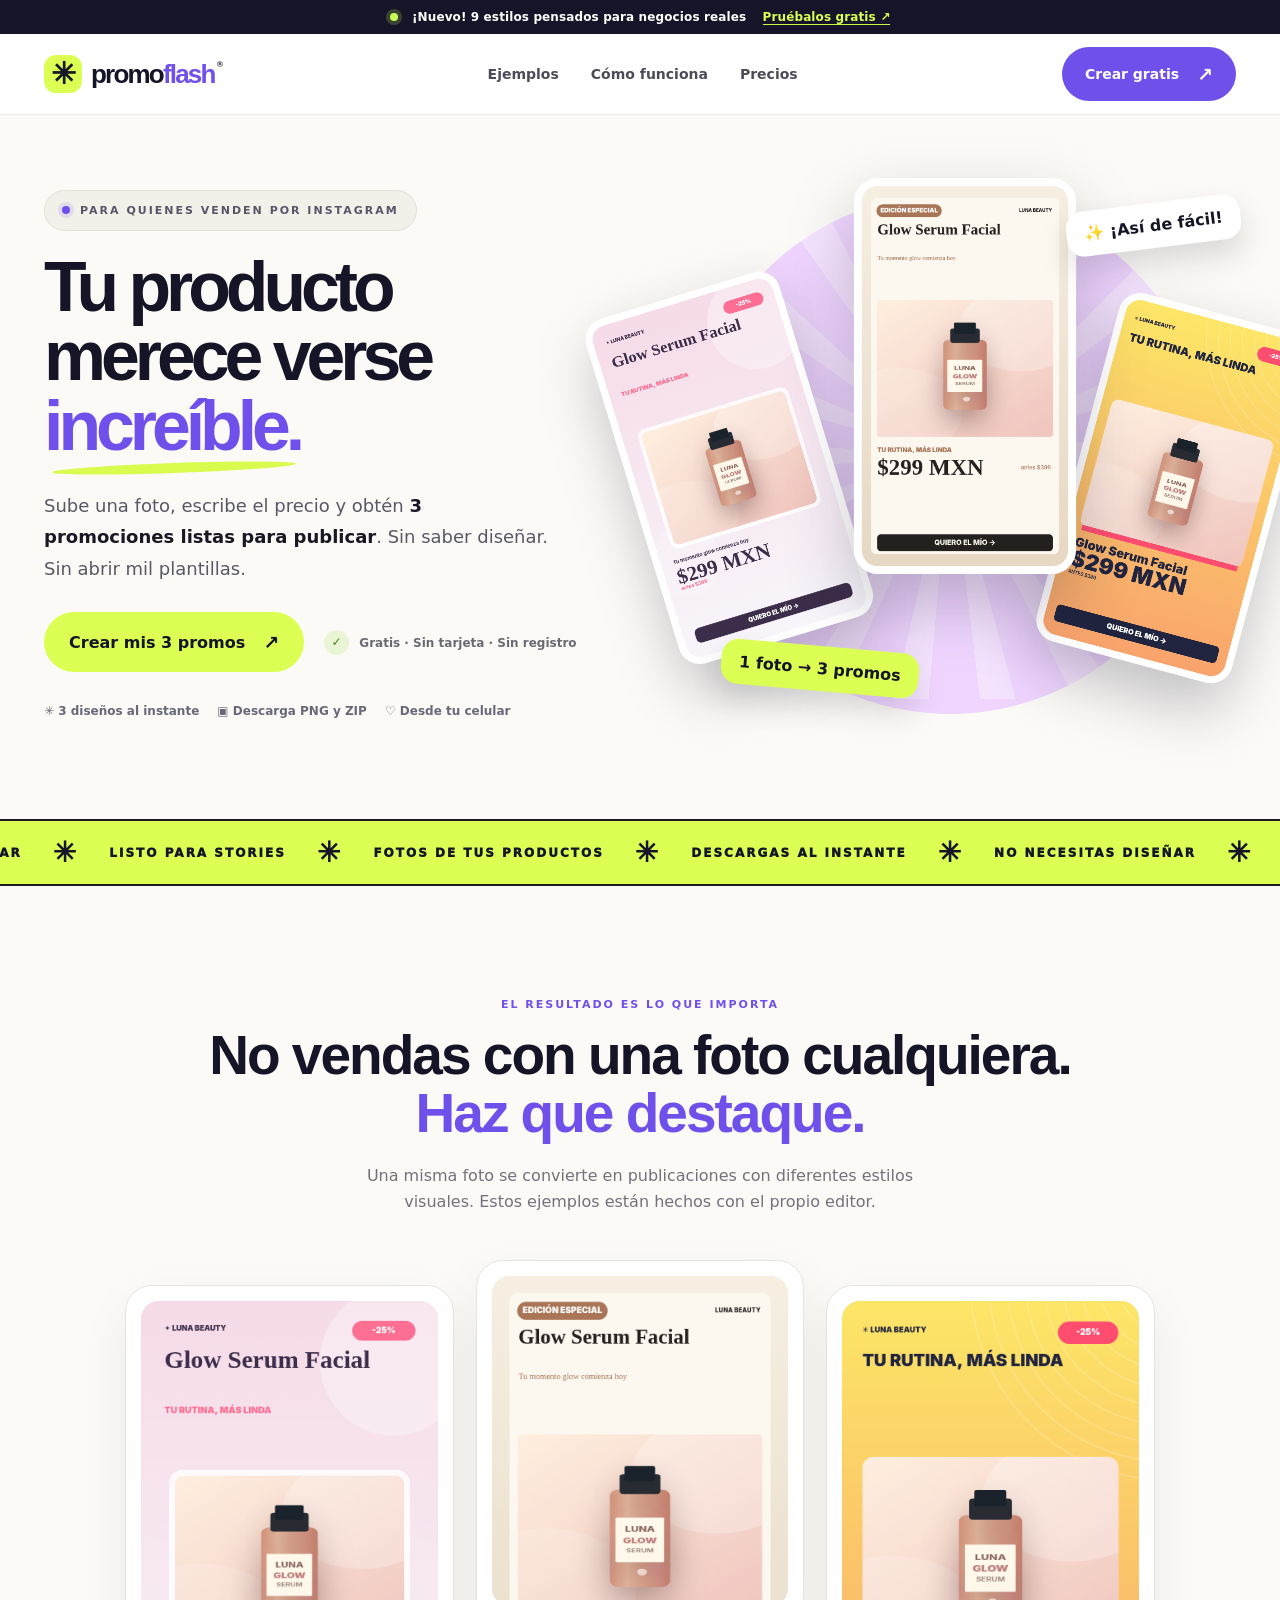
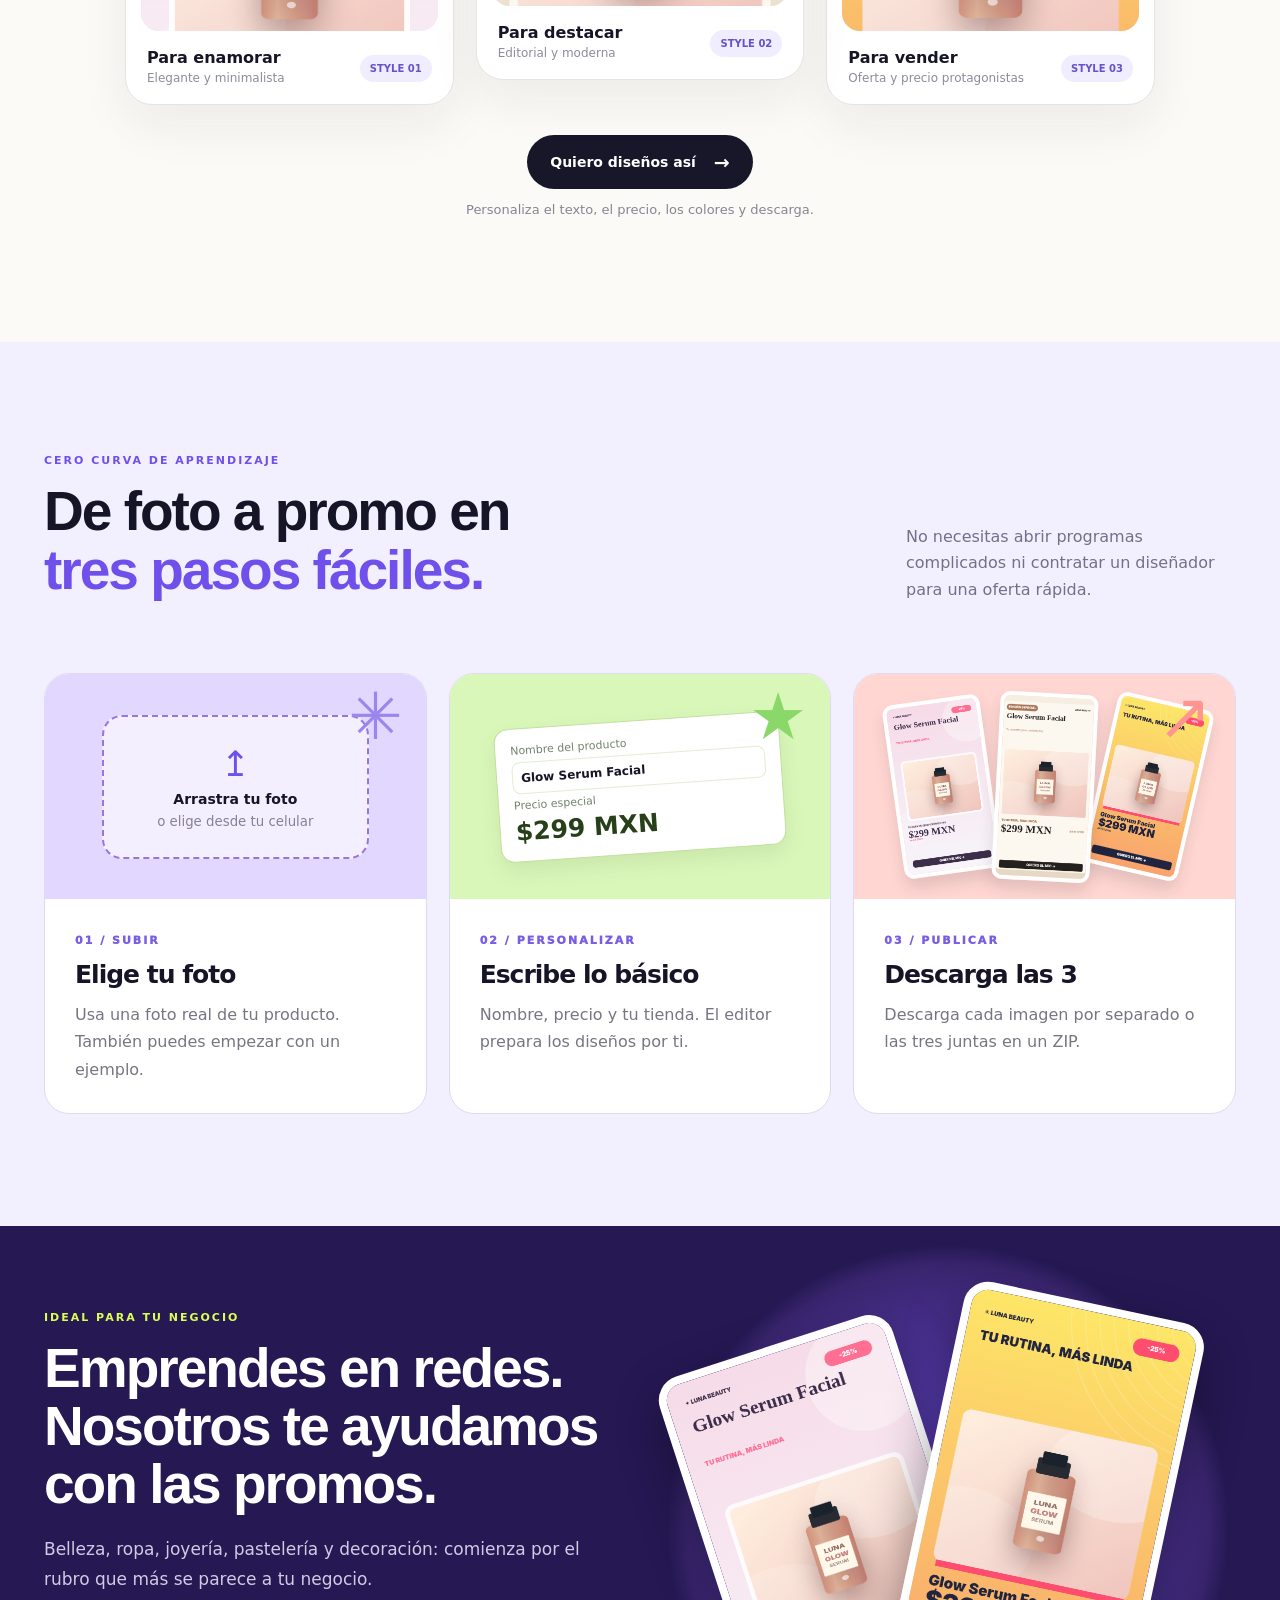
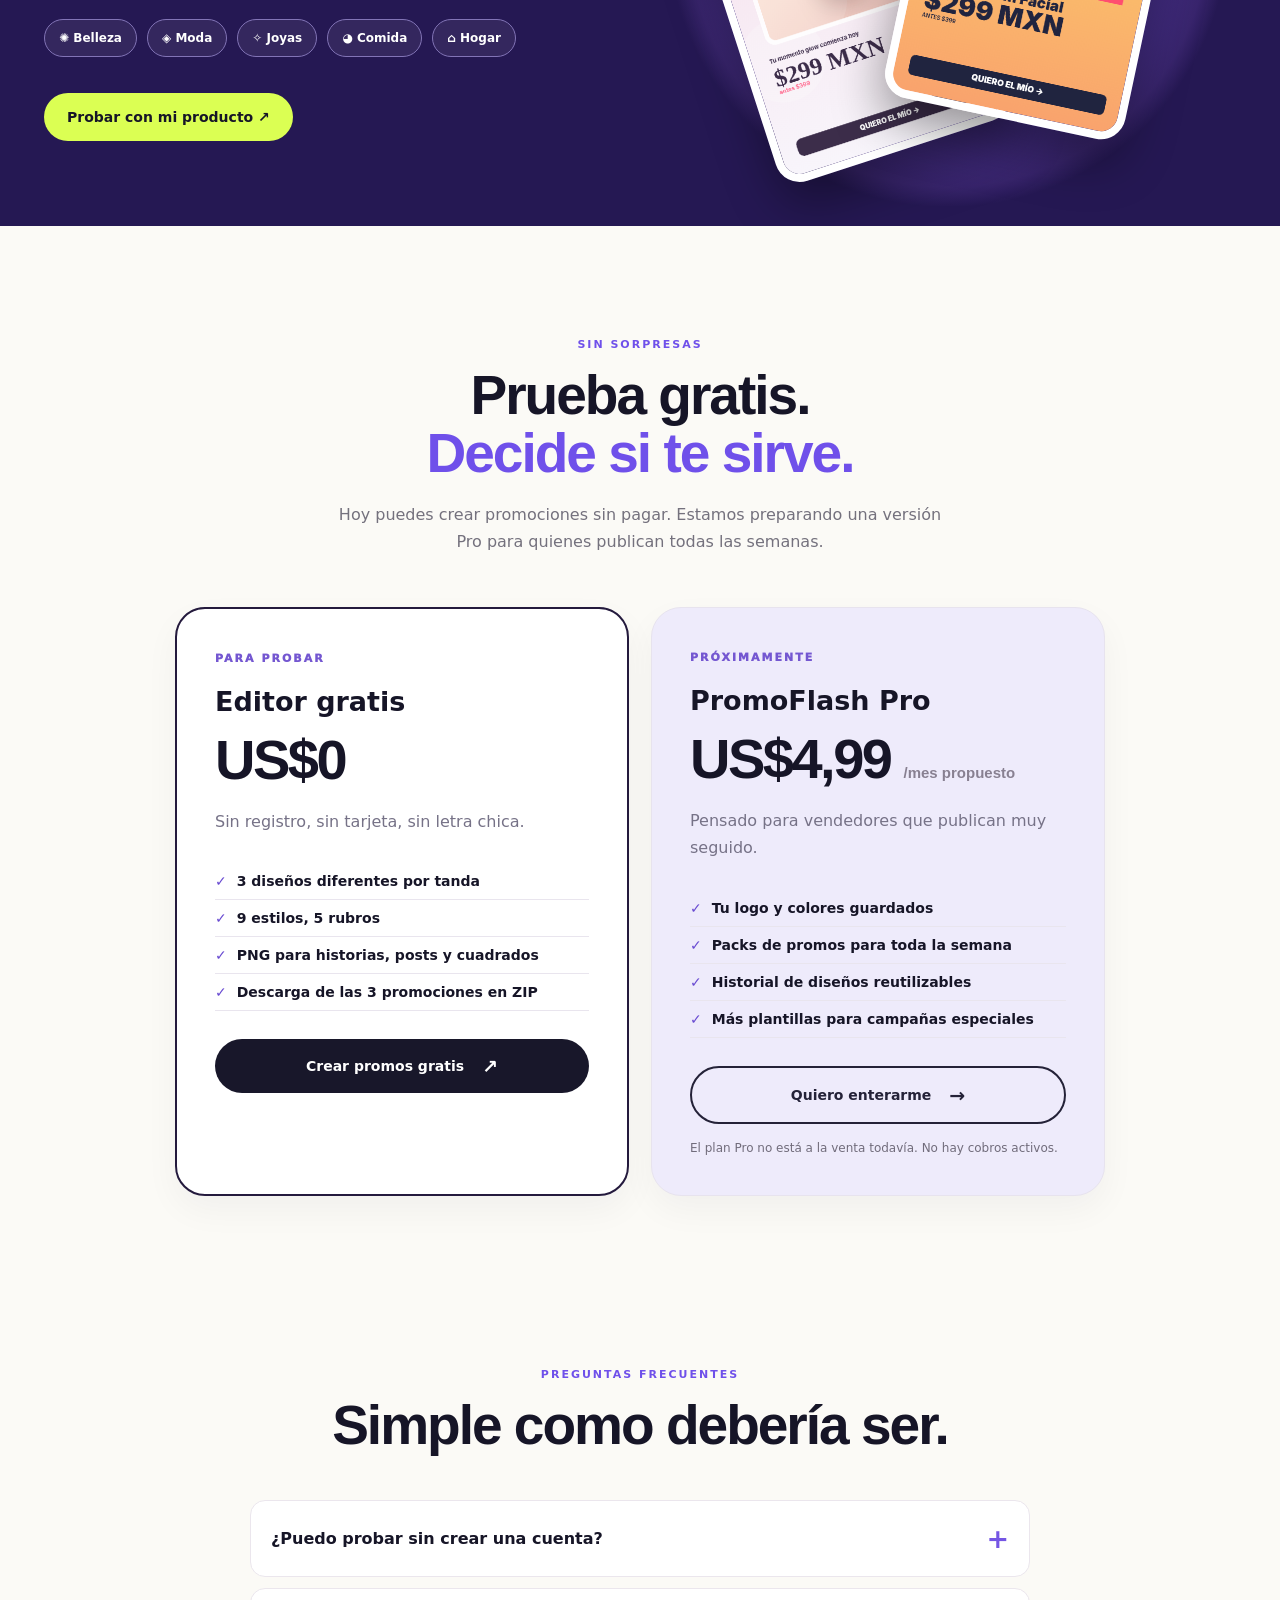
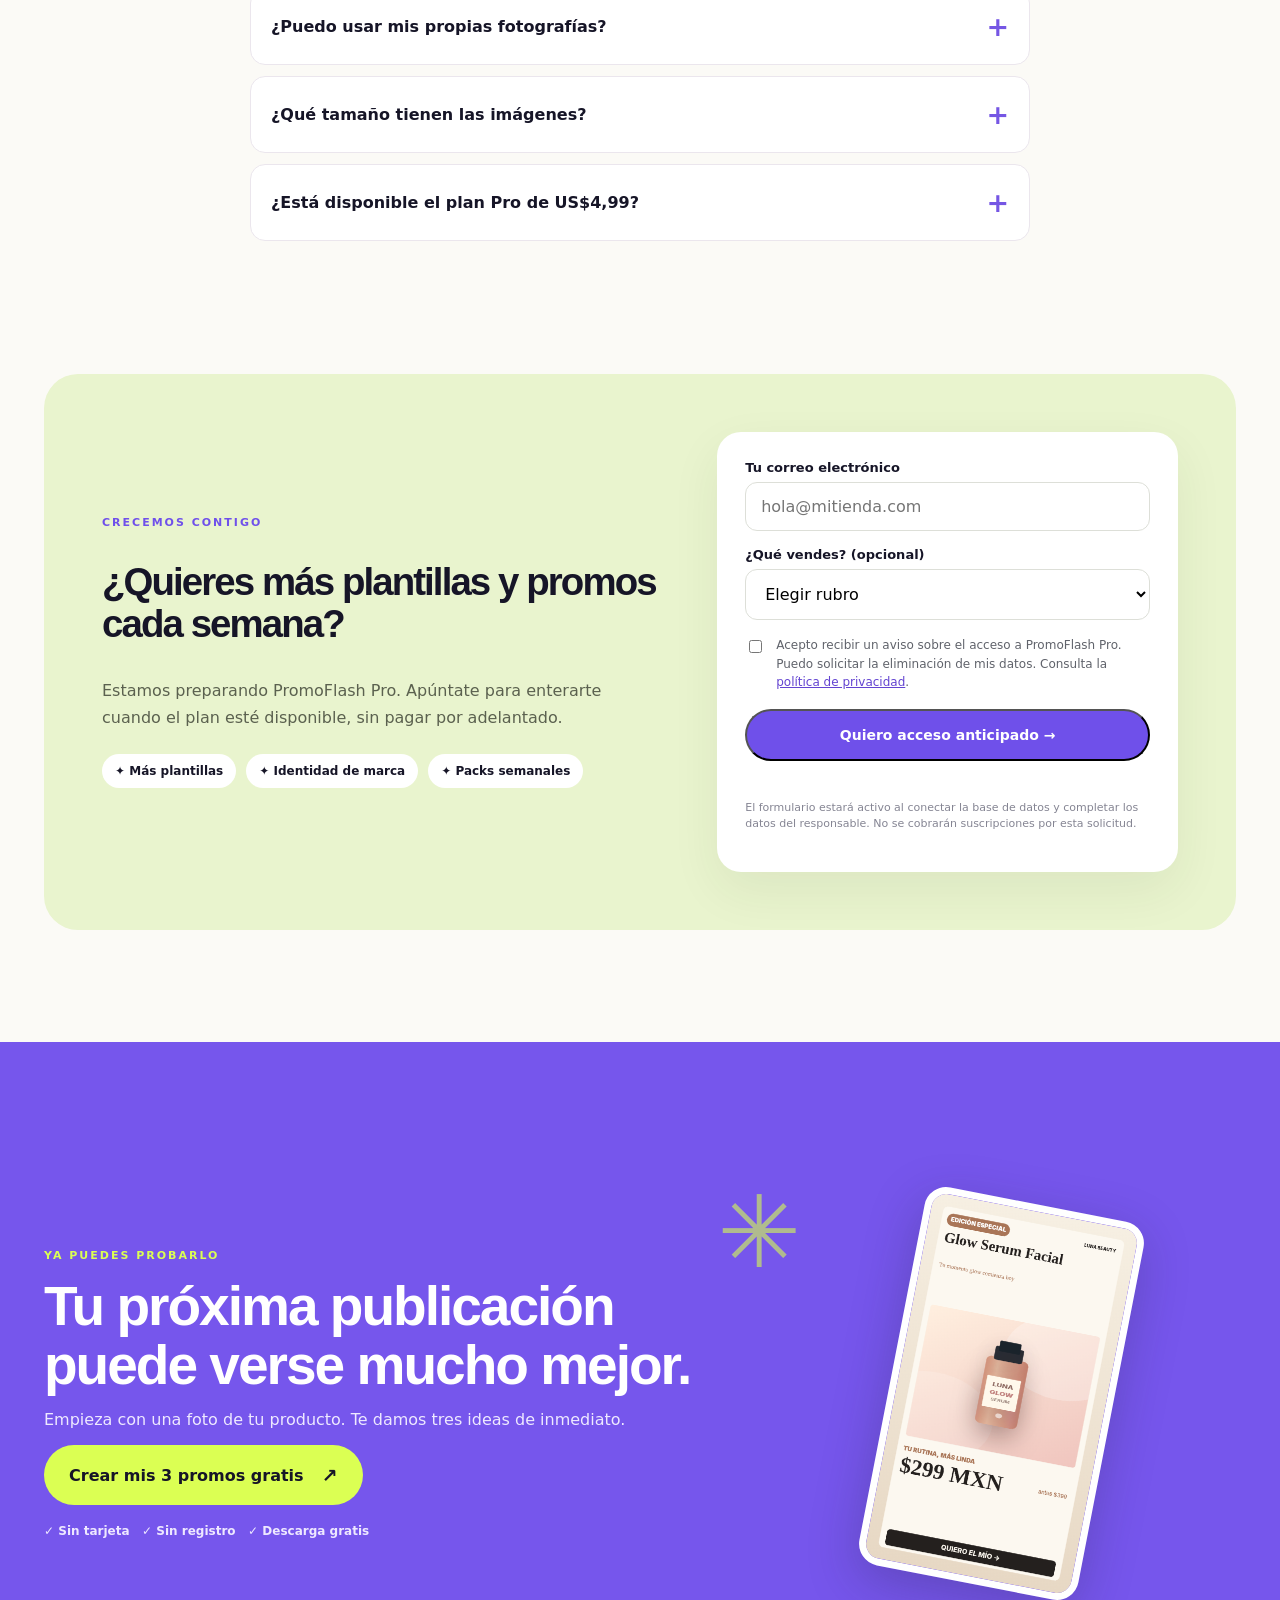
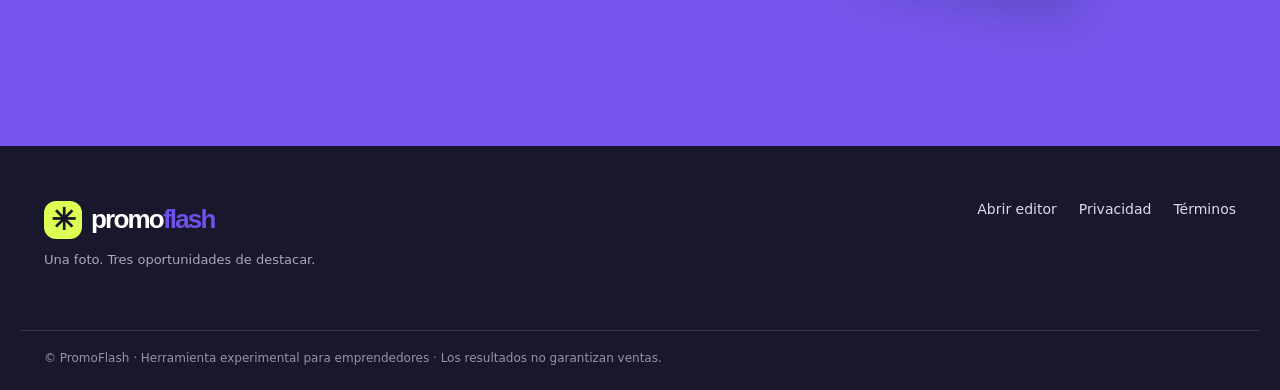
==== index.html @ c2de30bd "Add files via upload" ====
<!doctype html>
<html lang="es">
<head>
<meta charset="utf-8"><meta name="viewport" content="width=device-width, initial-scale=1">
<meta name="theme-color" content="#171629">
<meta name="description" content="Una foto. Tres diseños increíbles para Instagram. Promos listas para publicar sin saber diseñar, sin tarjeta y sin registrarte. Pruébalo gratis.">
<meta property="og:title" content="PromoFlash · De foto normal a promo irresistible">
<meta property="og:description" content="Crea 3 diseños de productos en segundos, sin saber diseñar. Gratis para probar.">
<meta property="og:type" content="website">
<title>PromoFlash — De foto normal a promoción irresistible</title>
<style>
:root{--ink:#161527;--purple:#6f50ea;--lime:#dbff53;--cream:#fbfaf6;--muted:#666574;font-family:'DM Sans',ui-sans-serif,system-ui,Arial,sans-serif;color:var(--ink);background:var(--cream)}*{box-sizing:border-box}html{scroll-behavior:smooth}body{margin:0;overflow-x:hidden}a{text-decoration:none;color:inherit}button,input{font:inherit}a:focus-visible,button:focus-visible{outline:3px solid var(--purple);outline-offset:4px}.container{max-width:1240px;padding:0 24px;margin:auto}.announcement{background:#161429;color:#fff;font-size:12px;letter-spacing:.01em;font-weight:700;text-align:center;padding:10px 16px}.announcement a{color:var(--lime);border-bottom:1px solid #c9f847;margin-left:12px}.pulse,.dot{display:inline-block;width:8px;height:8px;border-radius:100%;background:#c8ff55;box-shadow:0 0 0 4px #c8ff5533;margin-right:10px}.topbar{position:sticky;top:0;z-index:50;background:#ffffffed;border-bottom:1px solid #eae8e5;backdrop-filter:blur(14px)}.nav{height:80px;display:flex;justify-content:space-between;align-items:center;gap:18px}.logo{display:inline-flex;align-items:center;font-family:'Space Grotesk',sans-serif;font-size:26px;font-weight:700;letter-spacing:-1.8px;white-space:nowrap}.logo span:not(.logomark){color:var(--purple)}.logo sup{font-family:'DM Sans';font-size:9px;letter-spacing:0;align-self:flex-start;margin-top:4px;margin-left:2px}.logomark{display:inline-grid;place-items:center;width:38px;height:38px;background:var(--lime);border-radius:12px;margin-right:9px;font-size:30px;line-height:1;color:#171527}.navlinks{display:flex;gap:32px;color:#4c4b58;font-weight:700;font-size:14px}.navlinks a:hover{color:var(--purple)}.btn{display:inline-flex;justify-content:center;align-items:center;gap:18px;border-radius:999px;padding:16px 23px;font-size:14px;font-weight:900;white-space:nowrap;transition:transform .2s,box-shadow .2s}.btn:hover{transform:translateY(-3px);box-shadow:0 12px 28px #17162922}.btn span:last-child{font-size:19px}.btn-primary{background:#6f50ea;color:#fff}.btn-dark{background:#18172a;color:#fff}.btn-lime{background:var(--lime);color:#161527}.btn-outline{border:2px solid #242238;color:#242238}.btn-xl{padding:19px 25px;font-size:16px}.hero{min-height:645px;display:grid;grid-template-columns:52% 48%;gap:0;align-items:center;padding-top:54px;padding-bottom:80px}.hero-copy{position:relative;z-index:2}.eyebrow,.kicker{font-size:11px;font-weight:900;letter-spacing:2px;text-transform:uppercase}.eyebrow{display:inline-flex;align-items:center;background:#f2f1e9;border:1px solid #e3e1d6;padding:13px 17px;border-radius:100px;color:#5b5367;margin-bottom:22px}.eyebrow .dot{background:var(--purple);box-shadow:0 0 0 4px #6f50ea22}.hero h1{font-family:'Space Grotesk',sans-serif;font-size:clamp(54px,5.45vw,84px);line-height:1.00;letter-spacing:-5px;margin:0 0 28px}.brush{color:var(--purple);position:relative;white-space:nowrap}.brush:after{content:'';height:10px;bottom:-8px;left:8px;right:4px;position:absolute;border-radius:50%;transform:rotate(-2deg);background:#d9fb4e;z-index:-1}.hero-lede{font-size:18px;max-width:510px;line-height:1.75;color:#595867}.hero-lede b{color:#191824}.hero-actions{display:flex;align-items:center;gap:20px;flex-wrap:wrap;margin-top:28px}.trust{font-size:12px;font-weight:800;color:#6a6a74}.check{display:inline-grid;place-items:center;width:25px;height:25px;background:#e9f5d5;color:#4a7e22;border-radius:50%;margin-right:6px}.mini-features{display:flex;flex-wrap:wrap;gap:18px;font-size:12px;font-weight:800;color:#686879;margin-top:32px}.hero-display{height:570px;position:relative;display:grid;place-items:center;isolation:isolate}.hero-bg-circle{width:520px;height:520px;border-radius:50%;position:absolute;background:#f0d6ff;transform:rotate(-10deg);z-index:-3}.hero-rays{position:absolute;width:590px;height:490px;background:repeating-conic-gradient(from 5deg at 50% 50%,#fff9 0deg 8deg,transparent 8deg 20deg);clip-path:circle(48%);z-index:-2;opacity:.55}.mockup-stack{width:100%;height:530px;position:relative}.poster{position:absolute;width:202px;height:360px;border:7px solid #fff;border-radius:22px;overflow:hidden;box-shadow:0 27px 60px #25203844;background:#fff;transform-origin:bottom center;transition:transform .3s}.poster img{width:100%;height:100%;object-fit:cover;display:block}.p-left{left:3%;top:91px;transform:rotate(-17deg)}.p-middle{left:35%;top:25px;z-index:3;transform:rotate(0deg) scale(1.1)}.p-right{right:1%;top:113px;transform:rotate(15deg)}.hero-display:hover .p-left{transform:rotate(-22deg) translateX(-12px)}.hero-display:hover .p-right{transform:rotate(20deg) translateX(12px)}.float-tag{position:absolute;z-index:5;padding:13px 18px;background:#fff;border-radius:17px;font-size:16px;font-weight:900;box-shadow:0 15px 30px #22203427;transform:rotate(-7deg)}.float-tag.top{top:34px;right:-5px}.float-tag.bottom{bottom:48px;left:10%;transform:rotate(5deg);background:var(--lime)}.ticker{background:var(--lime);overflow:hidden;border-block:2px solid #1b1a26}.ticker-inner{display:flex;align-items:center;justify-content:center;gap:31px;white-space:nowrap;min-height:63px;font-size:12px;letter-spacing:2px;font-weight:1000}.ticker i{font-size:28px;font-style:normal}.section{padding-top:112px;padding-bottom:112px}.section-head h2,.how h2,.purple-band h2,.final-cta h2{font-family:'Space Grotesk',sans-serif;letter-spacing:-2px;line-height:1.06;font-size:clamp(36px,4.3vw,58px);margin:15px 0 20px}.section-head em,.how h2 em{font-style:normal;color:var(--purple)}.section-head p{color:#74717d;font-size:16px;line-height:1.65;max-width:620px;margin:0 auto}.center{text-align:center}.kicker{color:var(--purple)}.samples-grid{display:grid;grid-template-columns:repeat(3,minmax(0,1fr));gap:22px;margin:70px auto 30px;max-width:1030px}.sample{border:1px solid #e7e4e0;background:#fff;padding:15px;border-radius:27px;box-shadow:0 20px 50px #1c1b2911}.sample.raised{transform:translateY(-25px)}.sample-img{height:330px;border-radius:18px;overflow:hidden;display:grid;place-items:center}.sample-a{background:#fbe5f5}.sample-b{background:#dde6ff}.sample-c{background:#e5efff}.sample-img img{height:100%;width:auto;max-width:100%;object-fit:contain}.sample-desc{display:flex;justify-content:space-between;align-items:center;padding:17px 6px 4px;gap:10px}.sample-desc b,.sample-desc span{display:block}.sample-desc b{font-size:16px}.sample-desc span{font-size:12px;color:#8d8b9d;margin-top:4px}.sample-tag{border-radius:20px;background:#f0edff;padding:8px 10px;color:#6553ca!important;font-weight:900;font-size:10px!important}.under-samples{margin-top:18px}.under-samples p{color:#878594;font-size:13px}.how{background:#f2efff}.how-head{display:flex;align-items:end;justify-content:space-between;gap:25px}.how-head p{max-width:330px;color:#727188;line-height:1.65}.steps{display:grid;grid-template-columns:repeat(3,1fr);gap:22px;margin-top:54px}.step{background:#fff;border:1px solid #dedaf0;border-radius:25px;overflow:hidden}.step-visual{height:225px;position:relative;display:grid;place-items:center;overflow:hidden}.step-one{background:#e2d7ff}.step-two{background:#d9f7b9}.step-three{background:#ffd6d2}.stepdecor{position:absolute;top:10px;right:23px;font-size:65px;line-height:1;color:#9b86ed}.step-two .stepdecor{color:#8bd86a}.step-three .stepdecor{color:#ff958e}.fake-upload{width:70%;height:144px;border:2px dashed #9976de;border-radius:20px;background:#fff9;display:grid;place-content:center;gap:7px;text-align:center}.fake-upload span{font-size:35px;color:var(--purple)}.fake-upload b{font-size:14px}.fake-upload small{color:#878097}.fake-form{width:75%;border:1px solid #c4df9d;background:#fff;border-radius:14px;box-shadow:0 9px 20px #33492217;padding:15px;display:grid;gap:5px;transform:rotate(-4deg)}.fake-form small{font-size:11px;color:#73856b}.fake-form b{border:1px solid #e2eed1;border-radius:8px;padding:8px;font-size:12px}.fake-form strong{font-size:25px;color:#27401a}.mini-gallery{display:flex;align-items:center;gap:5px}.mini-gallery img{height:175px;width:98px;object-fit:cover;box-shadow:0 9px 15px #2222;border:4px solid #fff;border-radius:10px;transform:rotate(-8deg)}.mini-gallery img:nth-child(2){height:188px;transform:rotate(3deg);z-index:1}.mini-gallery img:nth-child(3){transform:rotate(13deg)}.step-body{padding:30px}.number{font-size:11px;color:#795de3;letter-spacing:2px;font-weight:1000}.step h3{font-size:25px;letter-spacing:-1px;margin:12px 0}.step p{color:#787583;line-height:1.7;margin:0}.purple-band{background:#251853;color:white;overflow:hidden}.band-content{min-height:600px;display:grid;grid-template-columns:1fr 1fr;align-items:center;gap:40px}.purple-band h2{max-width:560px}.purple-band p{font-size:17px;line-height:1.8;color:#d1cae4;max-width:540px}.kicker.white{color:var(--lime)}.categories{display:flex;flex-wrap:wrap;gap:10px;margin:24px 0 36px}.categories span{border:1px solid #8274b6;background:#fff1;padding:11px 14px;border-radius:100px;font-size:12px;font-weight:800}.band-art{height:560px;position:relative;display:grid;place-items:center;background:radial-gradient(circle,#7753f5,#39256e 65%,transparent 70%)}.band-card{position:absolute;width:245px;height:425px;overflow:hidden;border:8px solid #fff;border-radius:25px;box-shadow:0 22px 50px #0006}.band-card img{height:100%;width:100%;object-fit:cover}.band-back{left:9%;top:90px;transform:rotate(-18deg)}.band-front{right:12%;top:52px;transform:rotate(12deg)}.price-grid{display:grid;grid-template-columns:1fr 1fr;gap:22px;max-width:930px;margin:52px auto 0}.price-card{padding:38px;border-radius:30px;border:1px solid #e7e3ee;background:#fff;box-shadow:0 14px 35px #1716290b}.price-card.current{border:2px solid #241a3d}.price-card.coming{background:#eeebfb}.plan-name{font-size:11px;letter-spacing:2px;font-weight:1000;color:#7457d1}.price-card h3{font-size:27px;margin:20px 0 10px}.price-value{font-family:'Space Grotesk',sans-serif;font-size:56px;font-weight:700;letter-spacing:-2.5px}.price-value small{font-size:15px;color:#888091;letter-spacing:0}.price-card p{color:#767287;line-height:1.7}.price-card ul{list-style:none;margin:28px 0;padding:0}.price-card li{padding:10px 0;border-bottom:1px solid #e9e5ee;font-size:14px;font-weight:700}.price-card li:before{content:'✓';color:#684ad1;margin-right:10px}.price-card .btn{width:100%}.disclaimer{font-size:12px;color:#716c7b;line-height:1.5;margin-top:15px}.faq{padding-top:60px}.faq-list{max-width:780px;margin:46px auto 0}.faq details{background:#fff;border:1px solid #ebe6ed;border-radius:15px;padding:0 20px;margin:11px 0}.faq summary{cursor:pointer;list-style:none;display:flex;align-items:center;justify-content:space-between;gap:18px;font-weight:800;padding:22px 0}.faq summary::-webkit-details-marker{display:none}.faq summary span{font-size:27px;color:#7556e4}.faq details p{color:#767388;font-size:14px;line-height:1.8;margin:0 0 22px}.final-cta{background:#7656ec;color:#fff;overflow:hidden}.final-inner{display:grid;grid-template-columns:1fr .65fr;min-height:480px;align-items:center;position:relative}.final-cta h2{margin:15px 0}.final-cta p{color:#eee9ff;font-size:16px}.final-note{font-size:12px;margin-top:19px;color:#eee8ff;font-weight:800}.final-art{height:400px;position:relative;display:grid;place-items:center}.final-art img{height:385px;border:7px solid white;border-radius:22px;transform:rotate(11deg);box-shadow:0 15px 50px #27204444}.final-spark{position:absolute;right:37%;top:20px;font-size:100px;color:#d8ff51;opacity:.6}.footer{background:#18172c;color:#fff;padding:55px 0 25px}.footer-inner{display:flex;justify-content:space-between;gap:30px}.footer-inner p{color:#aaa8b7;font-size:13px}.footer-inner>div:last-child{display:flex;gap:22px;align-items:start;color:#dedbe9;font-size:14px}.foot-end{margin-top:50px;padding-top:20px;border-top:1px solid #39364b;color:#9792a7;font-size:12px}
@media(max-width:1100px){.navlinks{gap:14px}.hero h1{font-size:65px}.poster{width:170px;height:310px}.mockup-stack{height:470px}.hero-display{height:490px}.p-left{left:0}.p-middle{left:31%}.p-right{right:0}.sample-img{height:280px}}
@media(max-width:800px){.navlinks{display:none}.container{padding-inline:20px}.hero{grid-template-columns:1fr;padding-top:46px;padding-bottom:30px;min-height:unset}.hero h1{font-size:clamp(46px,10vw,76px)}.hero-display{height:460px}.hero-bg-circle{width:420px;height:420px}.mockup-stack{height:440px;max-width:530px}.poster{width:160px;height:290px}.p-left{left:6%;top:100px}.p-middle{left:34%;top:40px}.p-right{right:5%;top:112px}.float-tag.top{top:30px;right:5%}.float-tag.bottom{bottom:36px;left:14%}.ticker-inner{justify-content:flex-start;width:max-content}.section{padding-top:80px;padding-bottom:80px}.samples-grid{gap:10px}.sample{padding:9px;border-radius:17px}.sample-img{height:245px}.sample-desc{padding:12px 4px 2px}.sample-tag{display:none}.how-head{display:block}.steps{gap:12px}.step-visual{height:170px}.step-body{padding:19px}.step h3{font-size:21px}.band-content{grid-template-columns:1fr;gap:0;padding-top:70px}.band-art{height:420px}.band-card{width:190px;height:330px}.band-back{left:23%;top:55px}.band-front{right:21%;top:45px}.price-grid{max-width:740px}.final-inner{grid-template-columns:1fr .5fr}}
@media(max-width:600px){.announcement{font-size:10px}.announcement a{margin-left:5px}.nav{height:70px}.logo{font-size:21px}.logomark{width:33px;height:33px;font-size:25px}.navcta{font-size:12px;padding:13px 15px}.eyebrow{font-size:10px;letter-spacing:1px;padding:10px 13px}.hero h1{font-size:clamp(48px,12vw,66px);letter-spacing:-3.4px}.hero-lede{font-size:16px;line-height:1.65}.hero-actions{gap:16px;align-items:flex-start}.hero-actions .btn{width:100%;justify-content:space-between}.mini-features{gap:8px;font-size:11px}.mini-features span{padding:5px}.hero-display{height:365px}.hero-bg-circle{width:335px;height:335px}.hero-rays{width:360px;height:360px}.mockup-stack{height:355px}.poster{width:126px;height:236px;border-width:5px;border-radius:15px}.p-left{left:4%;top:73px}.p-middle{left:35%;top:30px}.p-right{right:4%;top:80px}.float-tag{font-size:12px;padding:9px 12px;border-radius:10px}.float-tag.top{top:25px;right:1%}.float-tag.bottom{bottom:24px;left:10%}.ticker-inner{min-height:49px;font-size:9px;gap:18px}.ticker i{font-size:21px}.section-head h2,.how h2,.purple-band h2,.final-cta h2{font-size:39px;letter-spacing:-1.7px}.samples-grid{grid-template-columns:repeat(3,minmax(0,1fr));gap:6px;margin-top:40px}.sample{padding:5px;border-radius:11px}.sample.raised{transform:translateY(-10px)}.sample-img{height:180px;border-radius:8px}.sample-desc{display:none}.under-samples{margin-top:20px}.steps{grid-template-columns:1fr;gap:15px;margin-top:35px}.step{display:grid;grid-template-columns:40% 60%;border-radius:18px}.step-visual{height:180px}.step-body{padding:20px 15px}.step h3{font-size:22px;margin:8px 0}.step p{font-size:13px;line-height:1.5}.fake-upload{width:89%;height:110px}.fake-upload b{font-size:11px}.fake-upload small{font-size:10px}.fake-form{width:90%;padding:9px}.mini-gallery img{width:40px;height:125px}.mini-gallery img:nth-child(2){height:130px}.stepdecor{font-size:43px}.band-content{padding-top:70px}.band-art{height:380px}.band-back{left:14%}.band-front{right:12%}.price-grid{grid-template-columns:1fr}.price-card{padding:26px}.faq summary{font-size:14px}.final-inner{grid-template-columns:1fr}.final-art{height:280px}.final-art img{height:260px}.footer-inner{display:block}.footer-inner>div:last-child{margin-top:28px;flex-wrap:wrap}.foot-end{line-height:1.7}}
@media(prefers-reduced-motion:reduce){html{scroll-behavior:auto}.btn,.poster{transition:none}}

.lead-section{padding-top:10px}.lead-shell{display:grid;grid-template-columns:1.1fr .9fr;gap:52px;align-items:center;background:#e9f4ce;border-radius:34px;padding:58px}.lead-copy h2{font-family:'Space Grotesk',sans-serif;font-size:clamp(35px,3vw,49px);letter-spacing:-1.9px;line-height:1.1}.lead-copy p{font-size:16px;line-height:1.7;color:#5b614f}.lead-benefits{display:flex;gap:10px;flex-wrap:wrap;margin-top:22px}.lead-benefits span{background:#fff;border-radius:99px;font-size:12px;font-weight:900;padding:10px 13px}.lead-form{background:#fff;border-radius:24px;padding:28px;box-shadow:0 18px 50px #2b3c1c12}.lead-form .field{margin-bottom:16px}.lead-form label{display:block;font-size:13px;font-weight:800;margin-bottom:7px}.lead-form input[type=email],.lead-form select{width:100%;padding:14px 15px;border:1px solid #dddfd8;border-radius:12px;background:#fff;font:inherit}.lead-form .consent{display:flex;gap:11px;align-items:flex-start;font-weight:500;font-size:12px;color:#60636b;line-height:1.55;margin:13px 0 17px}.lead-form .consent input{flex:none;margin-top:4px;accent-color:#6f50ea}.lead-form .consent a{color:#6344d1;text-decoration:underline}.lead-form button{width:100%}.lead-status{font-size:13px;line-height:1.5;color:#583da7;min-height:1em}.lead-note{font-size:11px;color:#858593;line-height:1.5}.trap{position:absolute;left:-99999px;opacity:0}@media(max-width:800px){.lead-shell{grid-template-columns:1fr;padding:32px;gap:15px}}@media(max-width:600px){.lead-shell{padding:25px;border-radius:20px}.lead-form{padding:22px;border-radius:17px}}
</style>
</head>
<body>
<div class="announcement"><span class="pulse"></span> ¡Nuevo! 9 estilos pensados para negocios reales <a href="editor.html" data-event="banner_demo">Pruébalos gratis <span aria-hidden="true">↗</span></a></div>
<header class="topbar"><nav class="container nav" aria-label="Navegación principal"><a href="./" class="logo" aria-label="PromoFlash inicio"><span class="logomark">✳</span> promo<span>flash</span><sup>®</sup></a><div class="navlinks"><a href="#resultados">Ejemplos</a><a href="#como-funciona">Cómo funciona</a><a href="#precios">Precios</a></div><a class="btn btn-primary navcta" href="editor.html" data-event="nav_demo">Crear gratis <span>↗</span></a></nav></header>
<main>
<section class="hero container">
<div class="hero-copy"><div class="eyebrow"><span class="dot"></span> PARA QUIENES VENDEN POR INSTAGRAM</div><h1>Tu producto<br>merece verse <span class="brush">increíble.</span></h1><p class="hero-lede">Sube una foto, escribe el precio y obtén <b>3 promociones listas para publicar</b>. Sin saber diseñar. Sin abrir mil plantillas.</p>
<div class="hero-actions"><a class="btn btn-lime btn-xl" href="editor.html" data-event="hero_demo">Crear mis 3 promos <span>↗</span></a><span class="trust"><span class="check">✓</span> Gratis · Sin tarjeta · Sin registro</span></div>
<div class="mini-features"><span>✳ 3 diseños al instante</span><span>▣ Descarga PNG y ZIP</span><span>♡ Desde tu celular</span></div>
</div>
<div class="hero-display" aria-label="Tres ejemplos auténticos generados por PromoFlash"><div class="hero-bg-circle"></div><div class="hero-rays"></div><div class="float-tag top">✨ ¡Así de fácil!</div><div class="mockup-stack"><div class="poster p-left"><img data-demo="1" alt="Diseño de muestra de PromoFlash en tonos pastel" width="360" height="640"></div><div class="poster p-middle"><img data-demo="2" alt="Diseño de muestra editorial generado con PromoFlash" width="360" height="640"></div><div class="poster p-right"><img data-demo="3" alt="Diseño de muestra de oferta creado con PromoFlash" width="360" height="640"></div></div><div class="float-tag bottom">1 foto <strong>→ 3 promos</strong></div></div>
</section>
<div class="ticker" aria-label="Beneficios"><div class="ticker-inner"><span>NO NECESITAS DISEÑAR</span><i>✳</i><span>LISTO PARA STORIES</span><i>✳</i><span>FOTOS DE TUS PRODUCTOS</span><i>✳</i><span>DESCARGAS AL INSTANTE</span><i>✳</i><span>NO NECESITAS DISEÑAR</span><i>✳</i><span>LISTO PARA STORIES</span></div></div>
<section id="resultados" class="samples section container"><div class="section-head center"><div class="kicker">EL RESULTADO ES LO QUE IMPORTA</div><h2>No vendas con una foto cualquiera.<br><em>Haz que destaque.</em></h2><p>Una misma foto se convierte en publicaciones con diferentes estilos visuales. Estos ejemplos están hechos con el propio editor.</p></div>
<div class="samples-grid"><article class="sample"><div class="sample-img sample-a"><img data-demo="1" alt="Ejemplo de promoción estética en tonos pastel" loading="lazy" width="360" height="640"></div><div class="sample-desc"><div><b>Para enamorar</b><span>Elegante y minimalista</span></div><span class="sample-tag">STYLE 01</span></div></article><article class="sample raised"><div class="sample-img sample-b"><img data-demo="2" alt="Ejemplo de promoción editorial" loading="lazy" width="360" height="640"></div><div class="sample-desc"><div><b>Para destacar</b><span>Editorial y moderna</span></div><span class="sample-tag">STYLE 02</span></div></article><article class="sample"><div class="sample-img sample-c"><img data-demo="3" alt="Ejemplo de promoción comercial con precio" loading="lazy" width="360" height="640"></div><div class="sample-desc"><div><b>Para vender</b><span>Oferta y precio protagonistas</span></div><span class="sample-tag">STYLE 03</span></div></article></div>
<div class="center under-samples"><a class="btn btn-dark" href="editor.html" data-event="samples_demo">Quiero diseños así <span>→</span></a><p>Personaliza el texto, el precio, los colores y descarga.</p></div></section>
<section class="how section" id="como-funciona"><div class="container"><div class="how-head"><div><div class="kicker">CERO CURVA DE APRENDIZAJE</div><h2>De foto a promo en<br><em>tres pasos fáciles.</em></h2></div><p>No necesitas abrir programas complicados ni contratar un diseñador para una oferta rápida.</p></div><div class="steps"><article class="step"><div class="step-visual step-one"><div class="fake-upload"><span>↥</span><b>Arrastra tu foto</b><small>o elige desde tu celular</small></div><span class="stepdecor">✳</span></div><div class="step-body"><span class="number">01 / SUBIR</span><h3>Elige tu foto</h3><p>Usa una foto real de tu producto. También puedes empezar con un ejemplo.</p></div></article><article class="step"><div class="step-visual step-two"><div class="fake-form"><small>Nombre del producto</small><b>Glow Serum Facial</b><small>Precio especial</small><strong>$299 MXN</strong></div><span class="stepdecor">★</span></div><div class="step-body"><span class="number">02 / PERSONALIZAR</span><h3>Escribe lo básico</h3><p>Nombre, precio y tu tienda. El editor prepara los diseños por ti.</p></div></article><article class="step"><div class="step-visual step-three"><div class="mini-gallery"><img data-demo="1" alt="Diseño uno" loading="lazy"><img data-demo="2" alt="Diseño dos" loading="lazy"><img data-demo="3" alt="Diseño tres" loading="lazy"></div><span class="stepdecor">↗</span></div><div class="step-body"><span class="number">03 / PUBLICAR</span><h3>Descarga las 3</h3><p>Descarga cada imagen por separado o las tres juntas en un ZIP.</p></div></article></div></div></section>
<section class="purple-band"><div class="container band-content"><div><div class="kicker white">IDEAL PARA TU NEGOCIO</div><h2>Emprendes en redes.<br>Nosotros te ayudamos con las promos.</h2><p>Belleza, ropa, joyería, pastelería y decoración: comienza por el rubro que más se parece a tu negocio.</p><div class="categories"><span>✺ Belleza</span><span>◈ Moda</span><span>✧ Joyas</span><span>◕ Comida</span><span>⌂ Hogar</span></div><a class="btn btn-lime" href="editor.html" data-event="categories_demo">Probar con mi producto ↗</a></div><div class="band-art"><div class="band-card band-back"><img data-demo="1" alt="Promoción generada con PromoFlash"></div><div class="band-card band-front"><img data-demo="3" alt="Promoción generada con PromoFlash"></div></div></div></section>
<section class="section pricing container" id="precios"><div class="section-head center"><div class="kicker">SIN SORPRESAS</div><h2>Prueba gratis.<br><em>Decide si te sirve.</em></h2><p>Hoy puedes crear promociones sin pagar. Estamos preparando una versión Pro para quienes publican todas las semanas.</p></div><div class="price-grid"><article class="price-card current"><span class="plan-name">PARA PROBAR</span><h3>Editor gratis</h3><div class="price-value">US$0</div><p>Sin registro, sin tarjeta, sin letra chica.</p><ul><li>3 diseños diferentes por tanda</li><li>9 estilos, 5 rubros</li><li>PNG para historias, posts y cuadrados</li><li>Descarga de las 3 promociones en ZIP</li></ul><a class="btn btn-dark" href="editor.html" data-event="pricing_demo">Crear promos gratis <span>↗</span></a></article><article class="price-card coming"><span class="plan-name">PRÓXIMAMENTE</span><h3>PromoFlash Pro</h3><div class="price-value">US$4,99 <small>/mes propuesto</small></div><p>Pensado para vendedores que publican muy seguido.</p><ul><li>Tu logo y colores guardados</li><li>Packs de promos para toda la semana</li><li>Historial de diseños reutilizables</li><li>Más plantillas para campañas especiales</li></ul><a class="btn btn-outline" href="#acceso" data-event="pricing_waitlist">Quiero enterarme <span>→</span></a><div class="disclaimer">El plan Pro no está a la venta todavía. No hay cobros activos.</div></article></div></section>
<section class="faq section container"><div class="section-head center"><div class="kicker">PREGUNTAS FRECUENTES</div><h2>Simple como debería ser.</h2></div><div class="faq-list"><details><summary>¿Puedo probar sin crear una cuenta?<span>+</span></summary><p>Sí. El editor gratuito funciona directamente en tu navegador y no requiere registrarte.</p></details><details><summary>¿Puedo usar mis propias fotografías?<span>+</span></summary><p>Sí. Sube una foto JPG, PNG o WebP. Se procesa en tu dispositivo; no se envía a nuestros servidores para crear el diseño.</p></details><details><summary>¿Qué tamaño tienen las imágenes?<span>+</span></summary><p>Historia de 1080×1920, publicación vertical de 1080×1350 y cuadrado de 1080×1080 píxeles.</p></details><details><summary>¿Está disponible el plan Pro de US$4,99?<span>+</span></summary><p>Todavía no. Estamos validando el producto gratuito y aceptaremos interesados cuando se habilite el registro seguro.</p></details></div></section>
<section class="lead-section section container" id="acceso"><div class="lead-shell"><div class="lead-copy"><div class="kicker">CRECEMOS CONTIGO</div><h2>¿Quieres más plantillas y promos cada semana?</h2><p>Estamos preparando PromoFlash Pro. Apúntate para enterarte cuando el plan esté disponible, sin pagar por adelantado.</p><div class="lead-benefits"><span>✦ Más plantillas</span><span>✦ Identidad de marca</span><span>✦ Packs semanales</span></div></div><form id="leadForm" class="lead-form" novalidate><div class="field"><label for="email">Tu correo electrónico</label><input id="email" type="email" name="email" required autocomplete="email" maxlength="254" placeholder="hola@mitienda.com"></div><div class="field"><label for="business">¿Qué vendes? (opcional)</label><select id="business" name="business"><option value="">Elegir rubro</option><option value="Belleza">Belleza</option><option value="Moda">Moda</option><option value="Joyería">Joyería</option><option value="Comida">Comida</option><option value="Hogar">Hogar</option><option value="Otro">Otro</option></select></div><div class="trap" aria-hidden="true"><label for="website">No completar</label><input id="website" type="text" name="website" autocomplete="off" tabindex="-1"></div><label class="consent"><input id="privacyConsent" type="checkbox" required> <span>Acepto recibir un aviso sobre el acceso a PromoFlash Pro. Puedo solicitar la eliminación de mis datos. Consulta la <a href="privacidad.html">política de privacidad</a>.</span></label><button id="leadButton" class="btn btn-primary" type="submit">Quiero acceso anticipado →</button><p id="leadStatus" class="lead-status" role="status" aria-live="polite"></p><p class="lead-note">El formulario estará activo al conectar la base de datos y completar los datos del responsable. No se cobrarán suscripciones por esta solicitud.</p></form></div></section>
<section id="probar" class="final-cta section"><div class="container final-inner"><div class="final-spark">✳</div><div><div class="kicker white">YA PUEDES PROBARLO</div><h2>Tu próxima publicación<br>puede verse mucho mejor.</h2><p>Empieza con una foto de tu producto. Te damos tres ideas de inmediato.</p><a class="btn btn-lime btn-xl" href="editor.html" data-event="final_demo">Crear mis 3 promos gratis <span>↗</span></a><div class="final-note">✓ Sin tarjeta &nbsp; ✓ Sin registro &nbsp; ✓ Descarga gratis</div></div><div class="final-art"><img data-demo="2" alt="Ejemplo de promoción hecha con PromoFlash"></div></div></section>
</main>
<footer class="footer"><div class="container footer-inner"><div><a href="./" class="logo"><span class="logomark">✳</span> promo<span>flash</span></a><p>Una foto. Tres oportunidades de destacar.</p></div><div><a href="editor.html">Abrir editor</a><a href="privacidad.html">Privacidad</a><a href="terminos.html">Términos</a></div></div><div class="container foot-end">© PromoFlash · Herramienta experimental para emprendedores · Los resultados no garantizan ventas.</div></footer>
<script src="config.js"></script><script>window.PROMOFLASH_DEMOS=["[data-uri]","[data-uri]","[data-uri]"];</script><script>(()=>{
const cfg=window.PROMOFLASH_CONFIG||{},p=new URLSearchParams(location.search);
const allowed=['utm_source','utm_medium','utm_campaign','utm_content','utm_term'];
const carry=new URLSearchParams();for(const name of allowed){const val=p.get(name);if(val)carry.set(name,val.slice(0,100));}
for(const a of document.querySelectorAll('a[href="editor.html"]'))a.href='editor.html'+(carry.toString()?'?'+carry:'');
const embeds=window.PROMOFLASH_DEMOS||[];
for(const img of document.querySelectorAll('img[data-demo]')){const i=Number(img.dataset.demo)-1;if(embeds[i])img.src=embeds[i];}
function event(name,props={}){try{if(typeof window.plausible==='function')window.plausible(name,{props});if(typeof window.gtag==='function')window.gtag('event',name,props);if(typeof window.fbq==='function')window.fbq('trackCustom',name,props);}catch(e){}}
for(const a of document.querySelectorAll('a[data-event]'))a.addEventListener('click',()=>event(a.dataset.event,{utm_campaign:carry.get('utm_campaign')||''}));
// Marketing tags are loaded only after an affirmative analytics choice.
function startAnalytics(){if(cfg.ga4MeasurementId){const s=document.createElement('script');s.async=true;s.src='https://www.googletagmanager.com/gtag/js?id='+encodeURIComponent(cfg.ga4MeasurementId);document.head.appendChild(s);window.dataLayer=window.dataLayer||[];window.gtag=function(){window.dataLayer.push(arguments)};window.gtag('js',new Date());window.gtag('config',cfg.ga4MeasurementId)}if(cfg.metaPixelId){!function(f,b,e,v,n,t,s){if(f.fbq)return;n=f.fbq=function(){n.callMethod?n.callMethod.apply(n,arguments):n.queue.push(arguments)};if(!f._fbq)f._fbq=n;n.push=n;n.loaded=!0;n.version='2.0';n.queue=[];t=b.createElement(e);t.async=!0;t.src=v;s=b.getElementsByTagName(e)[0];s.parentNode.insertBefore(t,s)}(window,document,'script','https://connect.facebook.net/en_US/fbevents.js');window.fbq('init',cfg.metaPixelId);window.fbq('track','PageView')}if(cfg.plausibleDomain){const s=document.createElement('script');s.defer=true;s.src='https://plausible.io/js/script.js';s.dataset.domain=cfg.plausibleDomain;document.head.appendChild(s)}}
const hasAnalytics=!!(cfg.ga4MeasurementId||cfg.metaPixelId||cfg.plausibleDomain);
let choice=null;try{choice=localStorage.getItem('promoflash_analytics_choice')}catch(e){}
if(choice==='yes')startAnalytics();else if(hasAnalytics&&choice!=='no'){
const banner=document.createElement('div');banner.id='consentBanner';banner.setAttribute('role','dialog');banner.setAttribute('aria-label','Preferencias de analítica');banner.style.cssText='position:fixed;bottom:16px;left:16px;right:16px;max-width:680px;z-index:90;margin:auto;padding:16px;background:#171629;color:white;border-radius:16px;box-shadow:0 16px 50px #2227;display:flex;align-items:center;justify-content:space-between;gap:16px;flex-wrap:wrap;font:13px system-ui';
const words=document.createElement('div');words.textContent='¿Nos permites usar analítica para mejorar PromoFlash? Puedes rechazarla y seguir usando todo gratis.';words.style.flex='1 1 320px';
const accept=document.createElement('button');accept.textContent='Aceptar';const decline=document.createElement('button');decline.textContent='Rechazar';for(const b of [accept,decline]){b.style.cssText='border:0;border-radius:9px;padding:10px 14px;font-weight:800;cursor:pointer'}accept.style.background='#dbff53';decline.style.background='#3c3a58';decline.style.color='#fff';
function choose(v){try{localStorage.setItem('promoflash_analytics_choice',v)}catch(e){}banner.remove();if(v==='yes')startAnalytics()}
accept.onclick=()=>choose('yes');decline.onclick=()=>choose('no');banner.append(words,accept,decline);document.body.appendChild(banner);
}
})();
</script>
<script>
(()=>{const form=document.getElementById('leadForm'), cfg=window.PROMOFLASH_CONFIG||{};
if(!form)return;
form.addEventListener('submit',async e=>{e.preventDefault();const status=document.getElementById('leadStatus'),button=document.getElementById('leadButton'),email=document.getElementById('email'),consent=document.getElementById('privacyConsent');
if(document.getElementById('website').value)return;
if(!email.checkValidity()){email.reportValidity();return}
if(!consent.checked){consent.reportValidity();return}
if(!cfg.supabaseUrl||!cfg.supabaseAnonKey||!cfg.contactEmail){status.textContent='Estamos terminando de habilitar el registro. Por ahora, prueba el editor gratis.';return}
button.disabled=true;status.textContent='Enviando…';
const campaign=new URLSearchParams(location.search);
const item={email:email.value.trim().slice(0,254),business:document.getElementById('business').value,consent:true,source:'landing',utm_source:(campaign.get('utm_source')||'').slice(0,100),utm_campaign:(campaign.get('utm_campaign')||'').slice(0,100),utm_medium:(campaign.get('utm_medium')||'').slice(0,100)};
try{const response=await fetch(cfg.supabaseUrl.replace(/\/$/,'')+'/rest/v1/pf_waitlist',{method:'POST',headers:{'Content-Type':'application/json','apikey':cfg.supabaseAnonKey,'Prefer':'return=minimal'},body:JSON.stringify(item)});
if(!response.ok)throw new Error('HTTP '+response.status);
form.reset();status.textContent='¡Listo! Te avisaremos cuando Pro esté disponible.';
if(typeof window.gtag==='function')window.gtag('event','lead_submitted',{event_category:'waitlist'});if(typeof window.fbq==='function')window.fbq('track','Lead');if(typeof window.plausible==='function')window.plausible('lead_submitted');}
catch(err){status.textContent='No se pudo registrar tu correo. Vuelve a intentarlo más tarde.'}finally{button.disabled=false}
});
})();
</script></body></html>
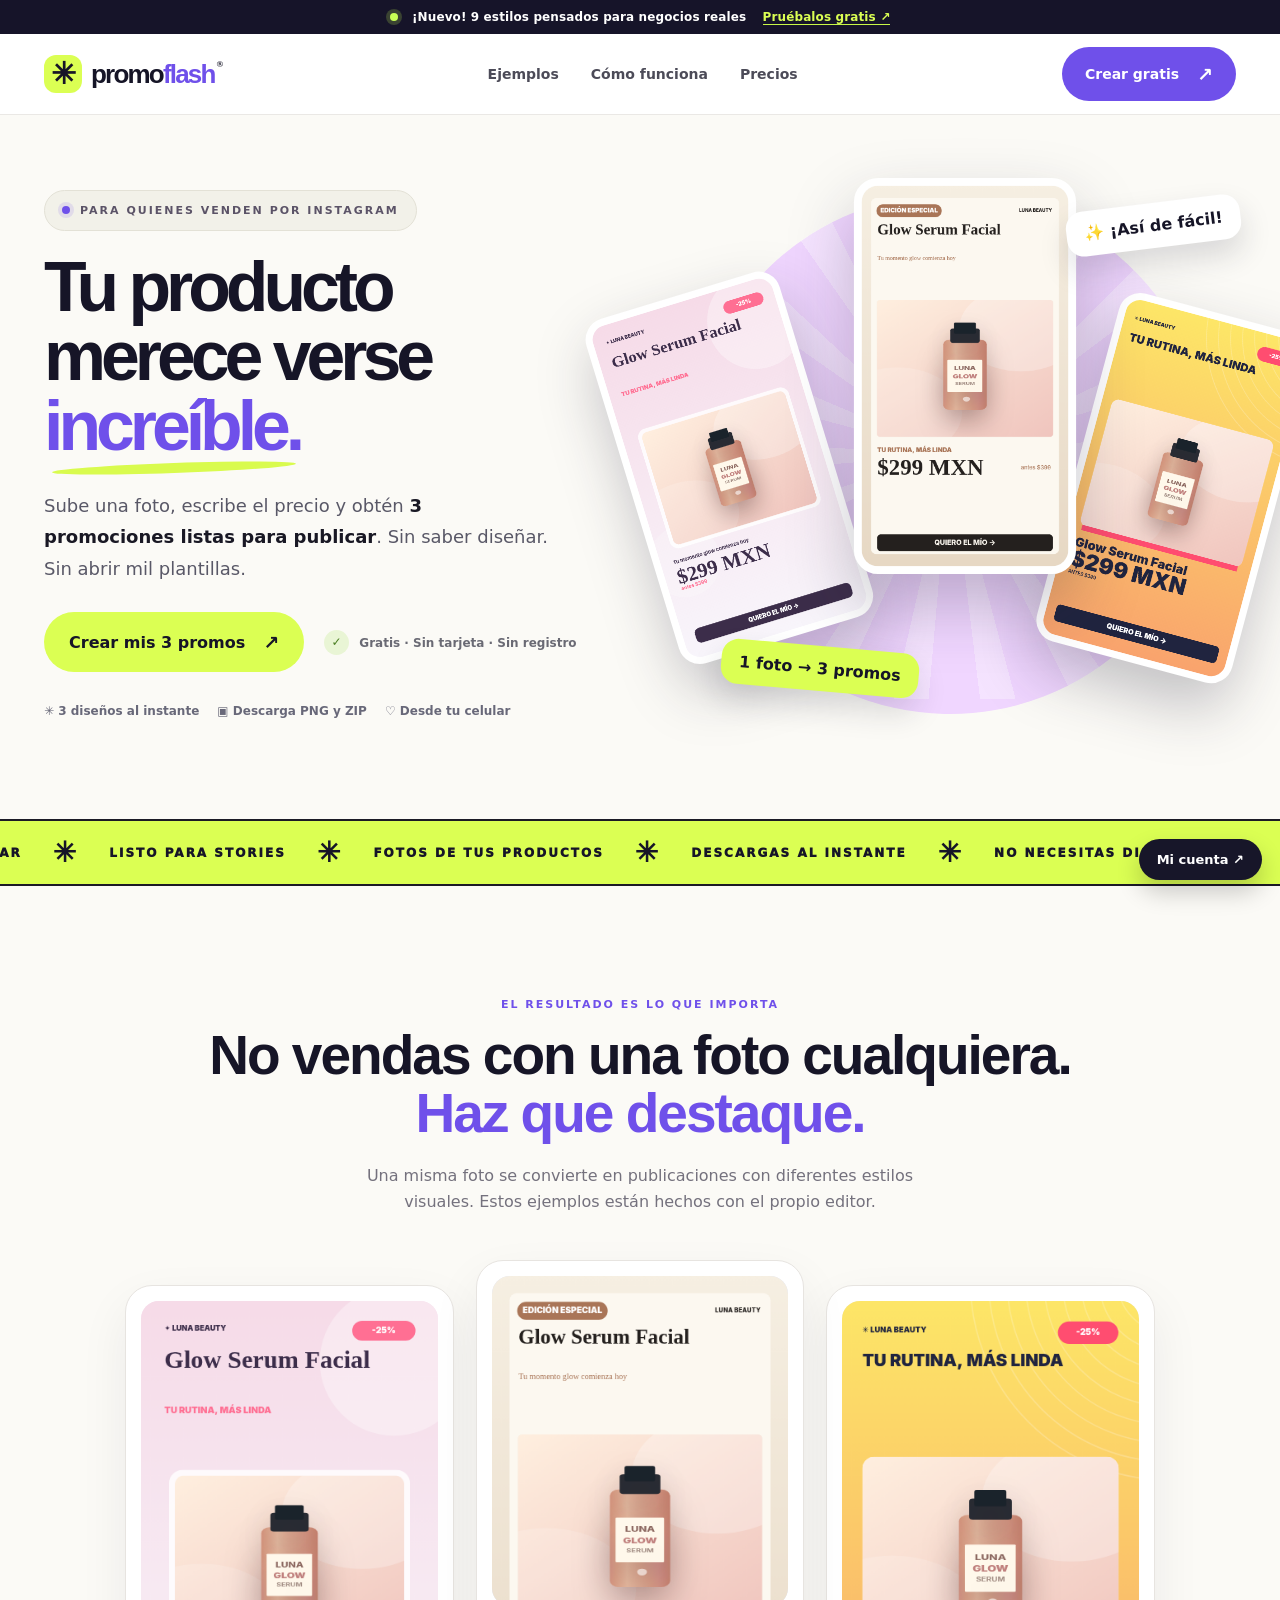
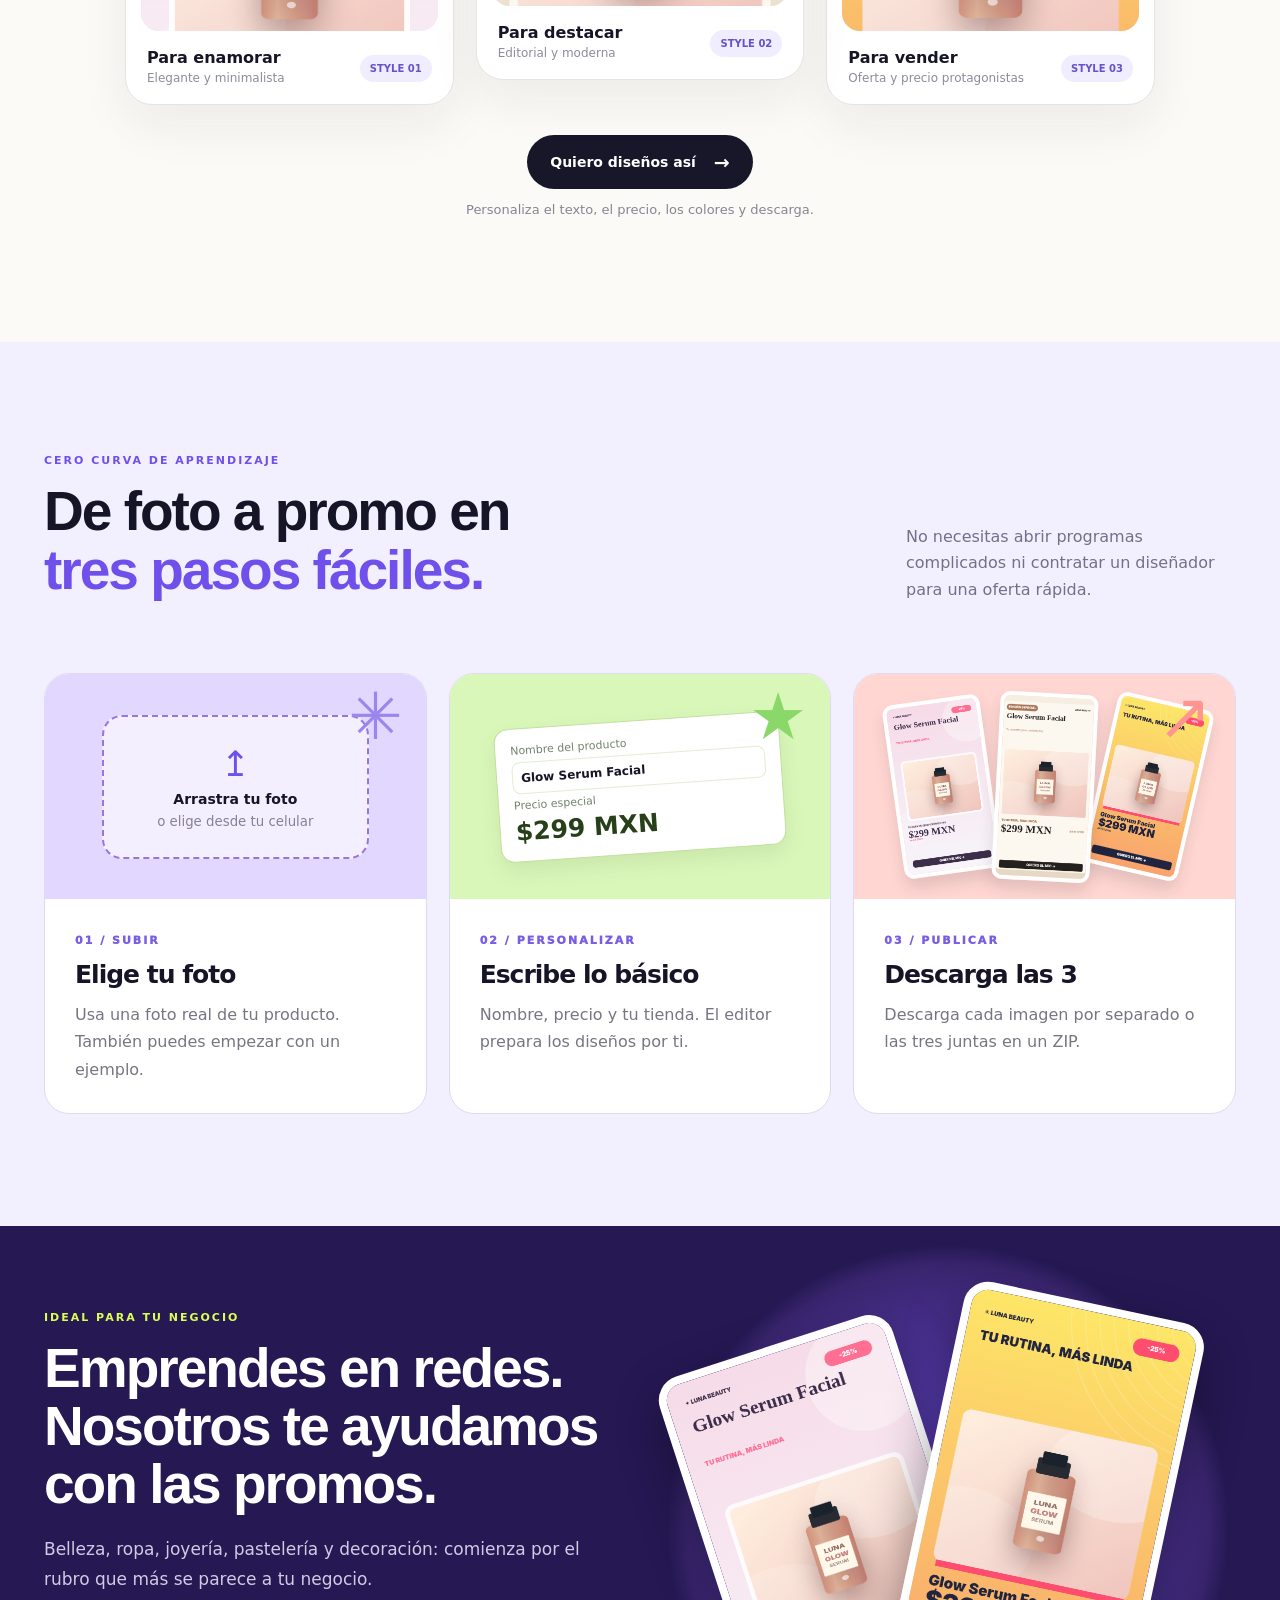
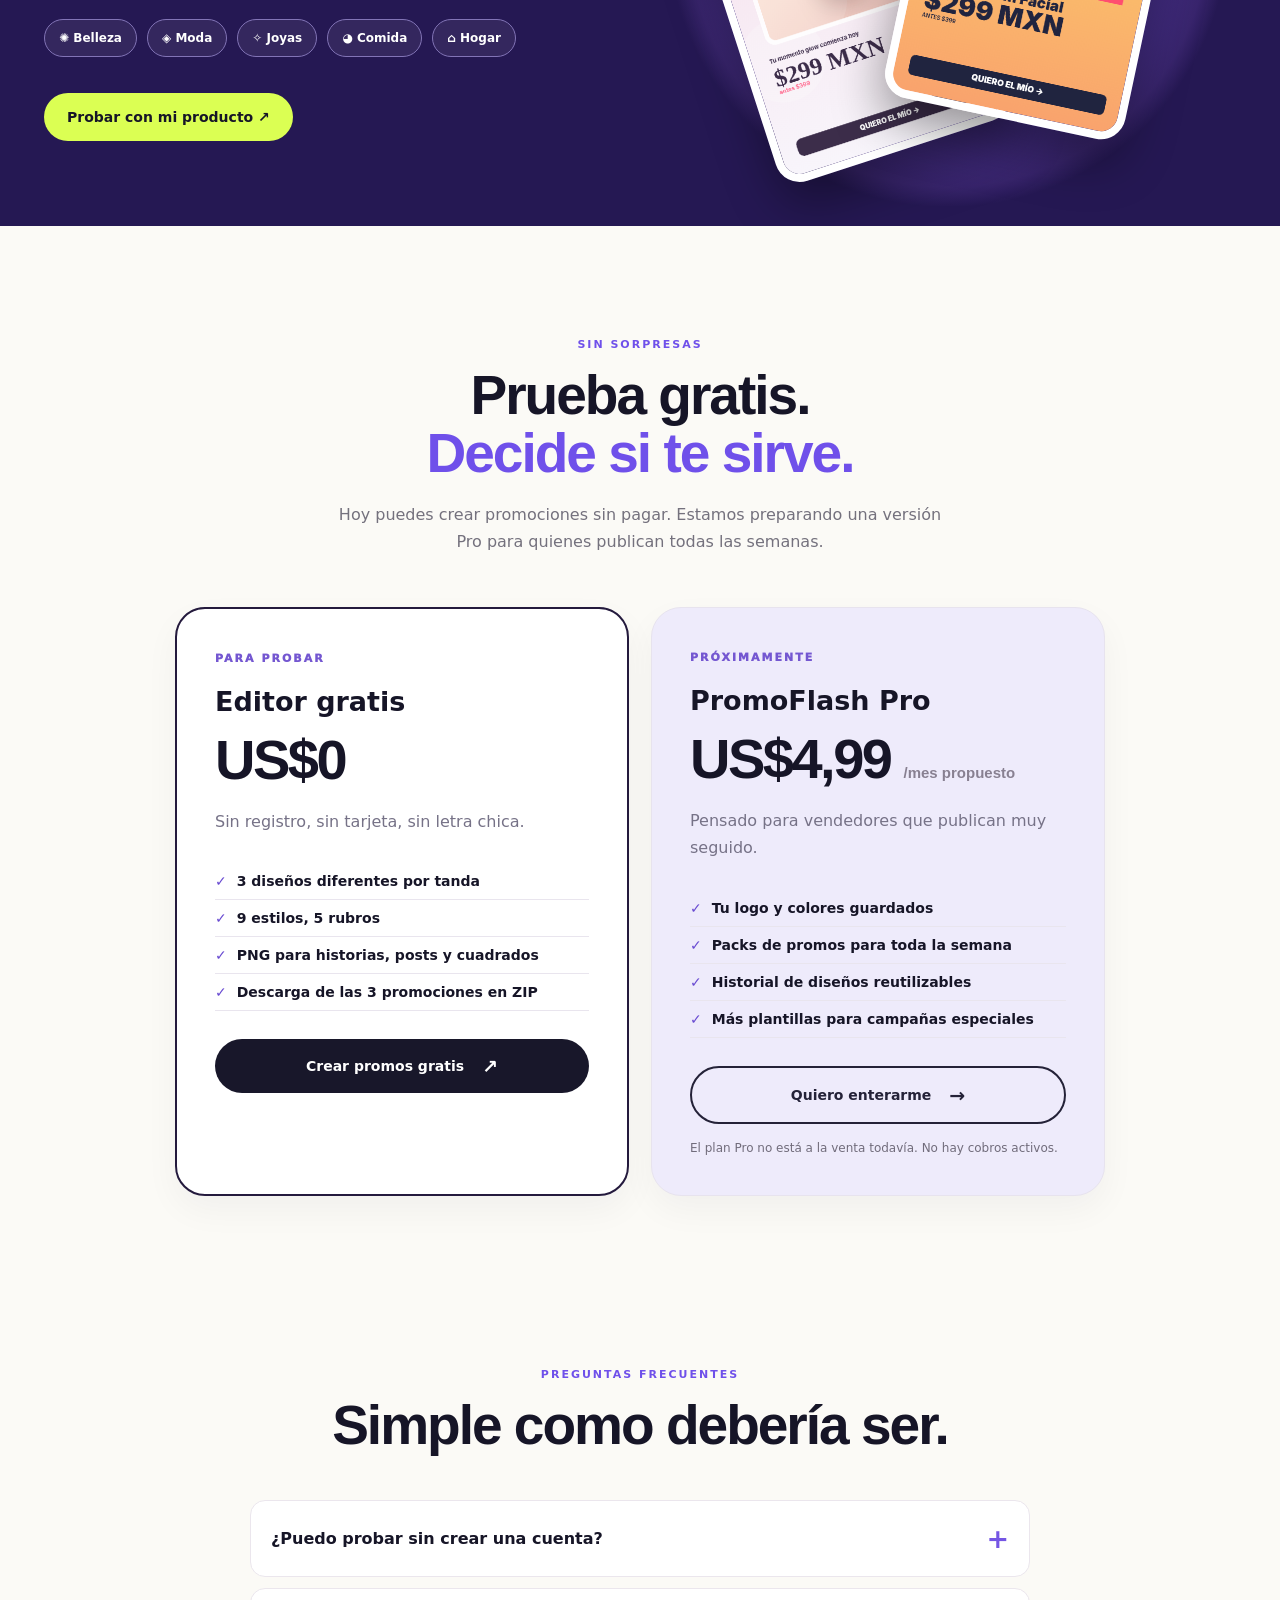
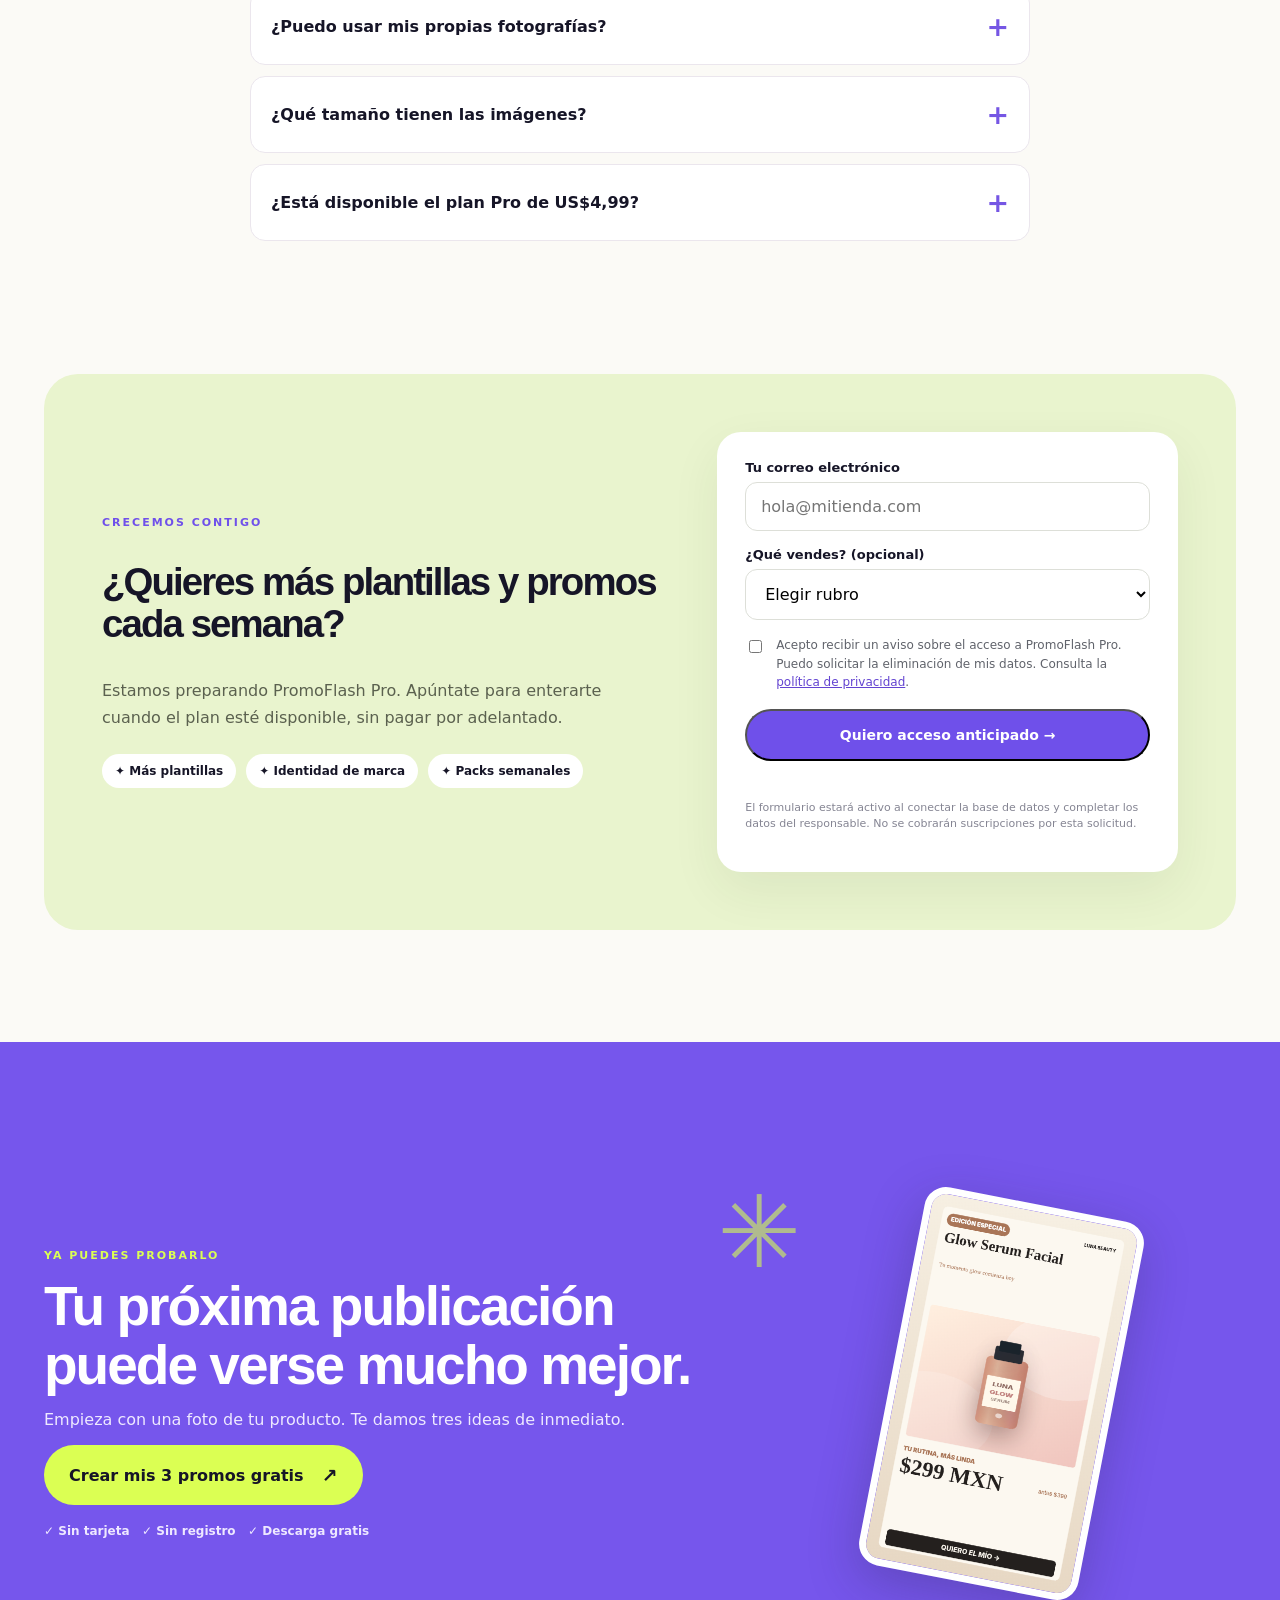
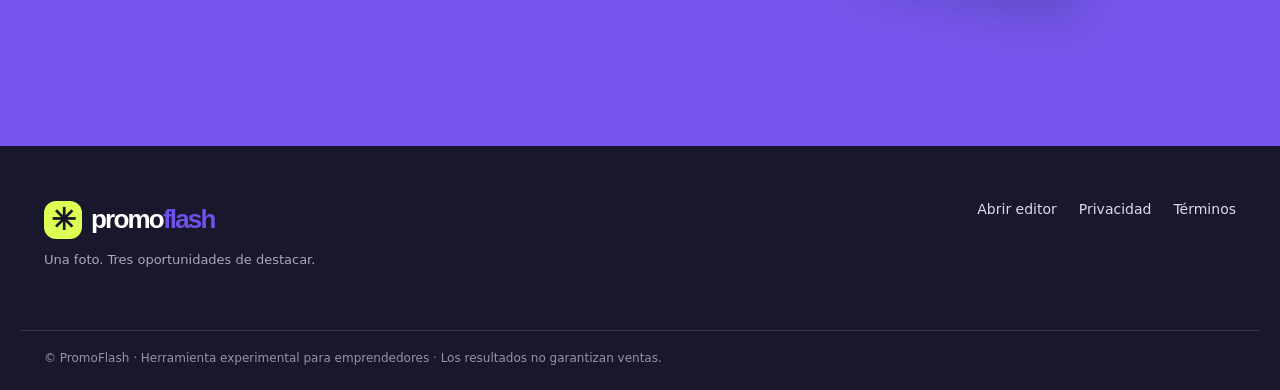
==== commit 0c2a3094: "Add files via upload" ====
--- a/index.html
+++ b/index.html
@@ -81,4 +81,4 @@
 catch(err){status.textContent='No se pudo registrar tu correo. Vuelve a intentarlo más tarde.'}finally{button.disabled=false}
 });
 })();
-</script></body></html>
+</script><a href="cuenta.html" style="position:fixed;bottom:20px;right:18px;z-index:20;background:#171629;color:white;padding:13px 18px;border-radius:999px;font:800 13px system-ui;text-decoration:none;box-shadow:0 12px 24px #0003">Mi cuenta ↗</a></body></html>
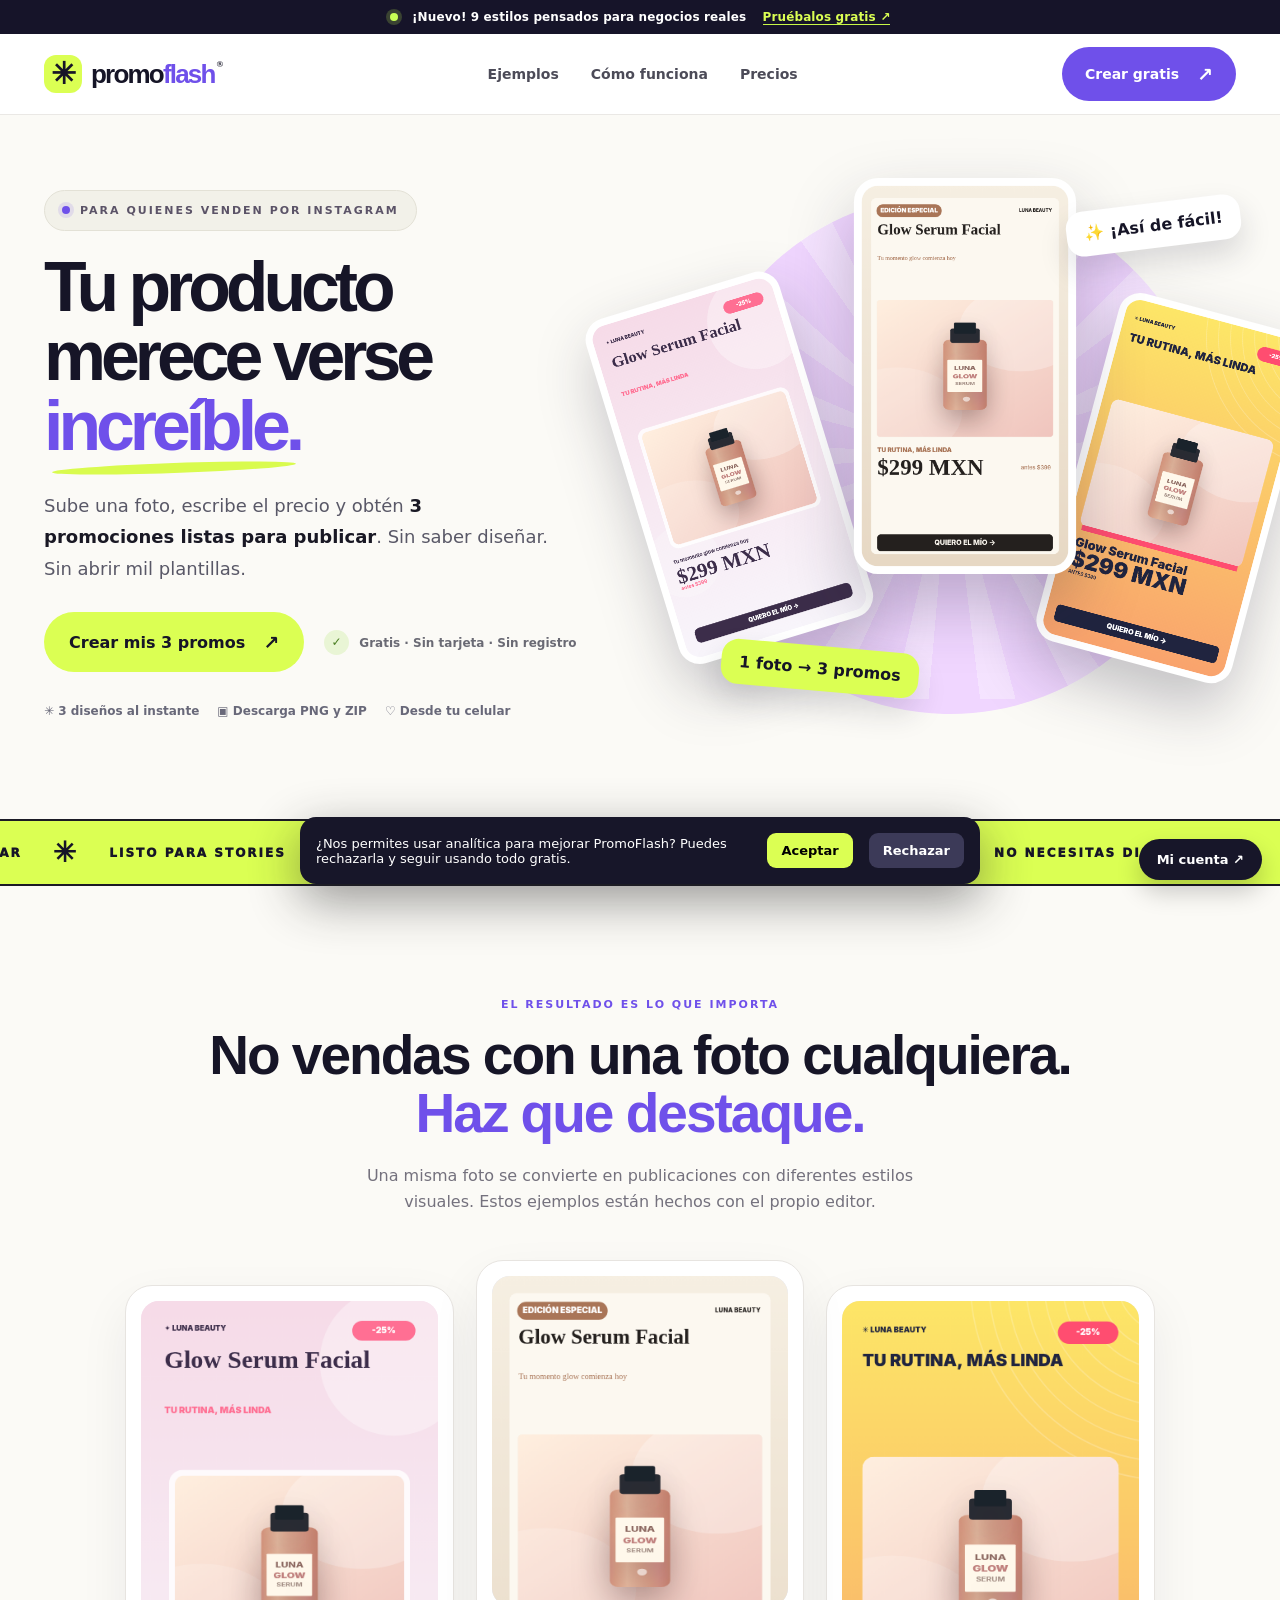
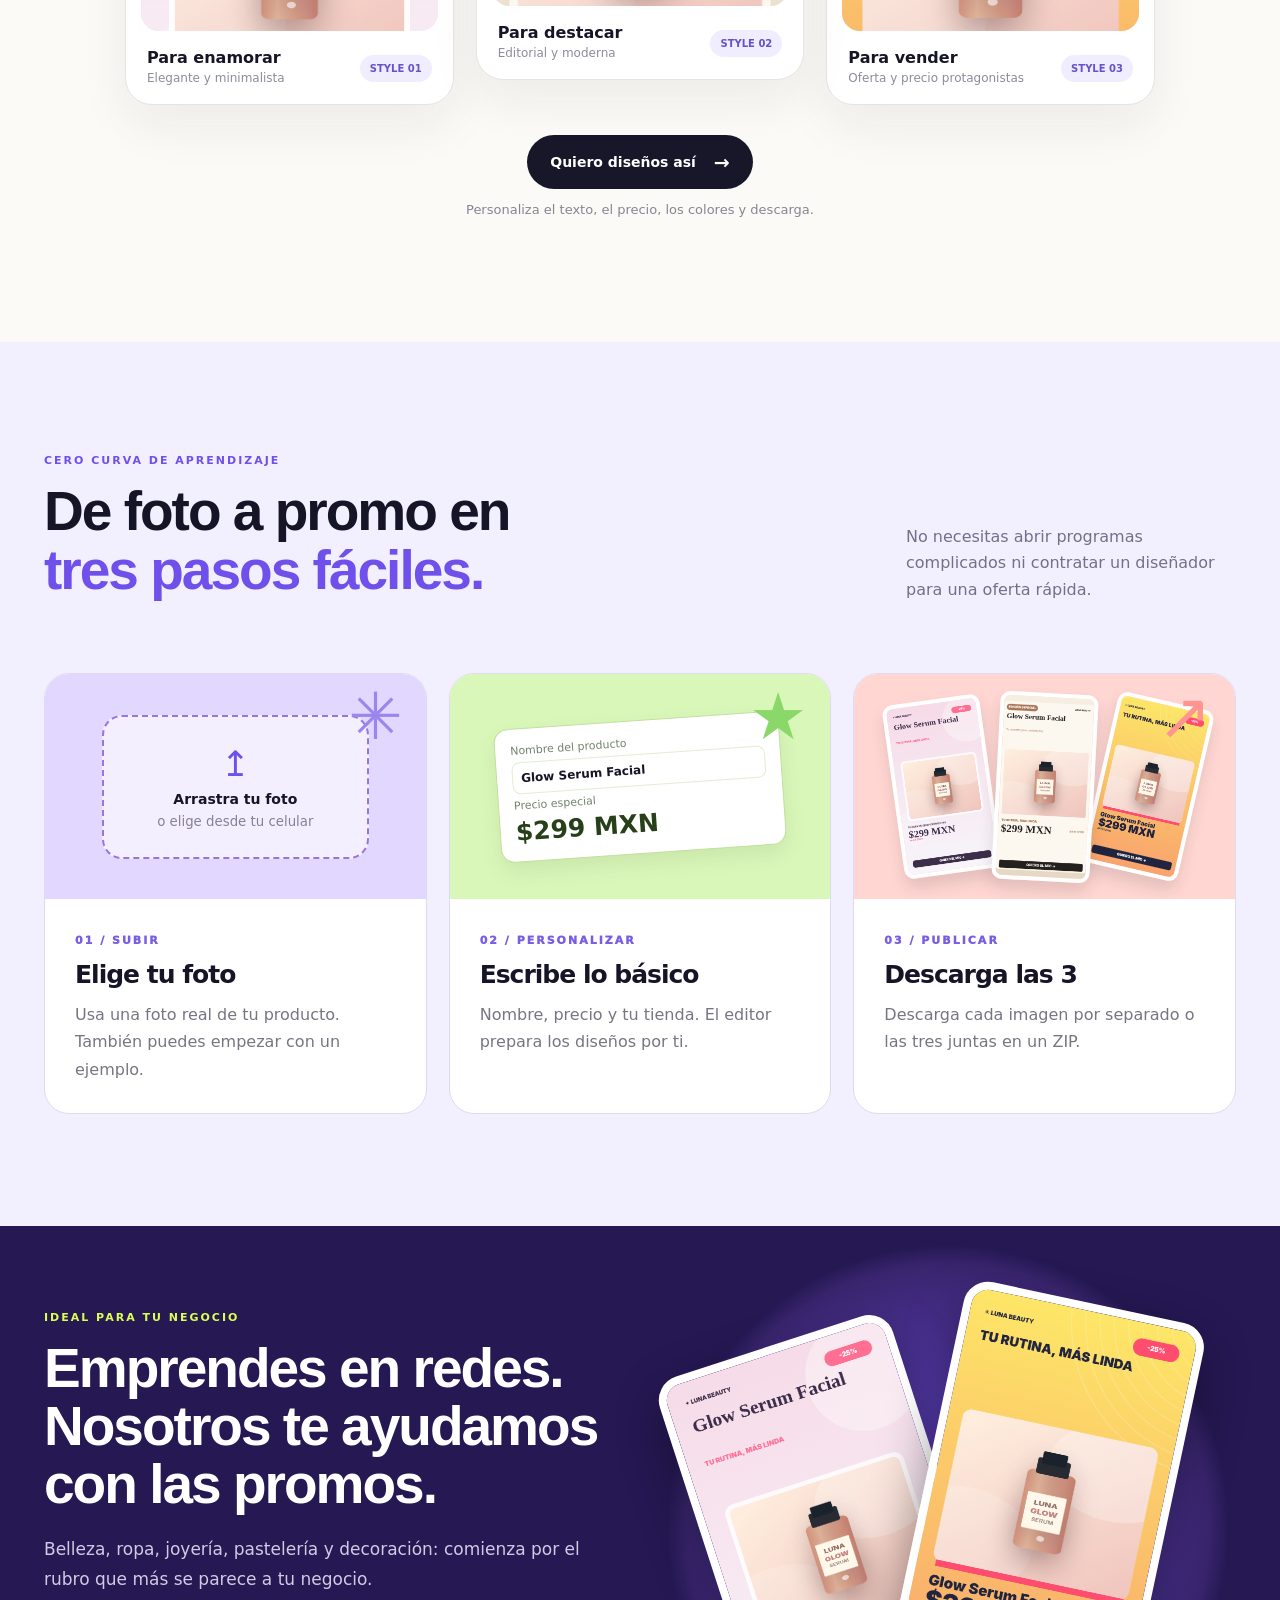
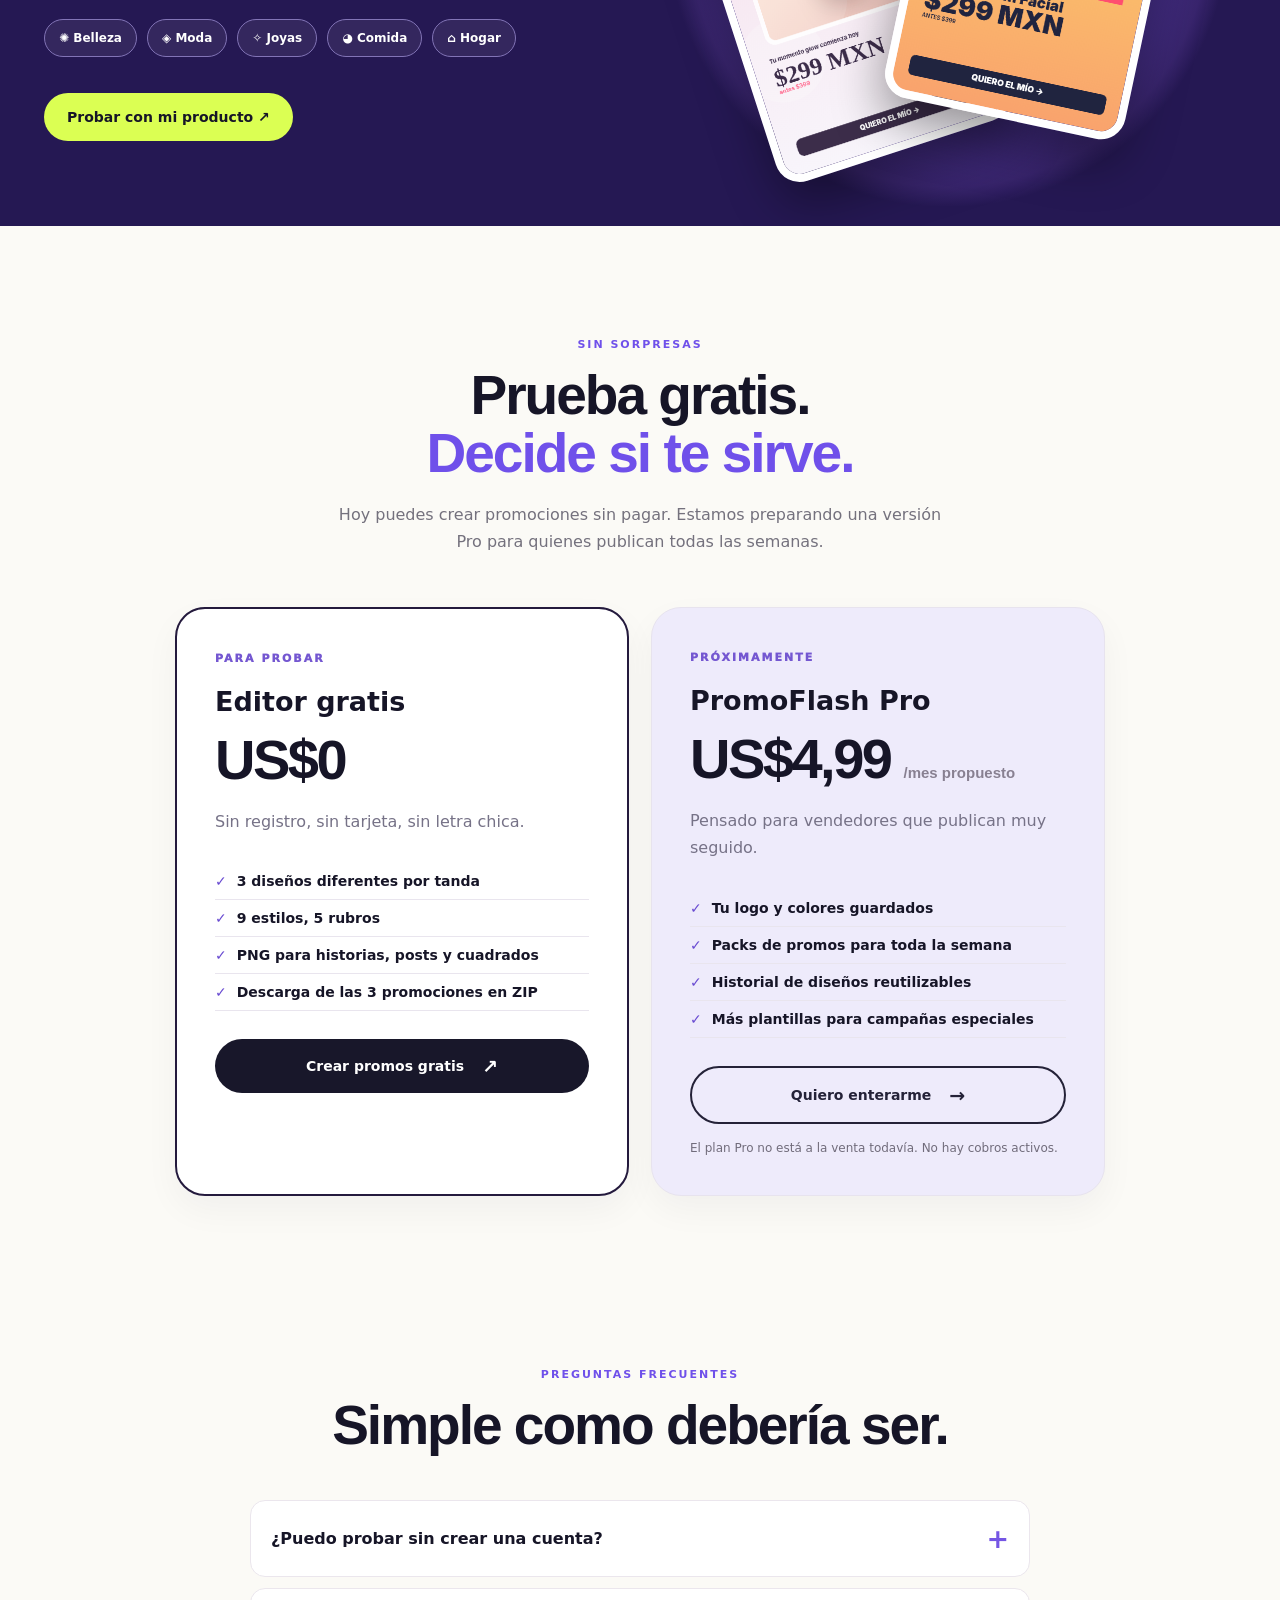
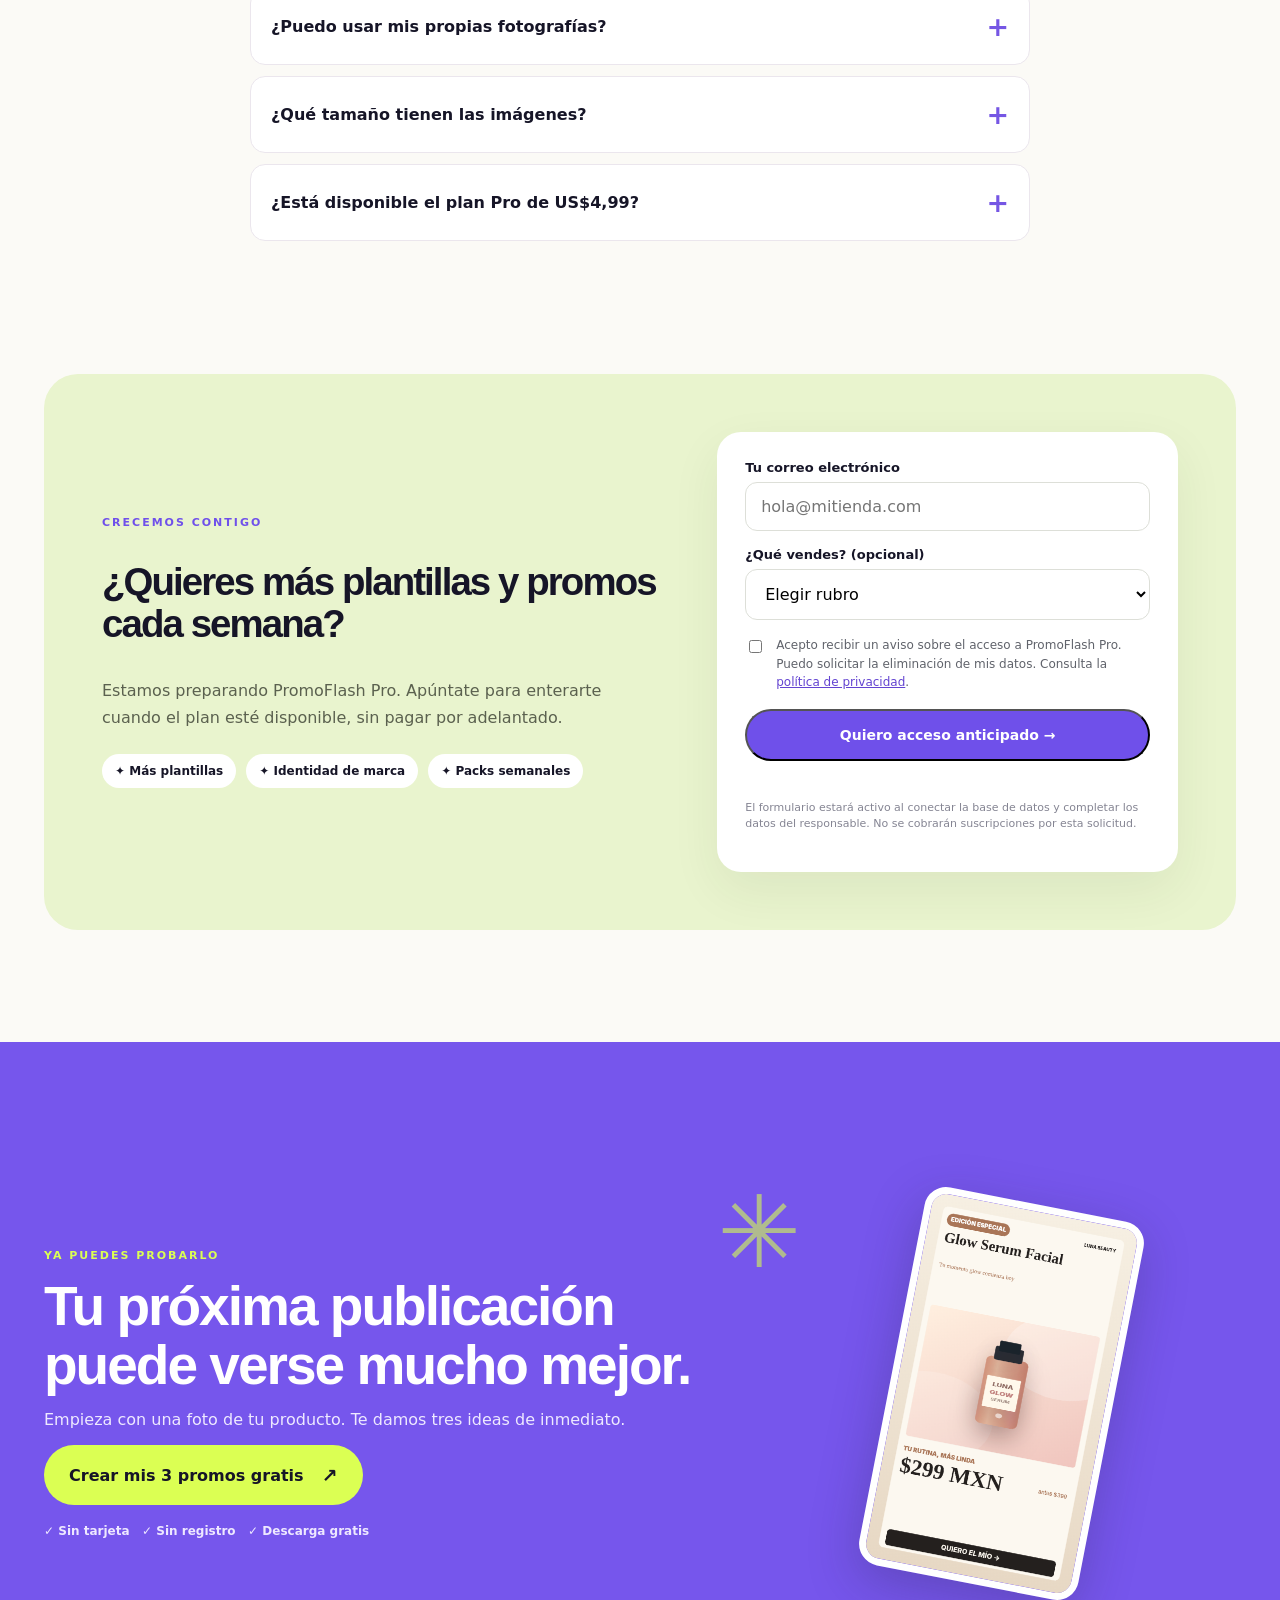
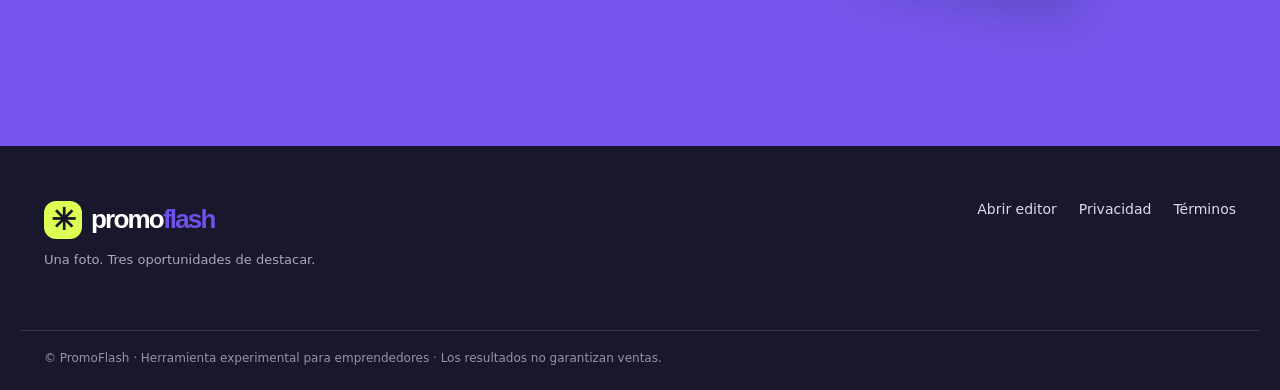
==== commit 3e60fb03: "Add files via upload" ====
--- a/index.html
+++ b/index.html
@@ -52,13 +52,15 @@
 for(const a of document.querySelectorAll('a[data-event]'))a.addEventListener('click',()=>event(a.dataset.event,{utm_campaign:carry.get('utm_campaign')||''}));
 // Marketing tags are loaded only after an affirmative analytics choice.
 function startAnalytics(){if(cfg.ga4MeasurementId){const s=document.createElement('script');s.async=true;s.src='https://www.googletagmanager.com/gtag/js?id='+encodeURIComponent(cfg.ga4MeasurementId);document.head.appendChild(s);window.dataLayer=window.dataLayer||[];window.gtag=function(){window.dataLayer.push(arguments)};window.gtag('js',new Date());window.gtag('config',cfg.ga4MeasurementId)}if(cfg.metaPixelId){!function(f,b,e,v,n,t,s){if(f.fbq)return;n=f.fbq=function(){n.callMethod?n.callMethod.apply(n,arguments):n.queue.push(arguments)};if(!f._fbq)f._fbq=n;n.push=n;n.loaded=!0;n.version='2.0';n.queue=[];t=b.createElement(e);t.async=!0;t.src=v;s=b.getElementsByTagName(e)[0];s.parentNode.insertBefore(t,s)}(window,document,'script','https://connect.facebook.net/en_US/fbevents.js');window.fbq('init',cfg.metaPixelId);window.fbq('track','PageView')}if(cfg.plausibleDomain){const s=document.createElement('script');s.defer=true;s.src='https://plausible.io/js/script.js';s.dataset.domain=cfg.plausibleDomain;document.head.appendChild(s)}}
-const hasAnalytics=!!(cfg.ga4MeasurementId||cfg.metaPixelId||cfg.plausibleDomain);
+const hasAnalytics=true;
+function recordVisit(){try{if(localStorage.getItem('promoflash_analytics_choice')!=='yes')return;const p=new URLSearchParams(location.search);fetch(cfg.supabaseUrl+'/functions/v1/promoflash-events',{method:'POST',headers:{'Content-Type':'application/json','apikey':cfg.supabaseAnonKey},body:JSON.stringify({event_name:'landing_view',utm_source:p.get('utm_source')||'',utm_medium:p.get('utm_medium')||'',utm_campaign:p.get('utm_campaign')||''}),keepalive:true}).catch(()=>{})}catch(e){}}
+
 let choice=null;try{choice=localStorage.getItem('promoflash_analytics_choice')}catch(e){}
-if(choice==='yes')startAnalytics();else if(hasAnalytics&&choice!=='no'){
+if(choice==='yes'){startAnalytics();recordVisit()}else if(hasAnalytics&&choice!=='no'){
 const banner=document.createElement('div');banner.id='consentBanner';banner.setAttribute('role','dialog');banner.setAttribute('aria-label','Preferencias de analítica');banner.style.cssText='position:fixed;bottom:16px;left:16px;right:16px;max-width:680px;z-index:90;margin:auto;padding:16px;background:#171629;color:white;border-radius:16px;box-shadow:0 16px 50px #2227;display:flex;align-items:center;justify-content:space-between;gap:16px;flex-wrap:wrap;font:13px system-ui';
 const words=document.createElement('div');words.textContent='¿Nos permites usar analítica para mejorar PromoFlash? Puedes rechazarla y seguir usando todo gratis.';words.style.flex='1 1 320px';
 const accept=document.createElement('button');accept.textContent='Aceptar';const decline=document.createElement('button');decline.textContent='Rechazar';for(const b of [accept,decline]){b.style.cssText='border:0;border-radius:9px;padding:10px 14px;font-weight:800;cursor:pointer'}accept.style.background='#dbff53';decline.style.background='#3c3a58';decline.style.color='#fff';
-function choose(v){try{localStorage.setItem('promoflash_analytics_choice',v)}catch(e){}banner.remove();if(v==='yes')startAnalytics()}
+function choose(v){try{localStorage.setItem('promoflash_analytics_choice',v)}catch(e){}banner.remove();if(v==='yes'){startAnalytics();recordVisit()}}
 accept.onclick=()=>choose('yes');decline.onclick=()=>choose('no');banner.append(words,accept,decline);document.body.appendChild(banner);
 }
 })();
@@ -73,8 +75,8 @@
 if(!cfg.supabaseUrl||!cfg.supabaseAnonKey||!cfg.contactEmail){status.textContent='Estamos terminando de habilitar el registro. Por ahora, prueba el editor gratis.';return}
 button.disabled=true;status.textContent='Enviando…';
 const campaign=new URLSearchParams(location.search);
-const item={email:email.value.trim().slice(0,254),business:document.getElementById('business').value,consent:true,source:'landing',utm_source:(campaign.get('utm_source')||'').slice(0,100),utm_campaign:(campaign.get('utm_campaign')||'').slice(0,100),utm_medium:(campaign.get('utm_medium')||'').slice(0,100)};
-try{const response=await fetch(cfg.supabaseUrl.replace(/\/$/,'')+'/rest/v1/pf_waitlist',{method:'POST',headers:{'Content-Type':'application/json','apikey':cfg.supabaseAnonKey,'Prefer':'return=minimal'},body:JSON.stringify(item)});
+const item={email:email.value.trim().slice(0,254),business:document.getElementById('business').value,website:document.getElementById('website').value,consent:true,source:'landing',utm_source:(campaign.get('utm_source')||'').slice(0,100),utm_campaign:(campaign.get('utm_campaign')||'').slice(0,100),utm_medium:(campaign.get('utm_medium')||'').slice(0,100)};
+try{const response=await fetch(cfg.supabaseUrl.replace(/\/$/,'')+'/functions/v1/promoflash-lead',{method:'POST',headers:{'Content-Type':'application/json','apikey':cfg.supabaseAnonKey},body:JSON.stringify(item)});
 if(!response.ok)throw new Error('HTTP '+response.status);
 form.reset();status.textContent='¡Listo! Te avisaremos cuando Pro esté disponible.';
 if(typeof window.gtag==='function')window.gtag('event','lead_submitted',{event_category:'waitlist'});if(typeof window.fbq==='function')window.fbq('track','Lead');if(typeof window.plausible==='function')window.plausible('lead_submitted');}
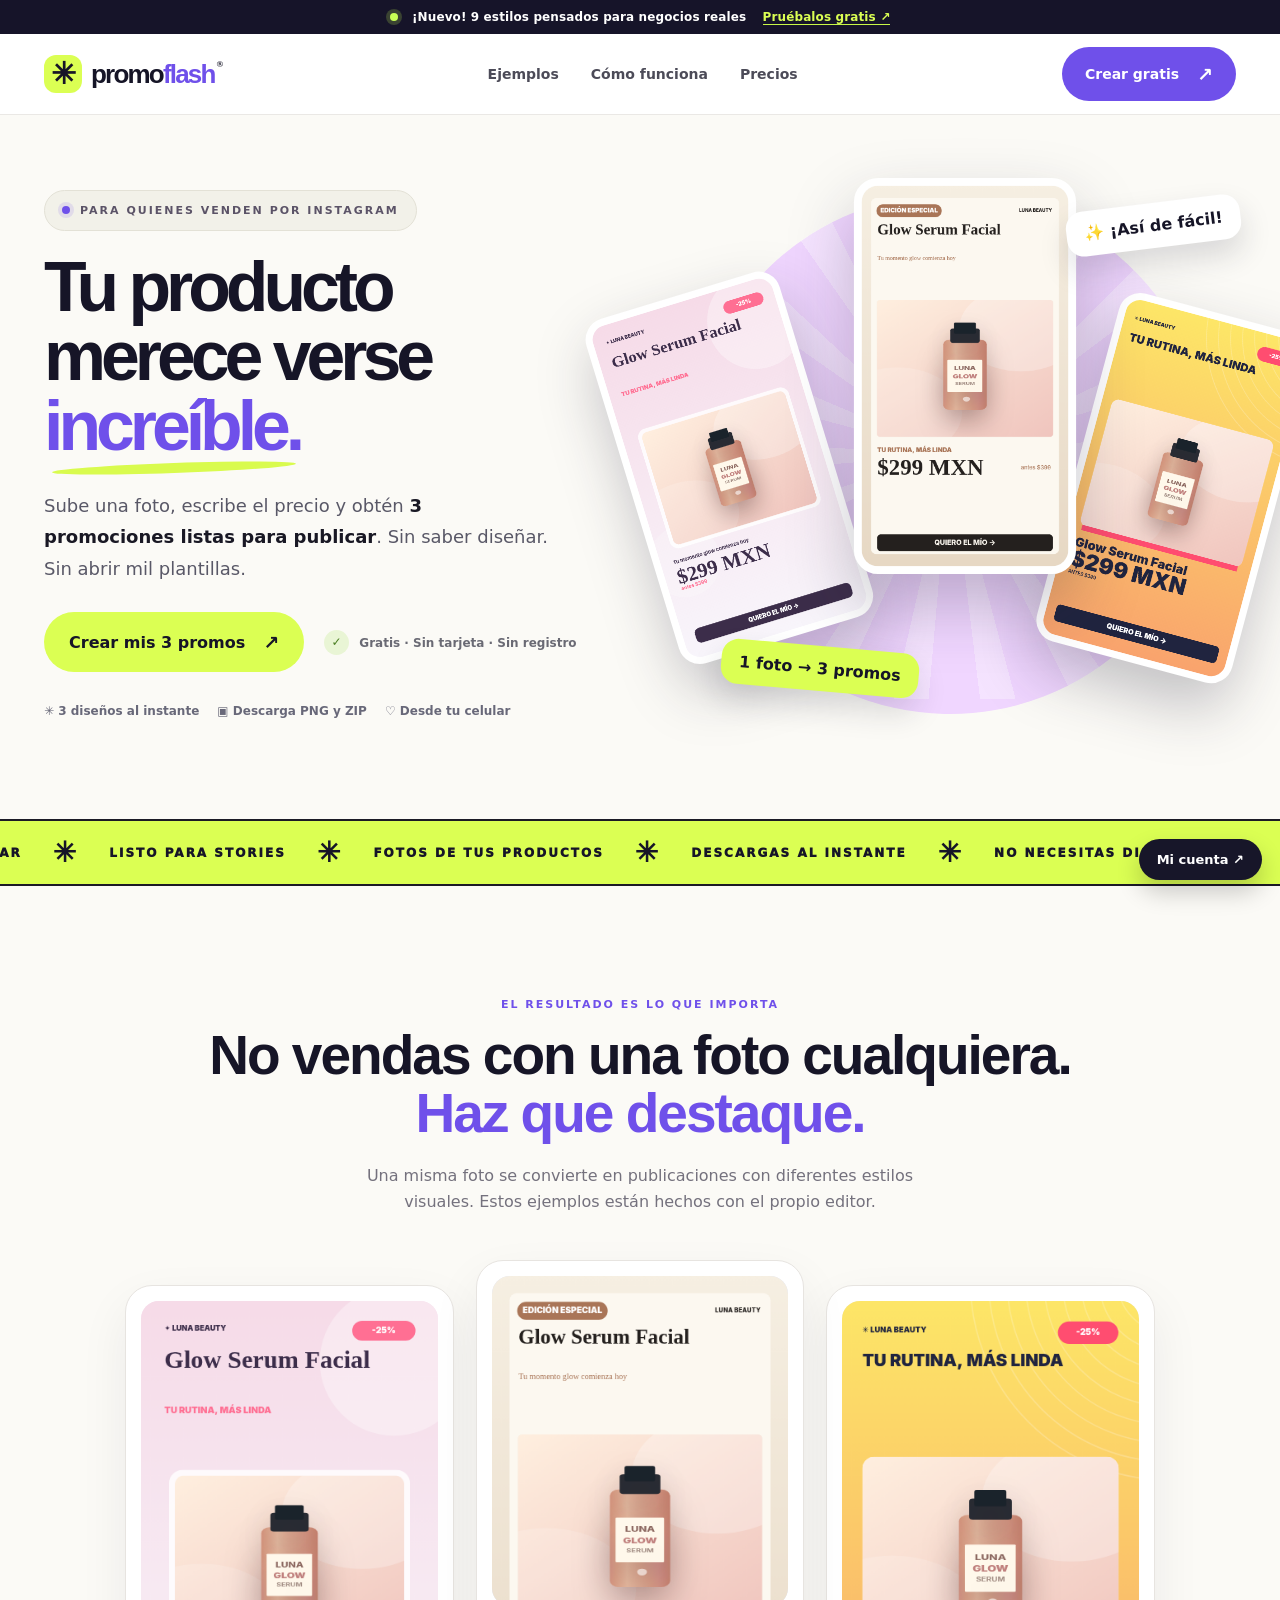
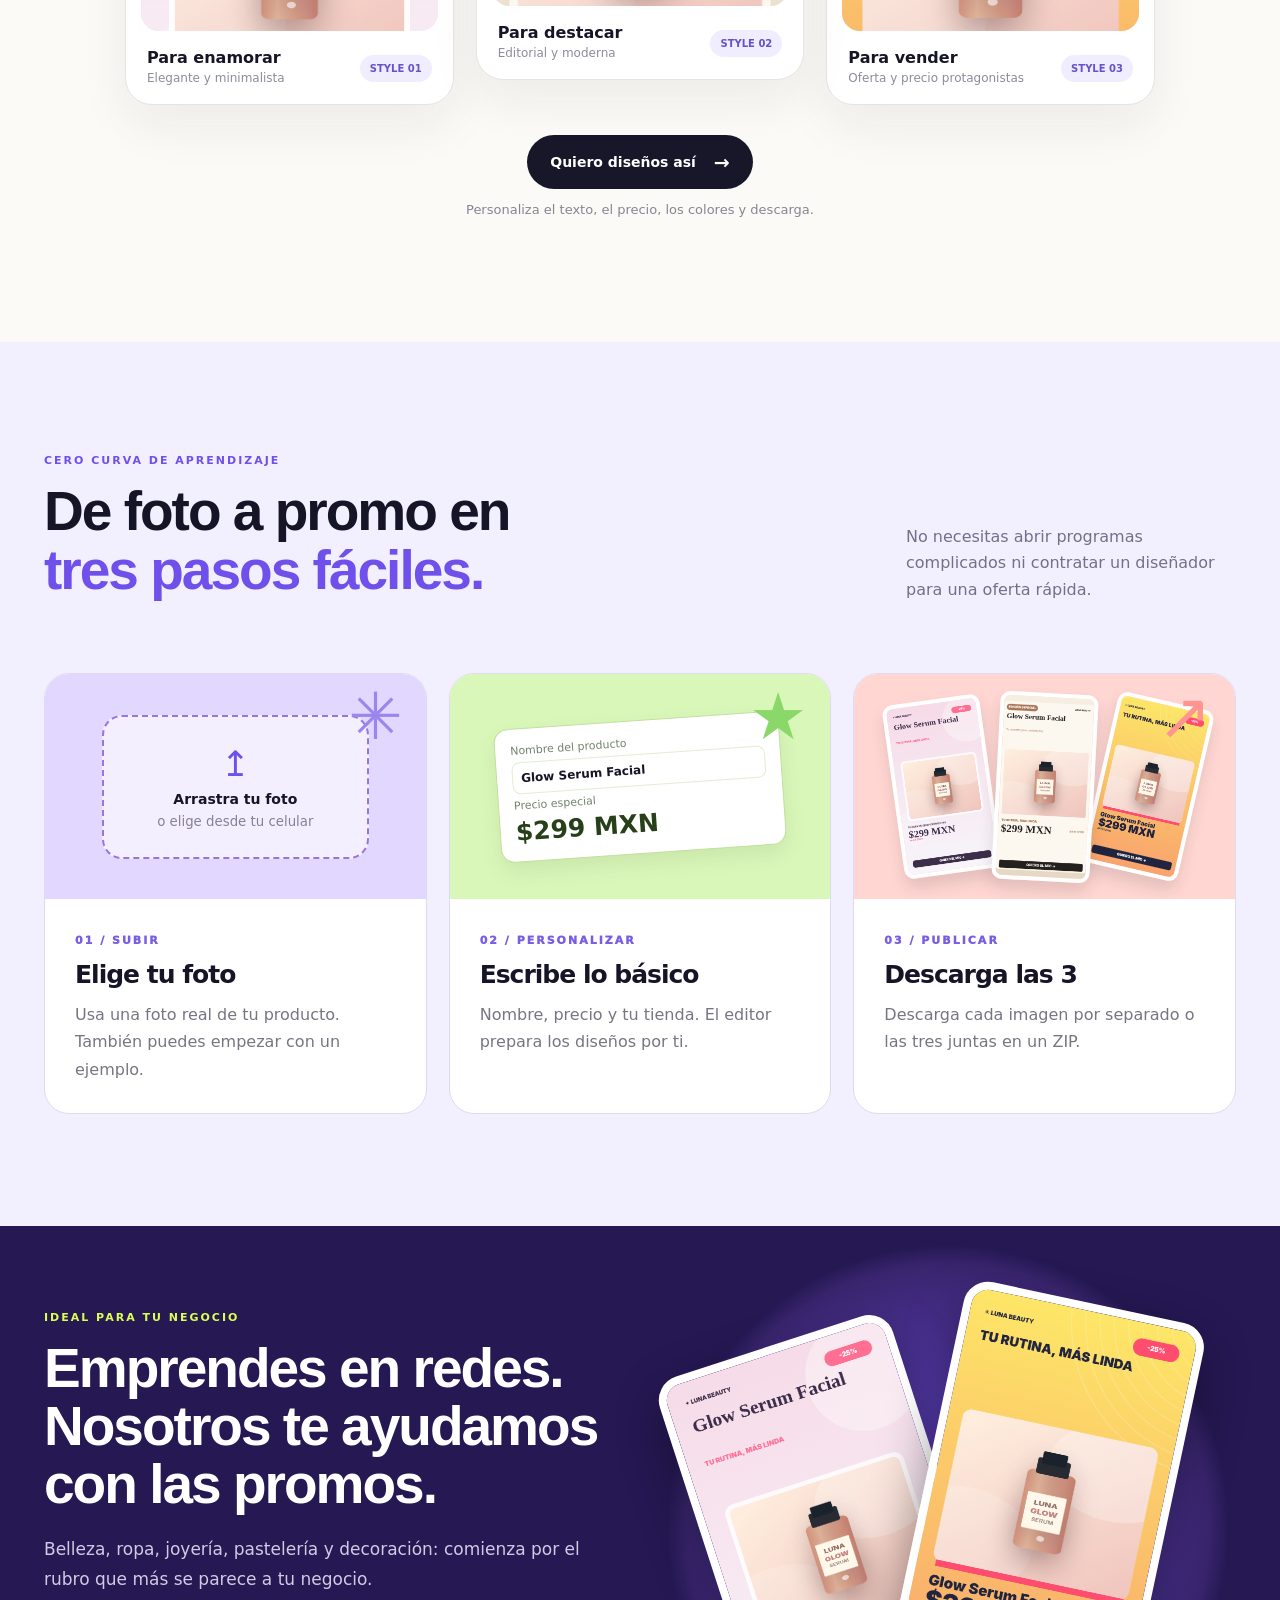
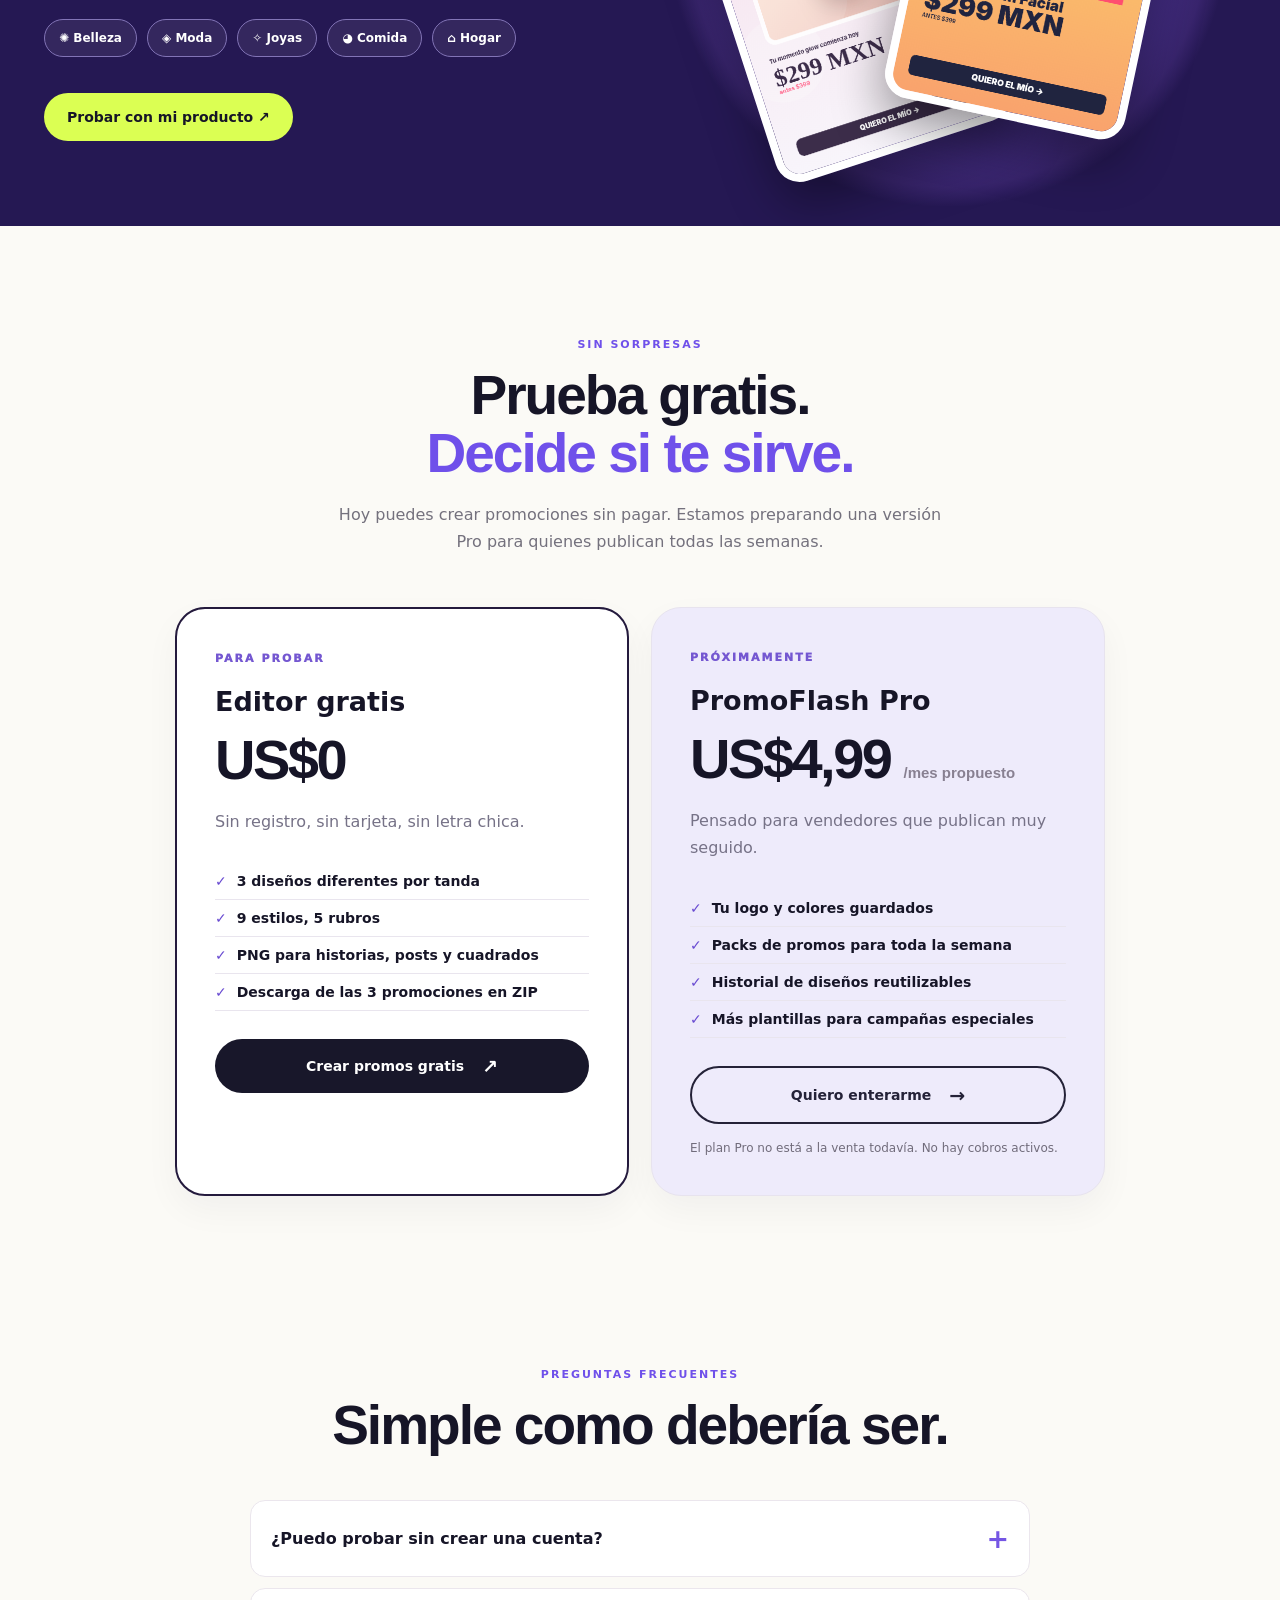
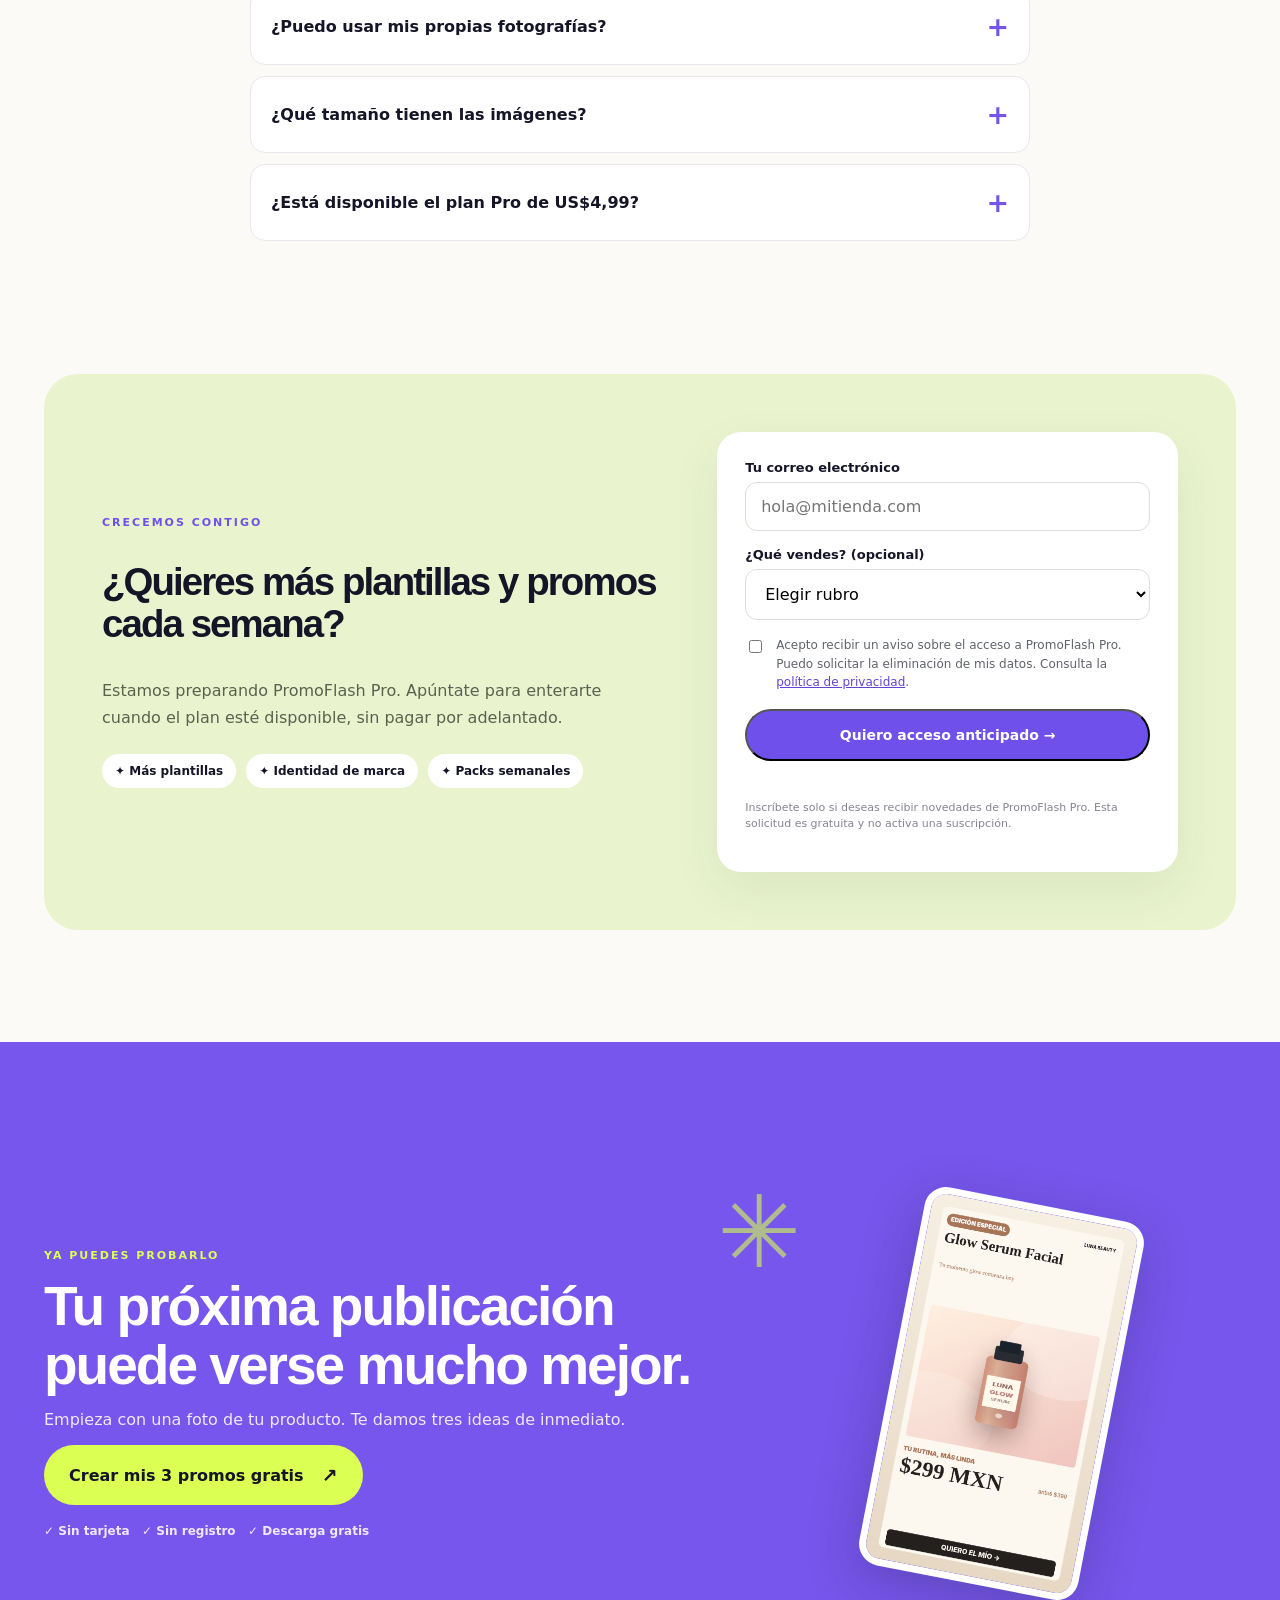
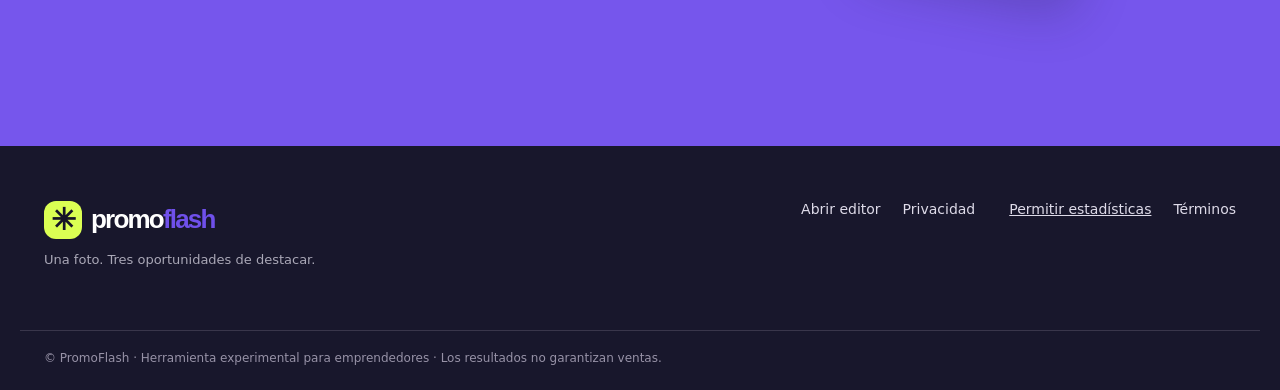
==== commit 884a7b25: "Add files via upload" ====
--- a/index.html
+++ b/index.html
@@ -37,7 +37,7 @@
 <section class="purple-band"><div class="container band-content"><div><div class="kicker white">IDEAL PARA TU NEGOCIO</div><h2>Emprendes en redes.<br>Nosotros te ayudamos con las promos.</h2><p>Belleza, ropa, joyería, pastelería y decoración: comienza por el rubro que más se parece a tu negocio.</p><div class="categories"><span>✺ Belleza</span><span>◈ Moda</span><span>✧ Joyas</span><span>◕ Comida</span><span>⌂ Hogar</span></div><a class="btn btn-lime" href="editor.html" data-event="categories_demo">Probar con mi producto ↗</a></div><div class="band-art"><div class="band-card band-back"><img data-demo="1" alt="Promoción generada con PromoFlash"></div><div class="band-card band-front"><img data-demo="3" alt="Promoción generada con PromoFlash"></div></div></div></section>
 <section class="section pricing container" id="precios"><div class="section-head center"><div class="kicker">SIN SORPRESAS</div><h2>Prueba gratis.<br><em>Decide si te sirve.</em></h2><p>Hoy puedes crear promociones sin pagar. Estamos preparando una versión Pro para quienes publican todas las semanas.</p></div><div class="price-grid"><article class="price-card current"><span class="plan-name">PARA PROBAR</span><h3>Editor gratis</h3><div class="price-value">US$0</div><p>Sin registro, sin tarjeta, sin letra chica.</p><ul><li>3 diseños diferentes por tanda</li><li>9 estilos, 5 rubros</li><li>PNG para historias, posts y cuadrados</li><li>Descarga de las 3 promociones en ZIP</li></ul><a class="btn btn-dark" href="editor.html" data-event="pricing_demo">Crear promos gratis <span>↗</span></a></article><article class="price-card coming"><span class="plan-name">PRÓXIMAMENTE</span><h3>PromoFlash Pro</h3><div class="price-value">US$4,99 <small>/mes propuesto</small></div><p>Pensado para vendedores que publican muy seguido.</p><ul><li>Tu logo y colores guardados</li><li>Packs de promos para toda la semana</li><li>Historial de diseños reutilizables</li><li>Más plantillas para campañas especiales</li></ul><a class="btn btn-outline" href="#acceso" data-event="pricing_waitlist">Quiero enterarme <span>→</span></a><div class="disclaimer">El plan Pro no está a la venta todavía. No hay cobros activos.</div></article></div></section>
 <section class="faq section container"><div class="section-head center"><div class="kicker">PREGUNTAS FRECUENTES</div><h2>Simple como debería ser.</h2></div><div class="faq-list"><details><summary>¿Puedo probar sin crear una cuenta?<span>+</span></summary><p>Sí. El editor gratuito funciona directamente en tu navegador y no requiere registrarte.</p></details><details><summary>¿Puedo usar mis propias fotografías?<span>+</span></summary><p>Sí. Sube una foto JPG, PNG o WebP. Se procesa en tu dispositivo; no se envía a nuestros servidores para crear el diseño.</p></details><details><summary>¿Qué tamaño tienen las imágenes?<span>+</span></summary><p>Historia de 1080×1920, publicación vertical de 1080×1350 y cuadrado de 1080×1080 píxeles.</p></details><details><summary>¿Está disponible el plan Pro de US$4,99?<span>+</span></summary><p>Todavía no. Estamos validando el producto gratuito y aceptaremos interesados cuando se habilite el registro seguro.</p></details></div></section>
-<section class="lead-section section container" id="acceso"><div class="lead-shell"><div class="lead-copy"><div class="kicker">CRECEMOS CONTIGO</div><h2>¿Quieres más plantillas y promos cada semana?</h2><p>Estamos preparando PromoFlash Pro. Apúntate para enterarte cuando el plan esté disponible, sin pagar por adelantado.</p><div class="lead-benefits"><span>✦ Más plantillas</span><span>✦ Identidad de marca</span><span>✦ Packs semanales</span></div></div><form id="leadForm" class="lead-form" novalidate><div class="field"><label for="email">Tu correo electrónico</label><input id="email" type="email" name="email" required autocomplete="email" maxlength="254" placeholder="hola@mitienda.com"></div><div class="field"><label for="business">¿Qué vendes? (opcional)</label><select id="business" name="business"><option value="">Elegir rubro</option><option value="Belleza">Belleza</option><option value="Moda">Moda</option><option value="Joyería">Joyería</option><option value="Comida">Comida</option><option value="Hogar">Hogar</option><option value="Otro">Otro</option></select></div><div class="trap" aria-hidden="true"><label for="website">No completar</label><input id="website" type="text" name="website" autocomplete="off" tabindex="-1"></div><label class="consent"><input id="privacyConsent" type="checkbox" required> <span>Acepto recibir un aviso sobre el acceso a PromoFlash Pro. Puedo solicitar la eliminación de mis datos. Consulta la <a href="privacidad.html">política de privacidad</a>.</span></label><button id="leadButton" class="btn btn-primary" type="submit">Quiero acceso anticipado →</button><p id="leadStatus" class="lead-status" role="status" aria-live="polite"></p><p class="lead-note">El formulario estará activo al conectar la base de datos y completar los datos del responsable. No se cobrarán suscripciones por esta solicitud.</p></form></div></section>
+<section class="lead-section section container" id="acceso"><div class="lead-shell"><div class="lead-copy"><div class="kicker">CRECEMOS CONTIGO</div><h2>¿Quieres más plantillas y promos cada semana?</h2><p>Estamos preparando PromoFlash Pro. Apúntate para enterarte cuando el plan esté disponible, sin pagar por adelantado.</p><div class="lead-benefits"><span>✦ Más plantillas</span><span>✦ Identidad de marca</span><span>✦ Packs semanales</span></div></div><form id="leadForm" class="lead-form" novalidate><div class="field"><label for="email">Tu correo electrónico</label><input id="email" type="email" name="email" required autocomplete="email" maxlength="254" placeholder="hola@mitienda.com"></div><div class="field"><label for="business">¿Qué vendes? (opcional)</label><select id="business" name="business"><option value="">Elegir rubro</option><option value="Belleza">Belleza</option><option value="Moda">Moda</option><option value="Joyería">Joyería</option><option value="Comida">Comida</option><option value="Hogar">Hogar</option><option value="Otro">Otro</option></select></div><div class="trap" aria-hidden="true"><label for="website">No completar</label><input id="website" type="text" name="website" autocomplete="off" tabindex="-1"></div><label class="consent"><input id="privacyConsent" type="checkbox" required> <span>Acepto recibir un aviso sobre el acceso a PromoFlash Pro. Puedo solicitar la eliminación de mis datos. Consulta la <a href="privacidad.html">política de privacidad</a>.</span></label><button id="leadButton" class="btn btn-primary" type="submit">Quiero acceso anticipado →</button><p id="leadStatus" class="lead-status" role="status" aria-live="polite"></p><p class="lead-note">Inscríbete solo si deseas recibir novedades de PromoFlash Pro. Esta solicitud es gratuita y no activa una suscripción.</p></form></div></section>
 <section id="probar" class="final-cta section"><div class="container final-inner"><div class="final-spark">✳</div><div><div class="kicker white">YA PUEDES PROBARLO</div><h2>Tu próxima publicación<br>puede verse mucho mejor.</h2><p>Empieza con una foto de tu producto. Te damos tres ideas de inmediato.</p><a class="btn btn-lime btn-xl" href="editor.html" data-event="final_demo">Crear mis 3 promos gratis <span>↗</span></a><div class="final-note">✓ Sin tarjeta &nbsp; ✓ Sin registro &nbsp; ✓ Descarga gratis</div></div><div class="final-art"><img data-demo="2" alt="Ejemplo de promoción hecha con PromoFlash"></div></div></section>
 </main>
 <footer class="footer"><div class="container footer-inner"><div><a href="./" class="logo"><span class="logomark">✳</span> promo<span>flash</span></a><p>Una foto. Tres oportunidades de destacar.</p></div><div><a href="editor.html">Abrir editor</a><a href="privacidad.html">Privacidad</a><a href="terminos.html">Términos</a></div></div><div class="container foot-end">© PromoFlash · Herramienta experimental para emprendedores · Los resultados no garantizan ventas.</div></footer>
@@ -52,16 +52,19 @@
 for(const a of document.querySelectorAll('a[data-event]'))a.addEventListener('click',()=>event(a.dataset.event,{utm_campaign:carry.get('utm_campaign')||''}));
 // Marketing tags are loaded only after an affirmative analytics choice.
 function startAnalytics(){if(cfg.ga4MeasurementId){const s=document.createElement('script');s.async=true;s.src='https://www.googletagmanager.com/gtag/js?id='+encodeURIComponent(cfg.ga4MeasurementId);document.head.appendChild(s);window.dataLayer=window.dataLayer||[];window.gtag=function(){window.dataLayer.push(arguments)};window.gtag('js',new Date());window.gtag('config',cfg.ga4MeasurementId)}if(cfg.metaPixelId){!function(f,b,e,v,n,t,s){if(f.fbq)return;n=f.fbq=function(){n.callMethod?n.callMethod.apply(n,arguments):n.queue.push(arguments)};if(!f._fbq)f._fbq=n;n.push=n;n.loaded=!0;n.version='2.0';n.queue=[];t=b.createElement(e);t.async=!0;t.src=v;s=b.getElementsByTagName(e)[0];s.parentNode.insertBefore(t,s)}(window,document,'script','https://connect.facebook.net/en_US/fbevents.js');window.fbq('init',cfg.metaPixelId);window.fbq('track','PageView')}if(cfg.plausibleDomain){const s=document.createElement('script');s.defer=true;s.src='https://plausible.io/js/script.js';s.dataset.domain=cfg.plausibleDomain;document.head.appendChild(s)}}
-const hasAnalytics=true;
+// Estadísticas voluntarias: nunca interrumpir ni rastrear por defecto.
 function recordVisit(){try{if(localStorage.getItem('promoflash_analytics_choice')!=='yes')return;const p=new URLSearchParams(location.search);fetch(cfg.supabaseUrl+'/functions/v1/promoflash-events',{method:'POST',headers:{'Content-Type':'application/json','apikey':cfg.supabaseAnonKey},body:JSON.stringify({event_name:'landing_view',utm_source:p.get('utm_source')||'',utm_medium:p.get('utm_medium')||'',utm_campaign:p.get('utm_campaign')||''}),keepalive:true}).catch(()=>{})}catch(e){}}
+let choice=null;try{choice=localStorage.getItem('promoflash_analytics_choice')}catch(e){}
+if(choice==='yes'){startAnalytics();recordVisit()}
 
-let choice=null;try{choice=localStorage.getItem('promoflash_analytics_choice')}catch(e){}
-if(choice==='yes'){startAnalytics();recordVisit()}else if(hasAnalytics&&choice!=='no'){
-const banner=document.createElement('div');banner.id='consentBanner';banner.setAttribute('role','dialog');banner.setAttribute('aria-label','Preferencias de analítica');banner.style.cssText='position:fixed;bottom:16px;left:16px;right:16px;max-width:680px;z-index:90;margin:auto;padding:16px;background:#171629;color:white;border-radius:16px;box-shadow:0 16px 50px #2227;display:flex;align-items:center;justify-content:space-between;gap:16px;flex-wrap:wrap;font:13px system-ui';
-const words=document.createElement('div');words.textContent='¿Nos permites usar analítica para mejorar PromoFlash? Puedes rechazarla y seguir usando todo gratis.';words.style.flex='1 1 320px';
-const accept=document.createElement('button');accept.textContent='Aceptar';const decline=document.createElement('button');decline.textContent='Rechazar';for(const b of [accept,decline]){b.style.cssText='border:0;border-radius:9px;padding:10px 14px;font-weight:800;cursor:pointer'}accept.style.background='#dbff53';decline.style.background='#3c3a58';decline.style.color='#fff';
-function choose(v){try{localStorage.setItem('promoflash_analytics_choice',v)}catch(e){}banner.remove();if(v==='yes'){startAnalytics();recordVisit()}}
-accept.onclick=()=>choose('yes');decline.onclick=()=>choose('no');banner.append(words,accept,decline);document.body.appendChild(banner);
+const privacyLink=document.querySelector('footer.footer a[href="privacidad.html"]');
+if(privacyLink){
+ const opt=document.createElement('button');opt.type='button';opt.id='analyticsPreference';
+ opt.textContent=choice==='yes'?'Desactivar estadísticas':'Permitir estadísticas';
+ opt.title='Las estadísticas de uso son opcionales. No se activan sin tu permiso.';
+ opt.style.cssText='background:none;border:0;padding:0 0 0 12px;color:inherit;text-decoration:underline;font:inherit;cursor:pointer';
+ opt.addEventListener('click',()=>{try{localStorage.setItem('promoflash_analytics_choice',choice==='yes'?'no':'yes')}catch(e){}location.reload()});
+ privacyLink.insertAdjacentElement('afterend',opt);
 }
 })();
 </script>
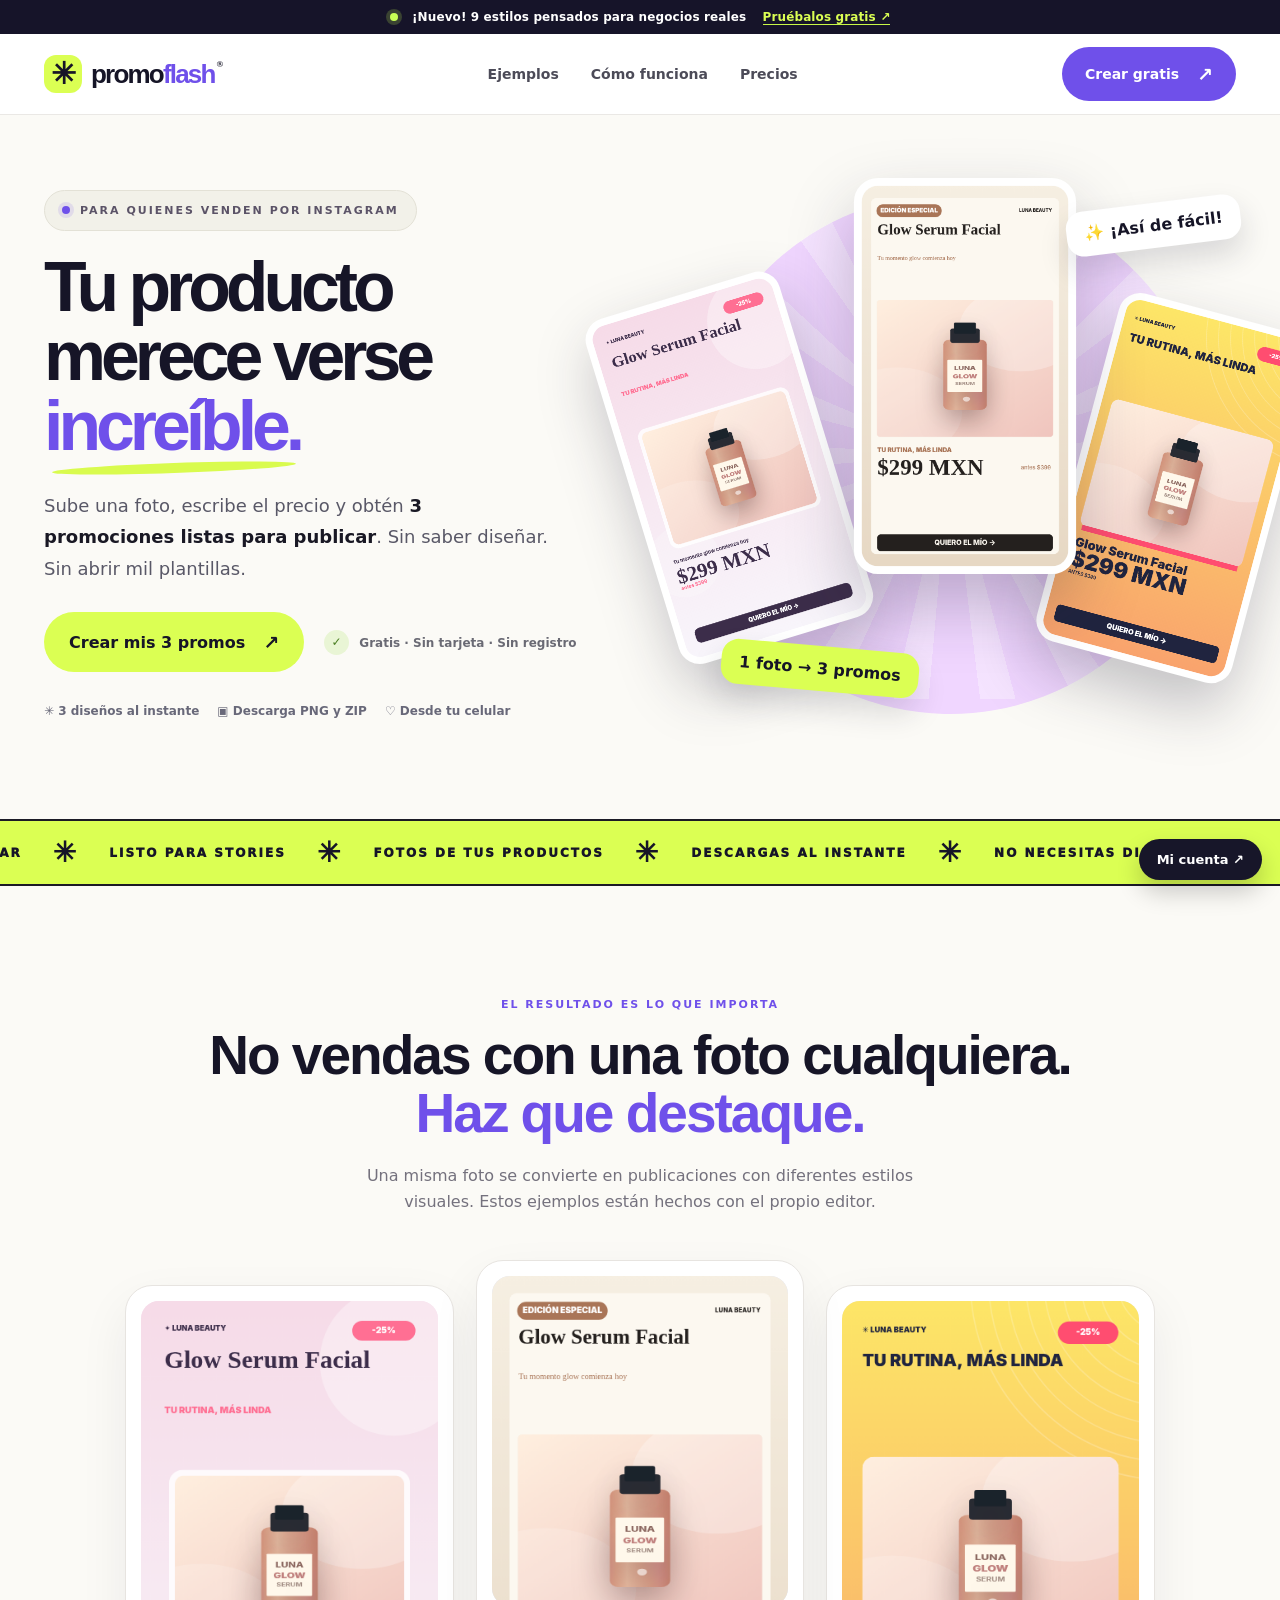
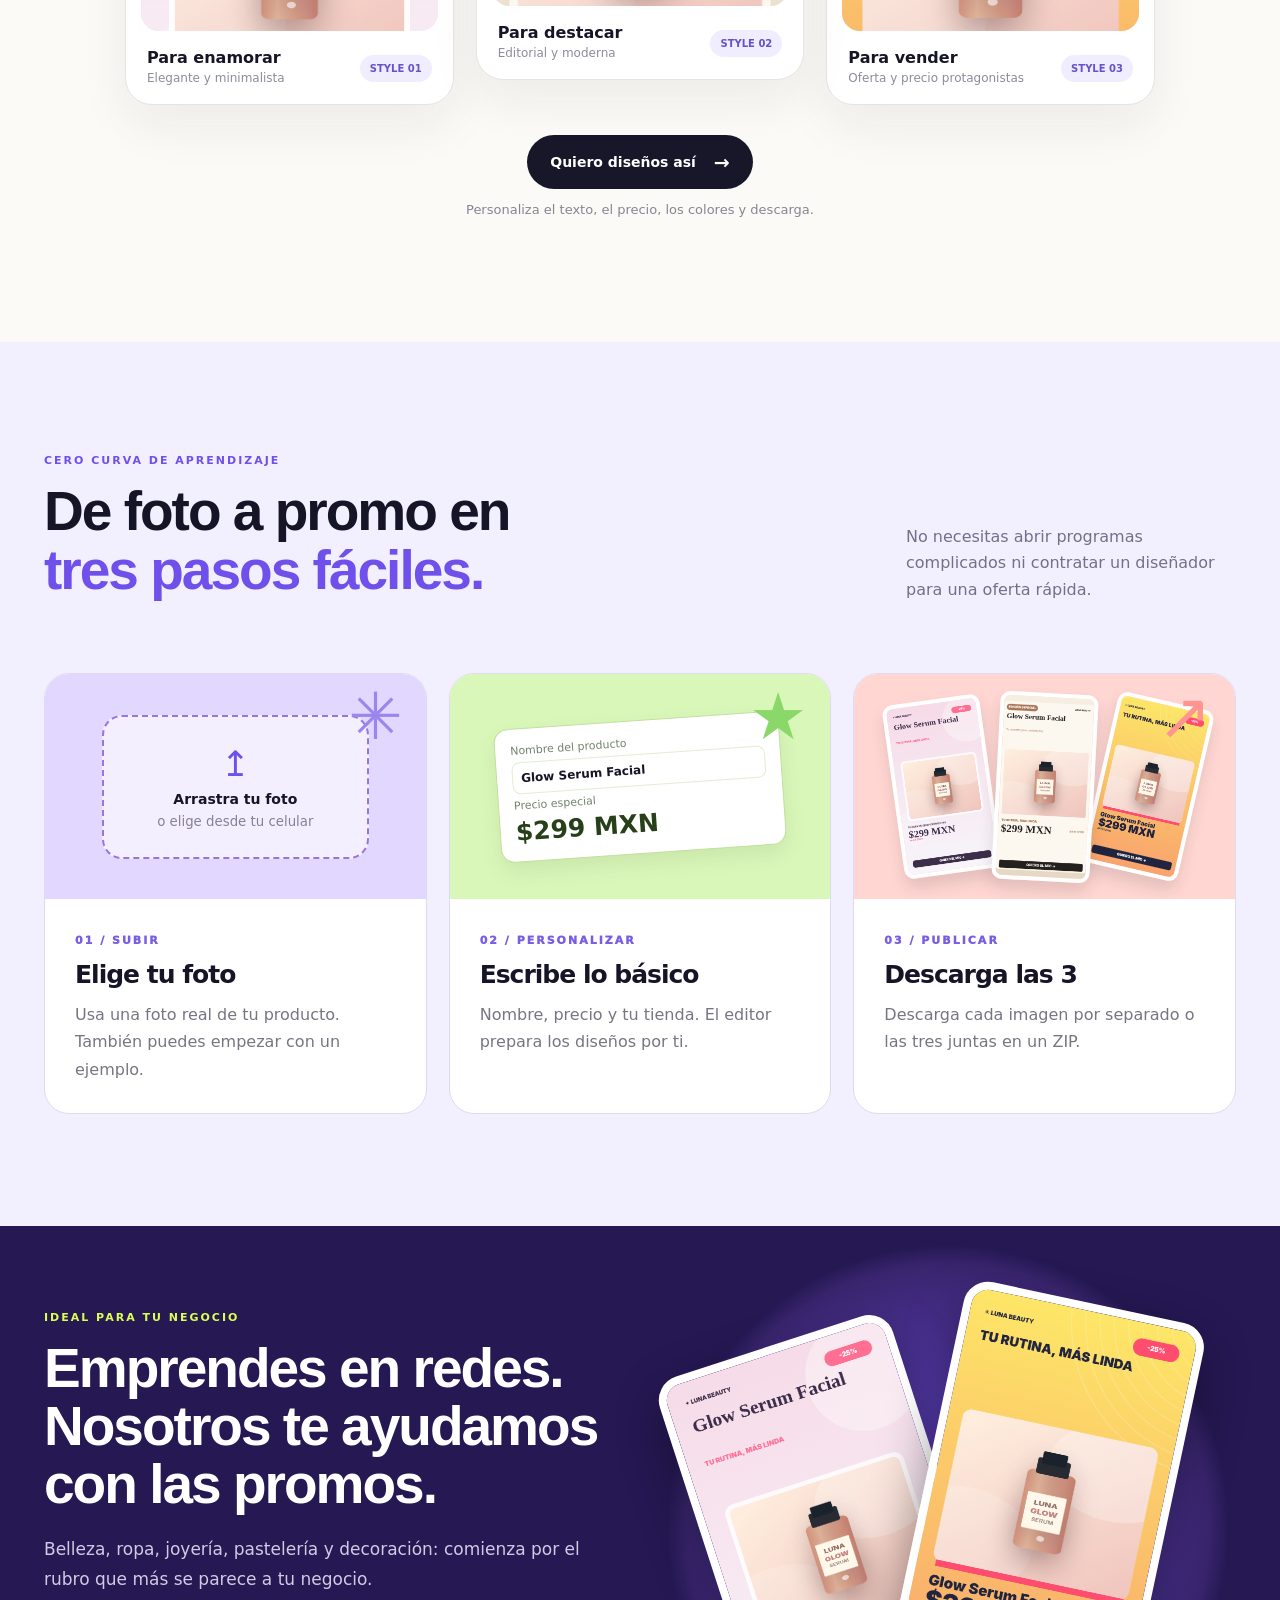
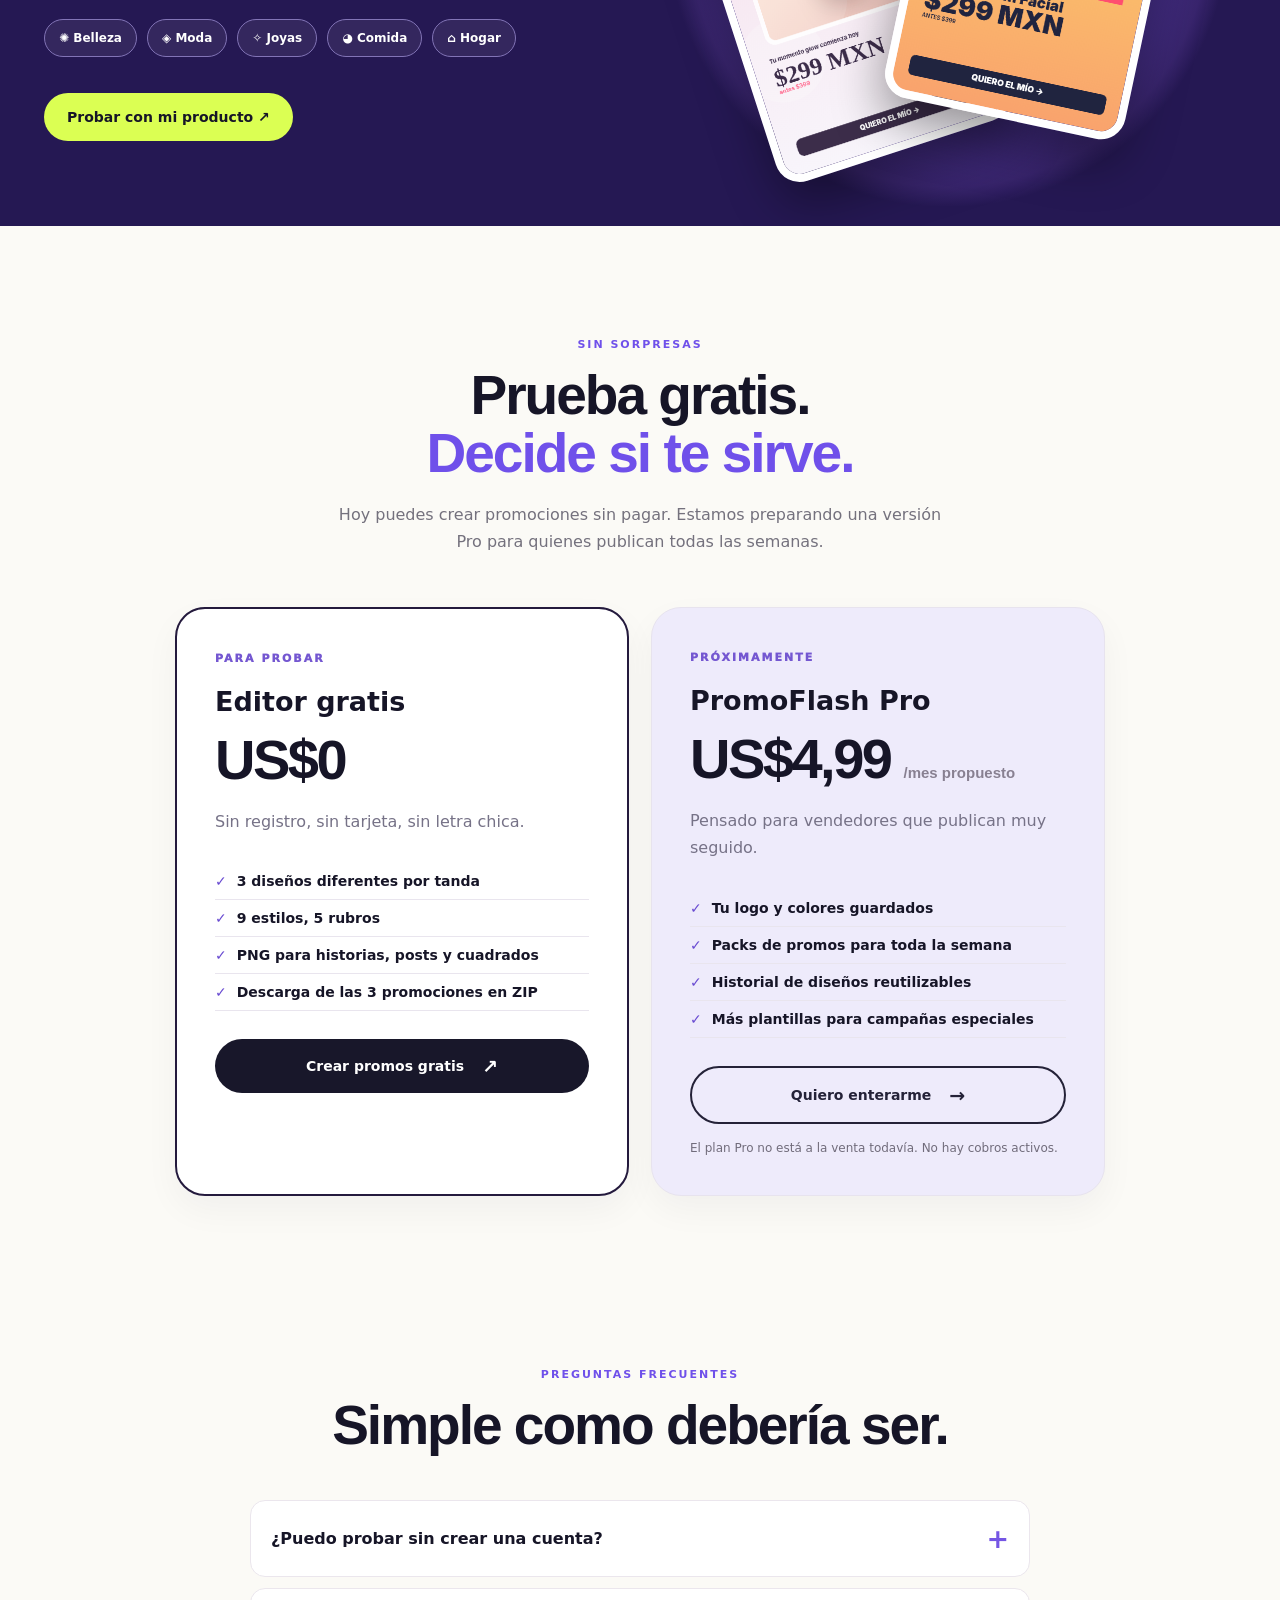
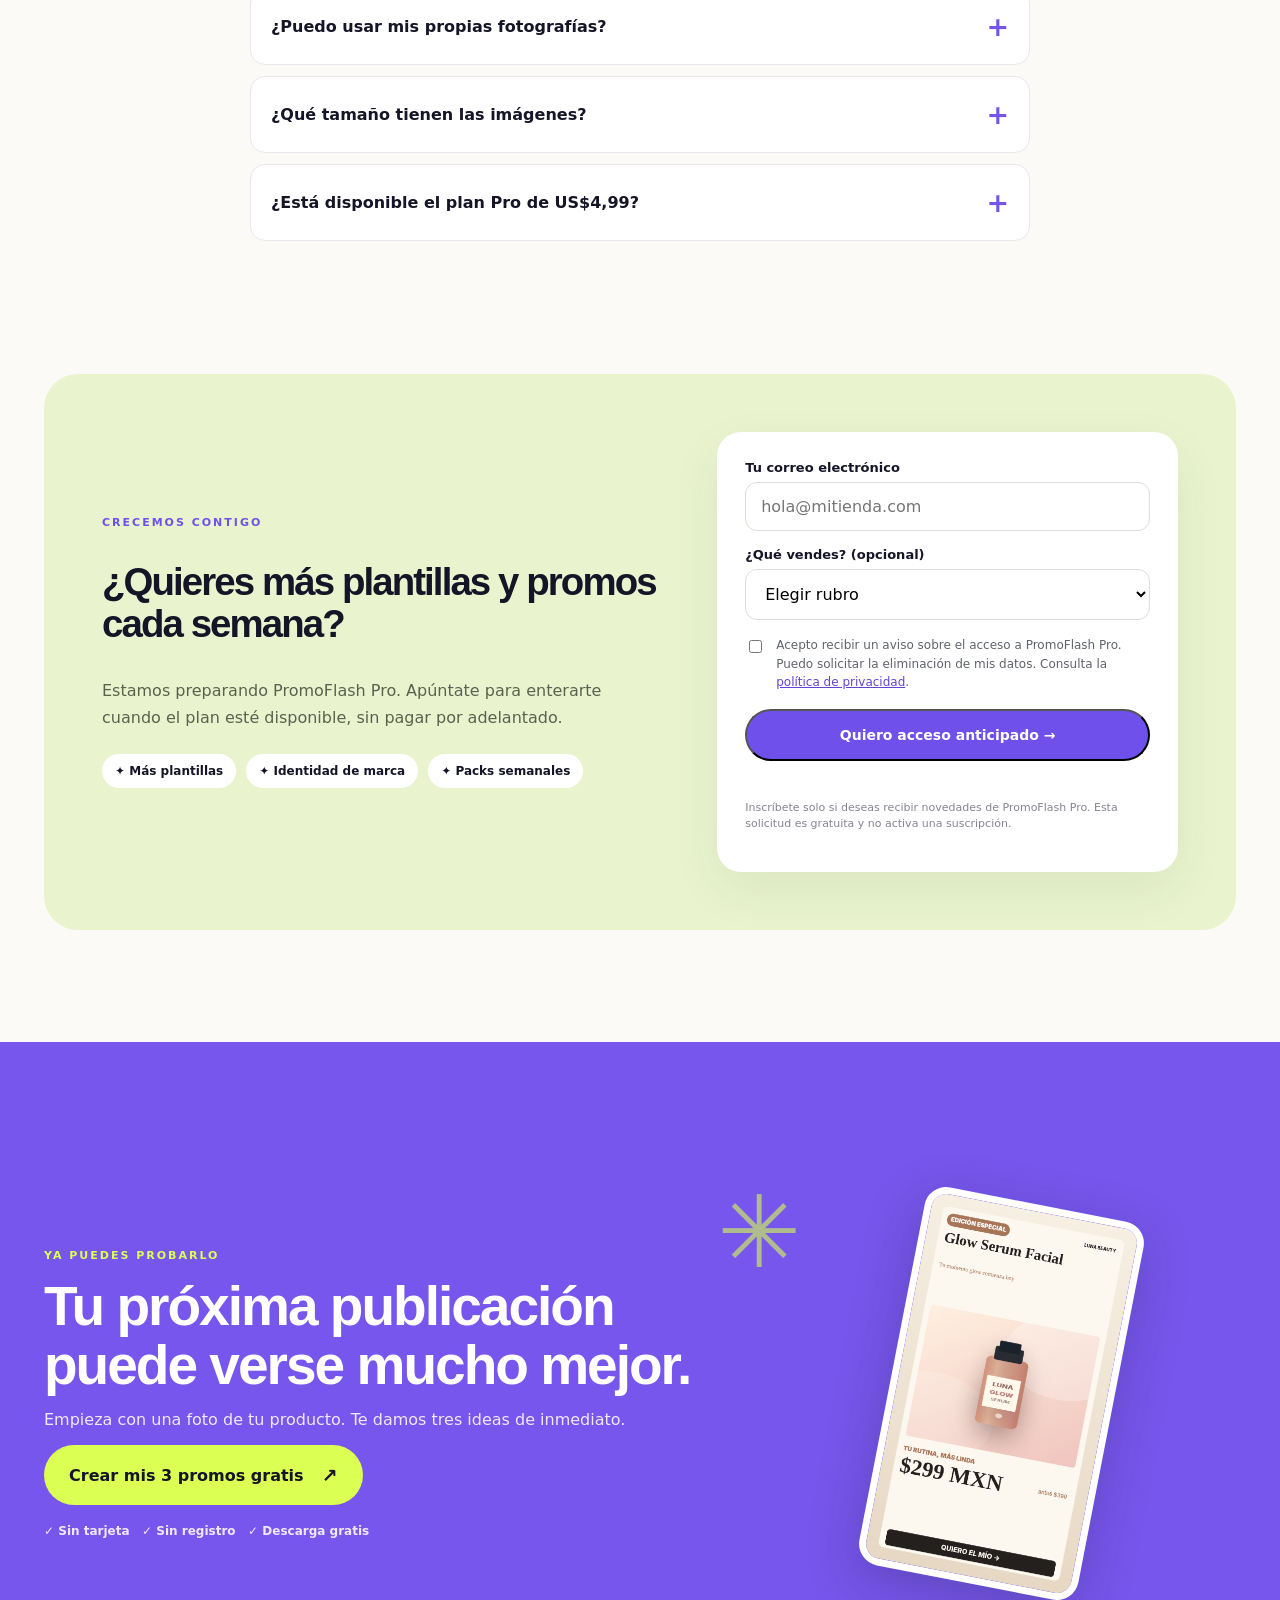
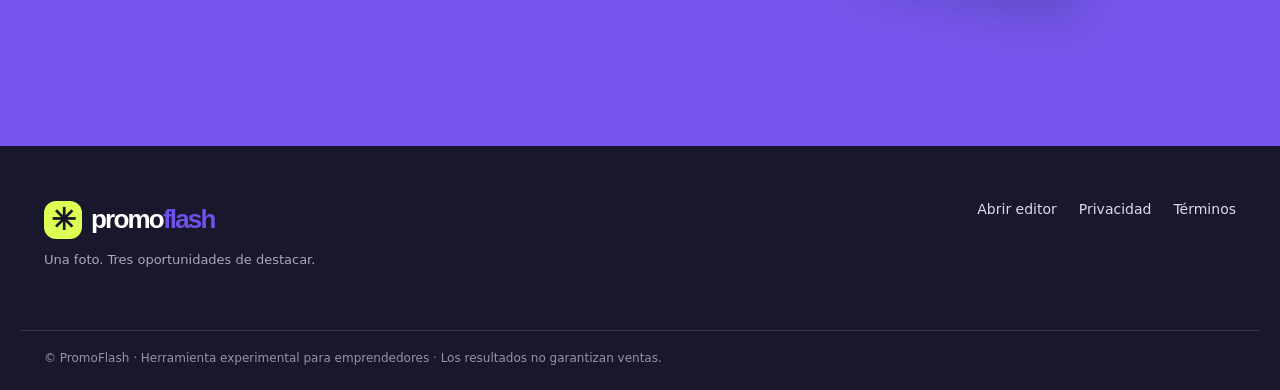
==== commit 4207fb2a: "Stage safe PromoFlash signup and landing analytics switch to shared factory Supabase" ====
--- a/index.html
+++ b/index.html
@@ -53,7 +53,7 @@
 // Marketing tags are loaded only after an affirmative analytics choice.
 function startAnalytics(){if(cfg.ga4MeasurementId){const s=document.createElement('script');s.async=true;s.src='https://www.googletagmanager.com/gtag/js?id='+encodeURIComponent(cfg.ga4MeasurementId);document.head.appendChild(s);window.dataLayer=window.dataLayer||[];window.gtag=function(){window.dataLayer.push(arguments)};window.gtag('js',new Date());window.gtag('config',cfg.ga4MeasurementId)}if(cfg.metaPixelId){!function(f,b,e,v,n,t,s){if(f.fbq)return;n=f.fbq=function(){n.callMethod?n.callMethod.apply(n,arguments):n.queue.push(arguments)};if(!f._fbq)f._fbq=n;n.push=n;n.loaded=!0;n.version='2.0';n.queue=[];t=b.createElement(e);t.async=!0;t.src=v;s=b.getElementsByTagName(e)[0];s.parentNode.insertBefore(t,s)}(window,document,'script','https://connect.facebook.net/en_US/fbevents.js');window.fbq('init',cfg.metaPixelId);window.fbq('track','PageView')}if(cfg.plausibleDomain){const s=document.createElement('script');s.defer=true;s.src='https://plausible.io/js/script.js';s.dataset.domain=cfg.plausibleDomain;document.head.appendChild(s)}}
 // Estadísticas voluntarias: nunca interrumpir ni rastrear por defecto.
-function recordVisit(){try{if(localStorage.getItem('promoflash_analytics_choice')!=='yes')return;const p=new URLSearchParams(location.search);fetch(cfg.supabaseUrl+'/functions/v1/promoflash-events',{method:'POST',headers:{'Content-Type':'application/json','apikey':cfg.supabaseAnonKey},body:JSON.stringify({event_name:'landing_view',utm_source:p.get('utm_source')||'',utm_medium:p.get('utm_medium')||'',utm_campaign:p.get('utm_campaign')||''}),keepalive:true}).catch(()=>{})}catch(e){}}
+function recordVisit(){try{if(localStorage.getItem('promoflash_analytics_choice')!=='yes')return;const p=new URLSearchParams(location.search);fetch((cfg.factoryApiUrl||cfg.supabaseUrl)+'/functions/v1/promoflash-events',{method:'POST',headers:{'Content-Type':'application/json','apikey':(cfg.factoryApiKey||cfg.supabaseAnonKey)},body:JSON.stringify({event_name:'landing_view',utm_source:p.get('utm_source')||'',utm_medium:p.get('utm_medium')||'',utm_campaign:p.get('utm_campaign')||''}),keepalive:true}).catch(()=>{})}catch(e){}}
 let choice=null;try{choice=localStorage.getItem('promoflash_analytics_choice')}catch(e){}
 if(choice==='yes'){startAnalytics();recordVisit()}
 
@@ -75,11 +75,11 @@
 if(document.getElementById('website').value)return;
 if(!email.checkValidity()){email.reportValidity();return}
 if(!consent.checked){consent.reportValidity();return}
-if(!cfg.supabaseUrl||!cfg.supabaseAnonKey||!cfg.contactEmail){status.textContent='Estamos terminando de habilitar el registro. Por ahora, prueba el editor gratis.';return}
+if(!(cfg.factoryApiUrl||cfg.supabaseUrl)||!(cfg.factoryApiKey||cfg.supabaseAnonKey)||!cfg.contactEmail){status.textContent='Estamos terminando de habilitar el registro. Por ahora, prueba el editor gratis.';return}
 button.disabled=true;status.textContent='Enviando…';
 const campaign=new URLSearchParams(location.search);
 const item={email:email.value.trim().slice(0,254),business:document.getElementById('business').value,website:document.getElementById('website').value,consent:true,source:'landing',utm_source:(campaign.get('utm_source')||'').slice(0,100),utm_campaign:(campaign.get('utm_campaign')||'').slice(0,100),utm_medium:(campaign.get('utm_medium')||'').slice(0,100)};
-try{const response=await fetch(cfg.supabaseUrl.replace(/\/$/,'')+'/functions/v1/promoflash-lead',{method:'POST',headers:{'Content-Type':'application/json','apikey':cfg.supabaseAnonKey},body:JSON.stringify(item)});
+try{const response=await fetch((cfg.factoryApiUrl||cfg.supabaseUrl).replace(/\/$/,'')+'/functions/v1/promoflash-lead',{method:'POST',headers:{'Content-Type':'application/json','apikey':(cfg.factoryApiKey||cfg.supabaseAnonKey)},body:JSON.stringify(item)});
 if(!response.ok)throw new Error('HTTP '+response.status);
 form.reset();status.textContent='¡Listo! Te avisaremos cuando Pro esté disponible.';
 if(typeof window.gtag==='function')window.gtag('event','lead_submitted',{event_category:'waitlist'});if(typeof window.fbq==='function')window.fbq('track','Lead');if(typeof window.plausible==='function')window.plausible('lead_submitted');}
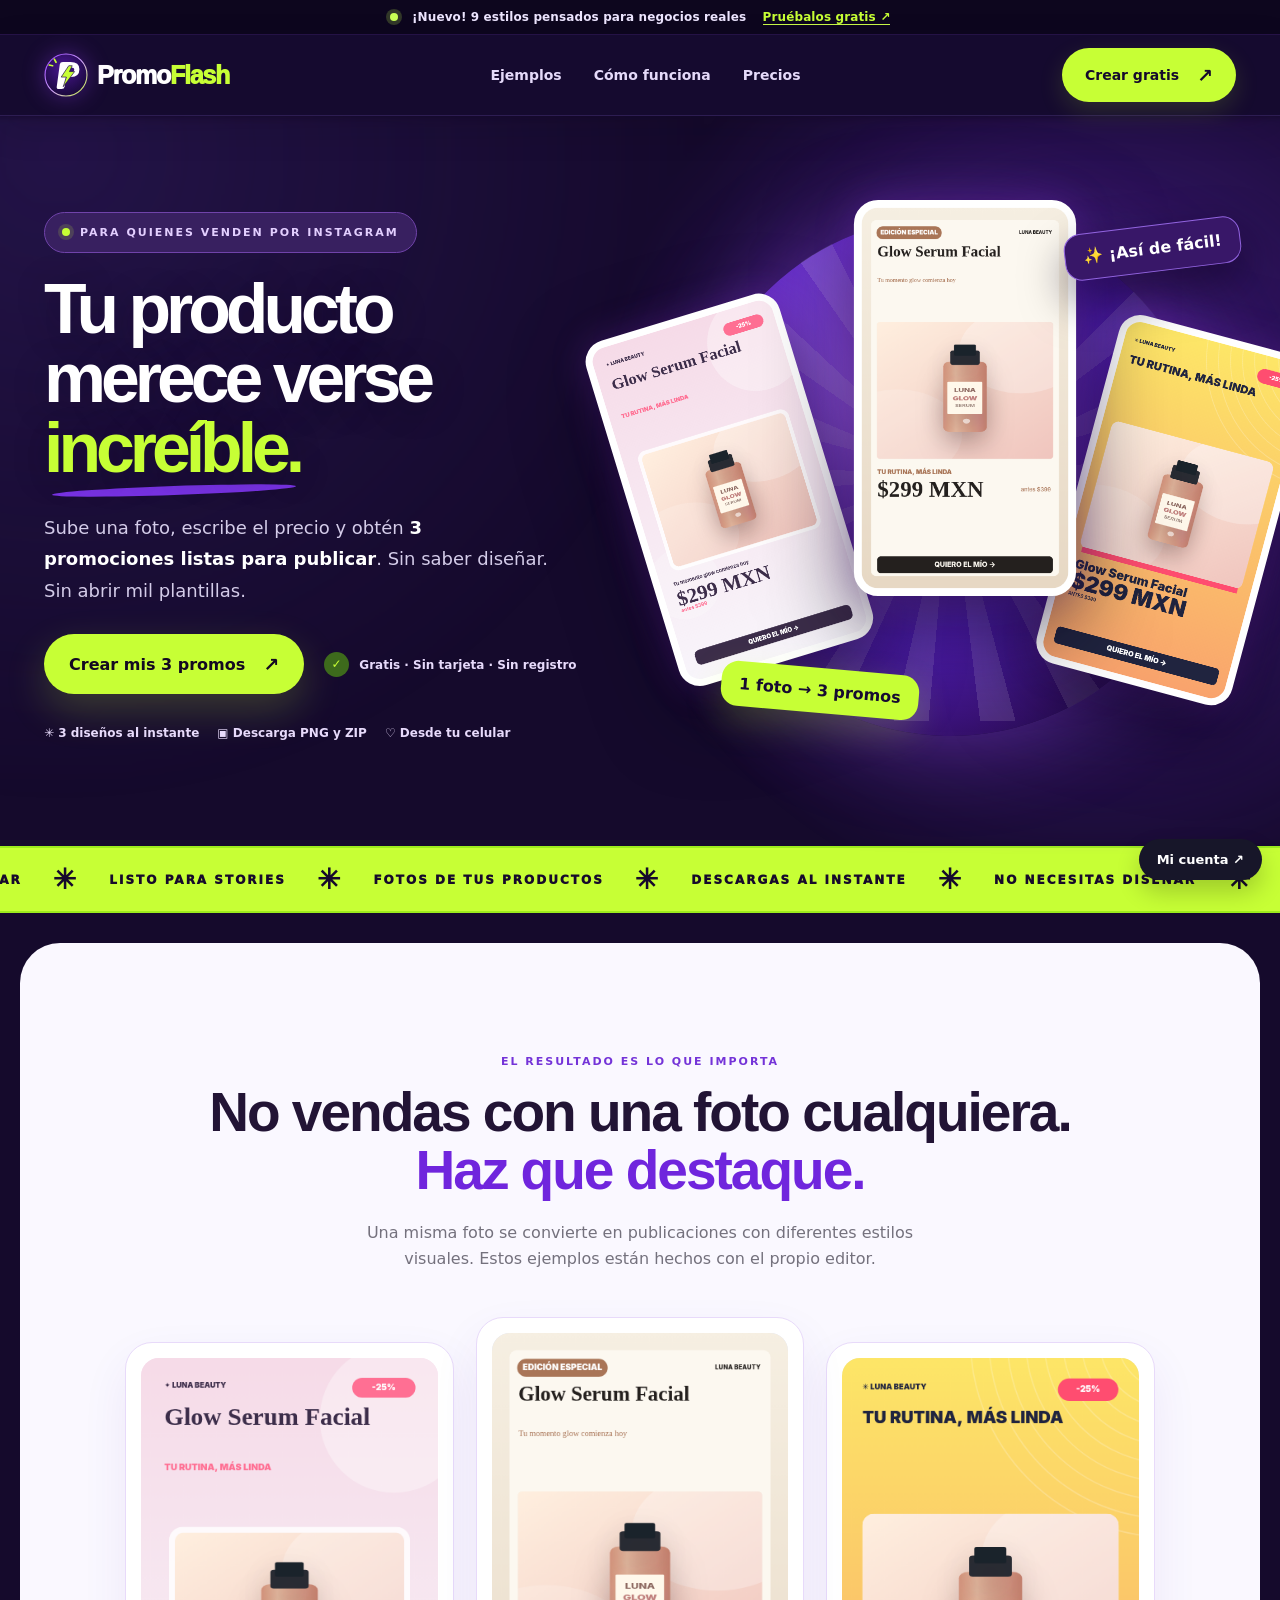
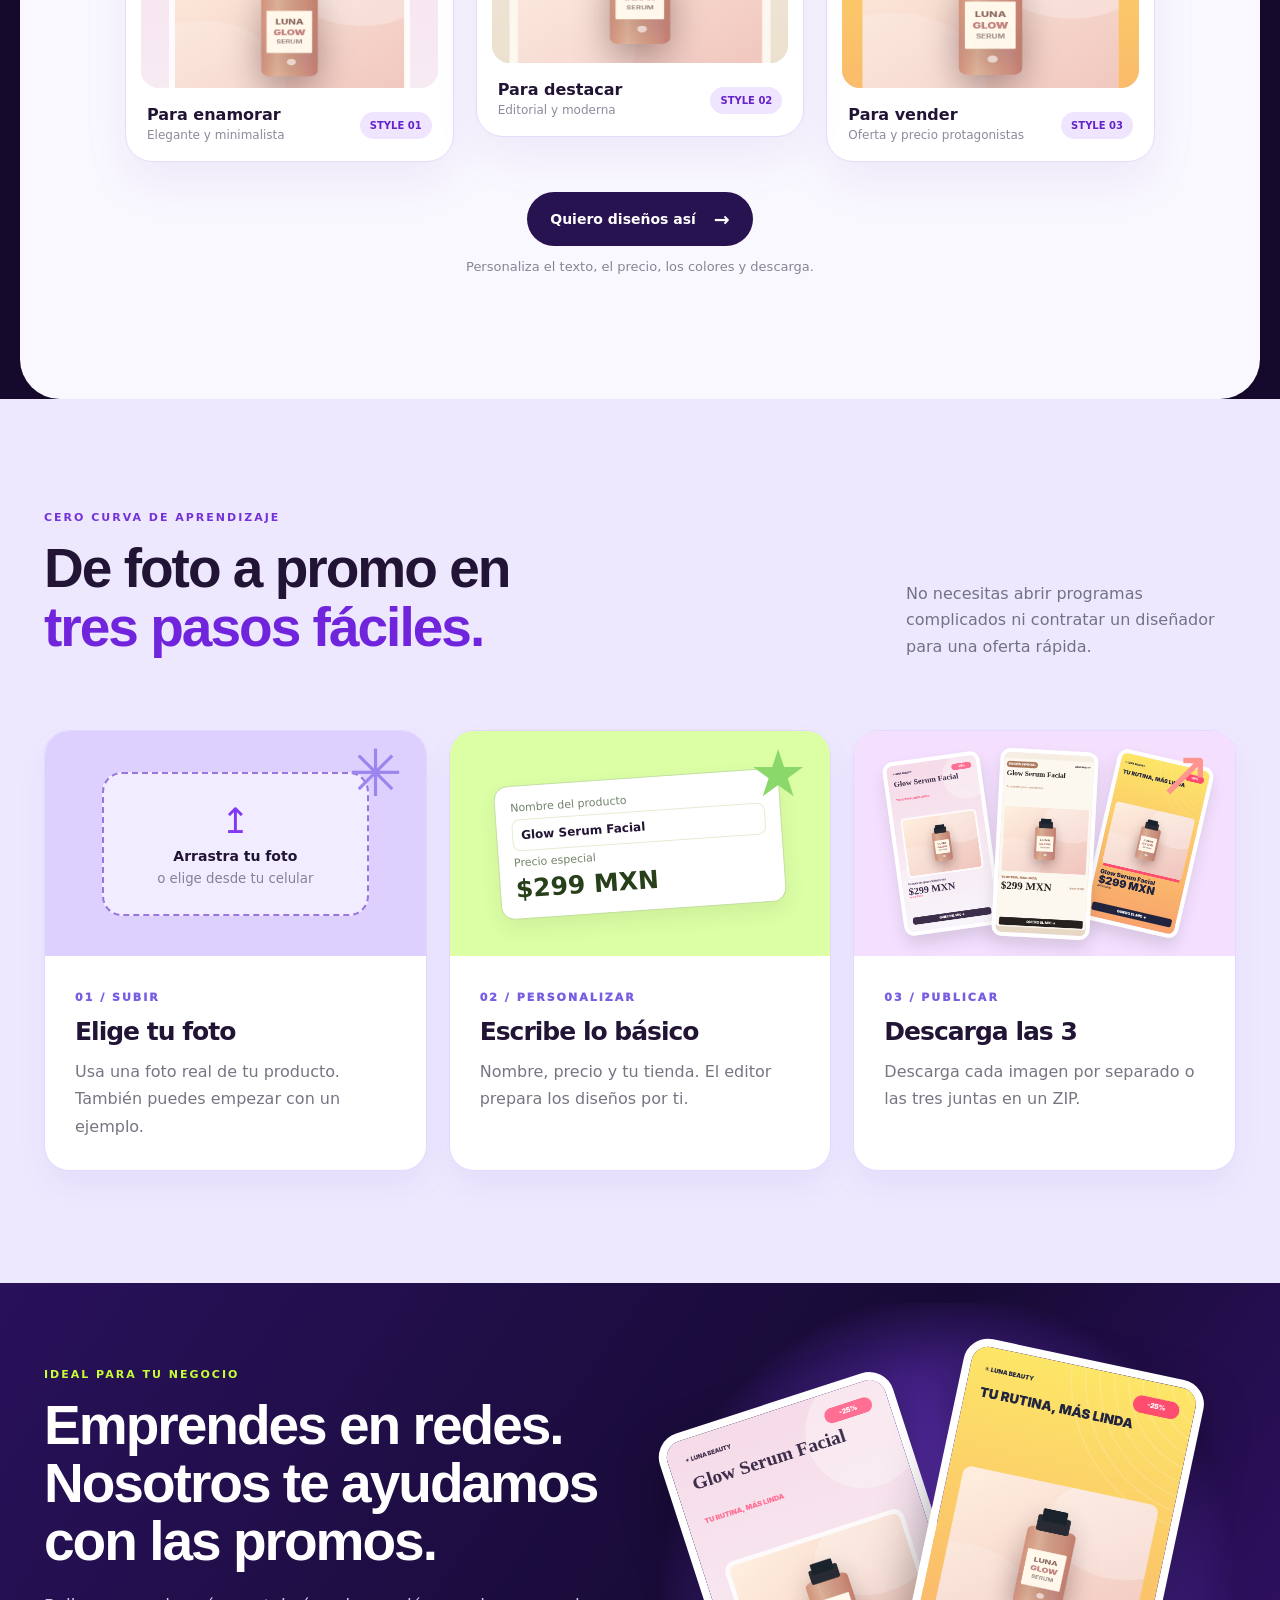
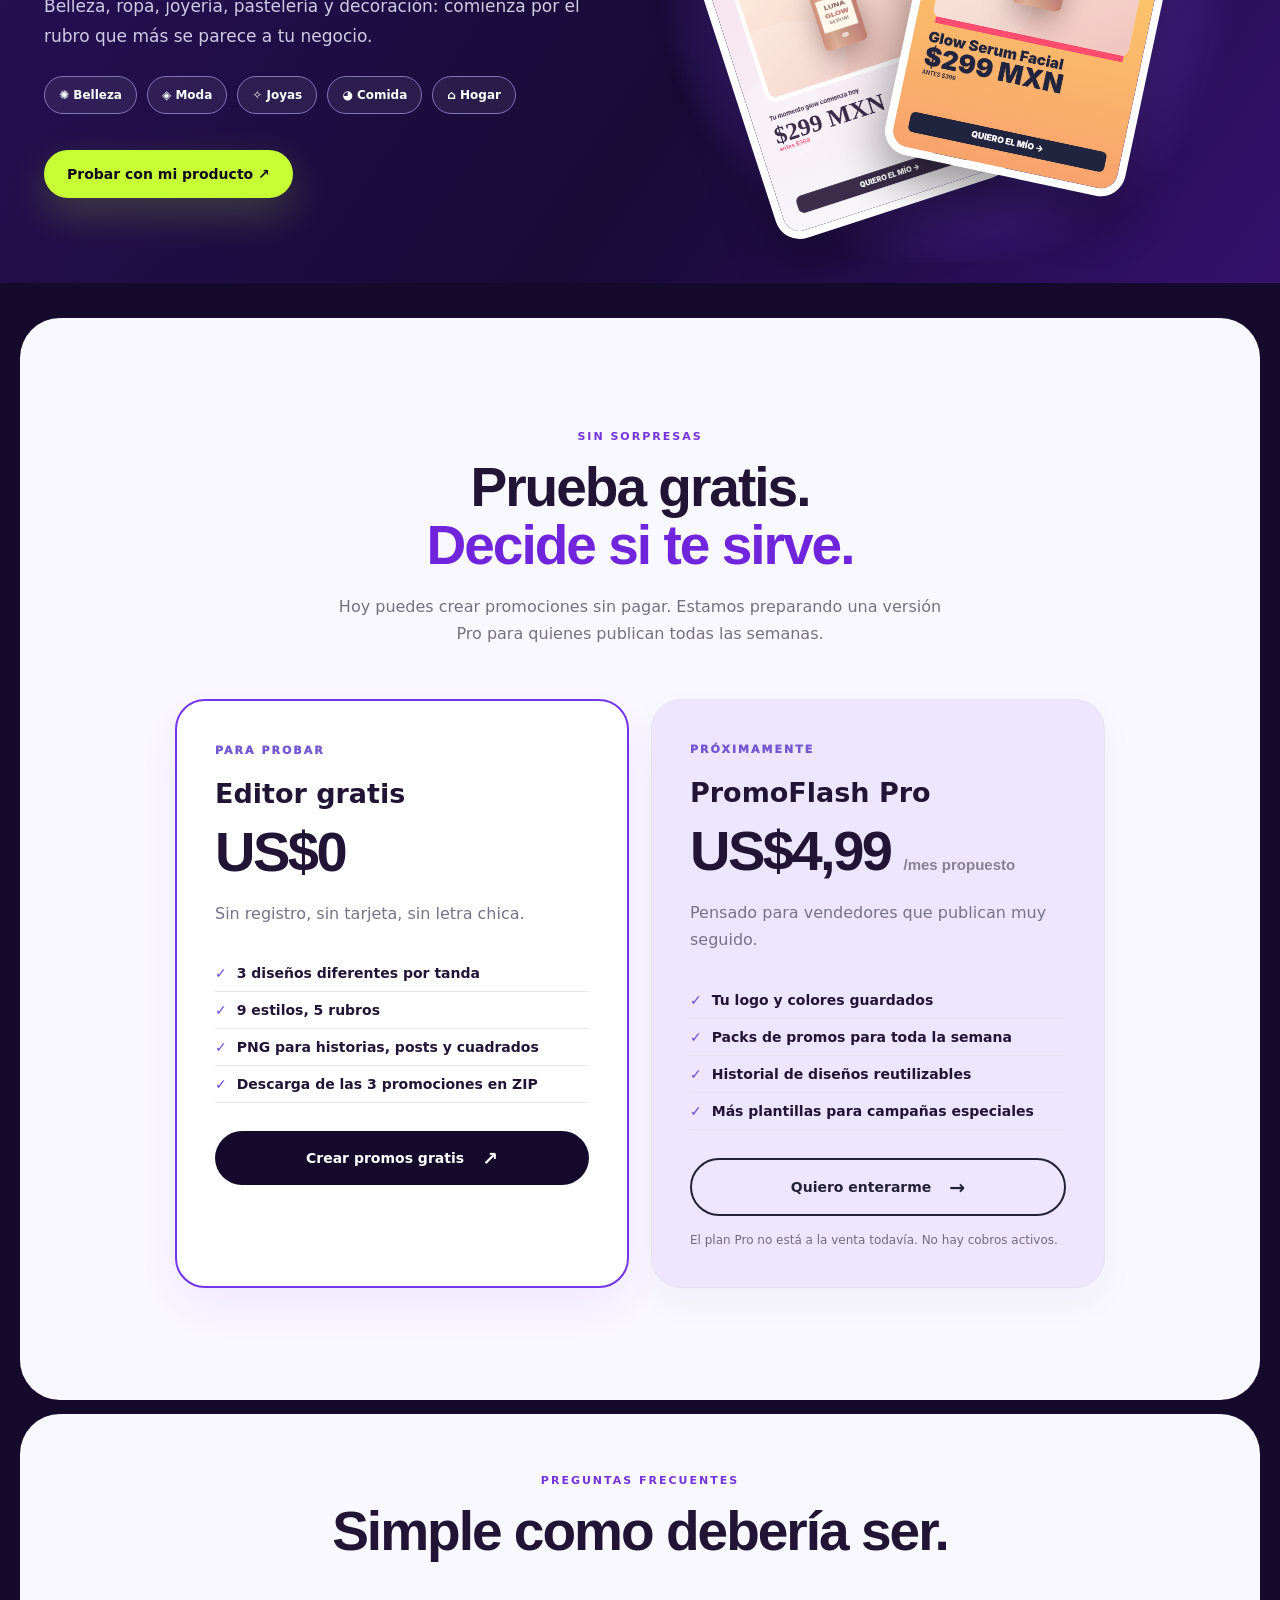
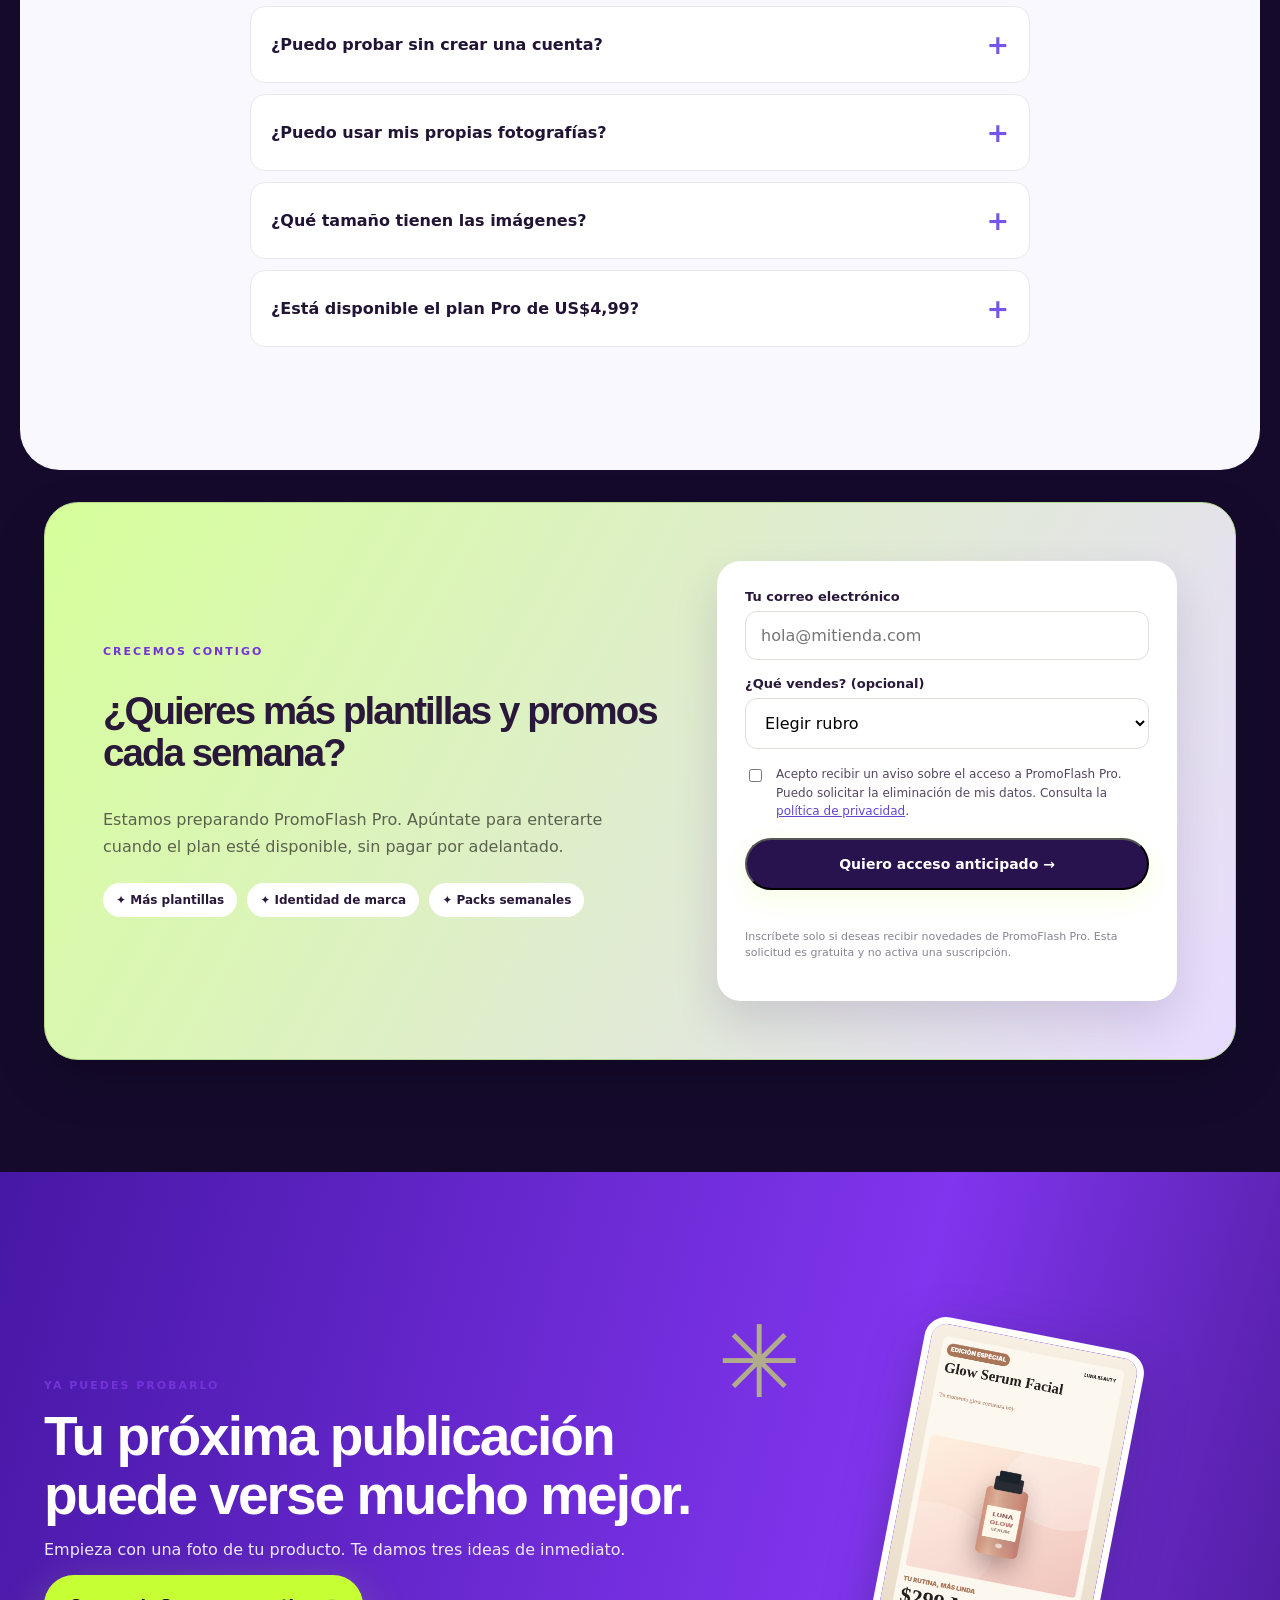
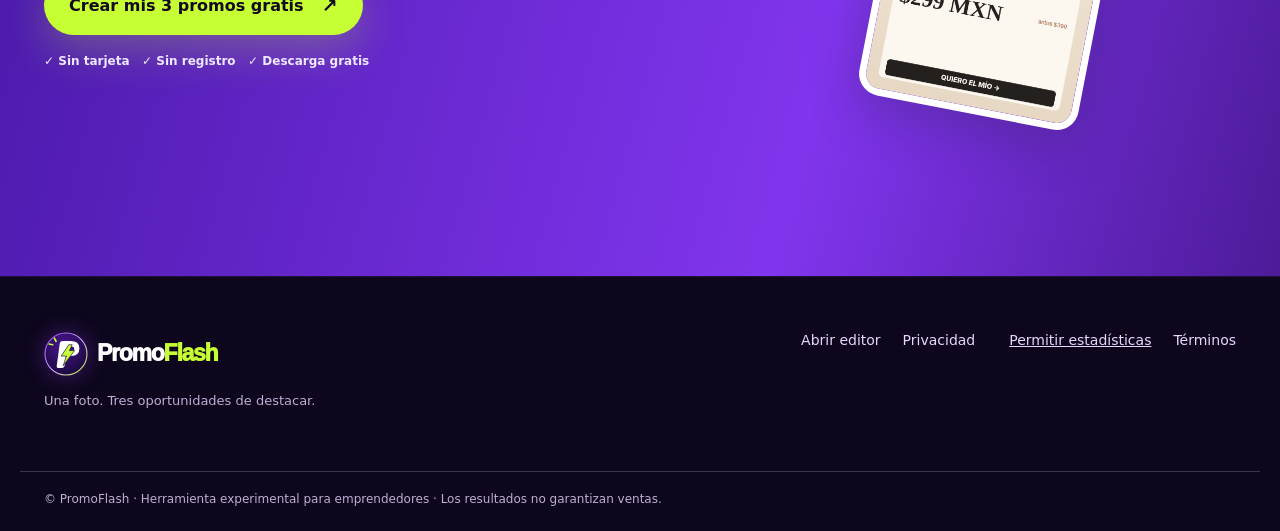
==== commit 94528d9d: "Apply PromoFlash neon brand across public pages (visual-only)" ====
--- a/index.html
+++ b/index.html
@@ -2,7 +2,7 @@
 <html lang="es">
 <head>
 <meta charset="utf-8"><meta name="viewport" content="width=device-width, initial-scale=1">
-<meta name="theme-color" content="#171629">
+<meta name="theme-color" content="#150a2c">
 <meta name="description" content="Una foto. Tres diseños increíbles para Instagram. Promos listas para publicar sin saber diseñar, sin tarjeta y sin registrarte. Pruébalo gratis.">
 <meta property="og:title" content="PromoFlash · De foto normal a promo irresistible">
 <meta property="og:description" content="Crea 3 diseños de productos en segundos, sin saber diseñar. Gratis para probar.">
@@ -17,10 +17,12 @@
 
 .lead-section{padding-top:10px}.lead-shell{display:grid;grid-template-columns:1.1fr .9fr;gap:52px;align-items:center;background:#e9f4ce;border-radius:34px;padding:58px}.lead-copy h2{font-family:'Space Grotesk',sans-serif;font-size:clamp(35px,3vw,49px);letter-spacing:-1.9px;line-height:1.1}.lead-copy p{font-size:16px;line-height:1.7;color:#5b614f}.lead-benefits{display:flex;gap:10px;flex-wrap:wrap;margin-top:22px}.lead-benefits span{background:#fff;border-radius:99px;font-size:12px;font-weight:900;padding:10px 13px}.lead-form{background:#fff;border-radius:24px;padding:28px;box-shadow:0 18px 50px #2b3c1c12}.lead-form .field{margin-bottom:16px}.lead-form label{display:block;font-size:13px;font-weight:800;margin-bottom:7px}.lead-form input[type=email],.lead-form select{width:100%;padding:14px 15px;border:1px solid #dddfd8;border-radius:12px;background:#fff;font:inherit}.lead-form .consent{display:flex;gap:11px;align-items:flex-start;font-weight:500;font-size:12px;color:#60636b;line-height:1.55;margin:13px 0 17px}.lead-form .consent input{flex:none;margin-top:4px;accent-color:#6f50ea}.lead-form .consent a{color:#6344d1;text-decoration:underline}.lead-form button{width:100%}.lead-status{font-size:13px;line-height:1.5;color:#583da7;min-height:1em}.lead-note{font-size:11px;color:#858593;line-height:1.5}.trap{position:absolute;left:-99999px;opacity:0}@media(max-width:800px){.lead-shell{grid-template-columns:1fr;padding:32px;gap:15px}}@media(max-width:600px){.lead-shell{padding:25px;border-radius:20px}.lead-form{padding:22px;border-radius:17px}}
 </style>
+<link rel="icon" type="image/svg+xml" href="brand-symbol.svg">
+<link rel="stylesheet" href="brand.css?v=20261025">
 </head>
-<body>
+<body class="pf-brand pf-landing">
 <div class="announcement"><span class="pulse"></span> ¡Nuevo! 9 estilos pensados para negocios reales <a href="editor.html" data-event="banner_demo">Pruébalos gratis <span aria-hidden="true">↗</span></a></div>
-<header class="topbar"><nav class="container nav" aria-label="Navegación principal"><a href="./" class="logo" aria-label="PromoFlash inicio"><span class="logomark">✳</span> promo<span>flash</span><sup>®</sup></a><div class="navlinks"><a href="#resultados">Ejemplos</a><a href="#como-funciona">Cómo funciona</a><a href="#precios">Precios</a></div><a class="btn btn-primary navcta" href="editor.html" data-event="nav_demo">Crear gratis <span>↗</span></a></nav></header>
+<header class="topbar"><nav class="container nav" aria-label="Navegación principal"><a href="./" class="logo" aria-label="PromoFlash inicio"><img class="brand-symbol" src="brand-symbol.svg" alt="" width="44" height="44"><span class="brand-label"><span class="brand-promo">Promo</span><span class="brand-flash">Flash</span></span></a><div class="navlinks"><a href="#resultados">Ejemplos</a><a href="#como-funciona">Cómo funciona</a><a href="#precios">Precios</a></div><a class="btn btn-primary navcta" href="editor.html" data-event="nav_demo">Crear gratis <span>↗</span></a></nav></header>
 <main>
 <section class="hero container">
 <div class="hero-copy"><div class="eyebrow"><span class="dot"></span> PARA QUIENES VENDEN POR INSTAGRAM</div><h1>Tu producto<br>merece verse <span class="brush">increíble.</span></h1><p class="hero-lede">Sube una foto, escribe el precio y obtén <b>3 promociones listas para publicar</b>. Sin saber diseñar. Sin abrir mil plantillas.</p>
@@ -40,7 +42,7 @@
 <section class="lead-section section container" id="acceso"><div class="lead-shell"><div class="lead-copy"><div class="kicker">CRECEMOS CONTIGO</div><h2>¿Quieres más plantillas y promos cada semana?</h2><p>Estamos preparando PromoFlash Pro. Apúntate para enterarte cuando el plan esté disponible, sin pagar por adelantado.</p><div class="lead-benefits"><span>✦ Más plantillas</span><span>✦ Identidad de marca</span><span>✦ Packs semanales</span></div></div><form id="leadForm" class="lead-form" novalidate><div class="field"><label for="email">Tu correo electrónico</label><input id="email" type="email" name="email" required autocomplete="email" maxlength="254" placeholder="hola@mitienda.com"></div><div class="field"><label for="business">¿Qué vendes? (opcional)</label><select id="business" name="business"><option value="">Elegir rubro</option><option value="Belleza">Belleza</option><option value="Moda">Moda</option><option value="Joyería">Joyería</option><option value="Comida">Comida</option><option value="Hogar">Hogar</option><option value="Otro">Otro</option></select></div><div class="trap" aria-hidden="true"><label for="website">No completar</label><input id="website" type="text" name="website" autocomplete="off" tabindex="-1"></div><label class="consent"><input id="privacyConsent" type="checkbox" required> <span>Acepto recibir un aviso sobre el acceso a PromoFlash Pro. Puedo solicitar la eliminación de mis datos. Consulta la <a href="privacidad.html">política de privacidad</a>.</span></label><button id="leadButton" class="btn btn-primary" type="submit">Quiero acceso anticipado →</button><p id="leadStatus" class="lead-status" role="status" aria-live="polite"></p><p class="lead-note">Inscríbete solo si deseas recibir novedades de PromoFlash Pro. Esta solicitud es gratuita y no activa una suscripción.</p></form></div></section>
 <section id="probar" class="final-cta section"><div class="container final-inner"><div class="final-spark">✳</div><div><div class="kicker white">YA PUEDES PROBARLO</div><h2>Tu próxima publicación<br>puede verse mucho mejor.</h2><p>Empieza con una foto de tu producto. Te damos tres ideas de inmediato.</p><a class="btn btn-lime btn-xl" href="editor.html" data-event="final_demo">Crear mis 3 promos gratis <span>↗</span></a><div class="final-note">✓ Sin tarjeta &nbsp; ✓ Sin registro &nbsp; ✓ Descarga gratis</div></div><div class="final-art"><img data-demo="2" alt="Ejemplo de promoción hecha con PromoFlash"></div></div></section>
 </main>
-<footer class="footer"><div class="container footer-inner"><div><a href="./" class="logo"><span class="logomark">✳</span> promo<span>flash</span></a><p>Una foto. Tres oportunidades de destacar.</p></div><div><a href="editor.html">Abrir editor</a><a href="privacidad.html">Privacidad</a><a href="terminos.html">Términos</a></div></div><div class="container foot-end">© PromoFlash · Herramienta experimental para emprendedores · Los resultados no garantizan ventas.</div></footer>
+<footer class="footer"><div class="container footer-inner"><div><a href="./" class="logo" aria-label="PromoFlash inicio"><img class="brand-symbol" src="brand-symbol.svg" alt="" width="44" height="44"><span class="brand-label"><span class="brand-promo">Promo</span><span class="brand-flash">Flash</span></span></a><p>Una foto. Tres oportunidades de destacar.</p></div><div><a href="editor.html">Abrir editor</a><a href="privacidad.html">Privacidad</a><a href="terminos.html">Términos</a></div></div><div class="container foot-end">© PromoFlash · Herramienta experimental para emprendedores · Los resultados no garantizan ventas.</div></footer>
 <script src="config.js"></script><script>window.PROMOFLASH_DEMOS=["[data-uri]","[data-uri]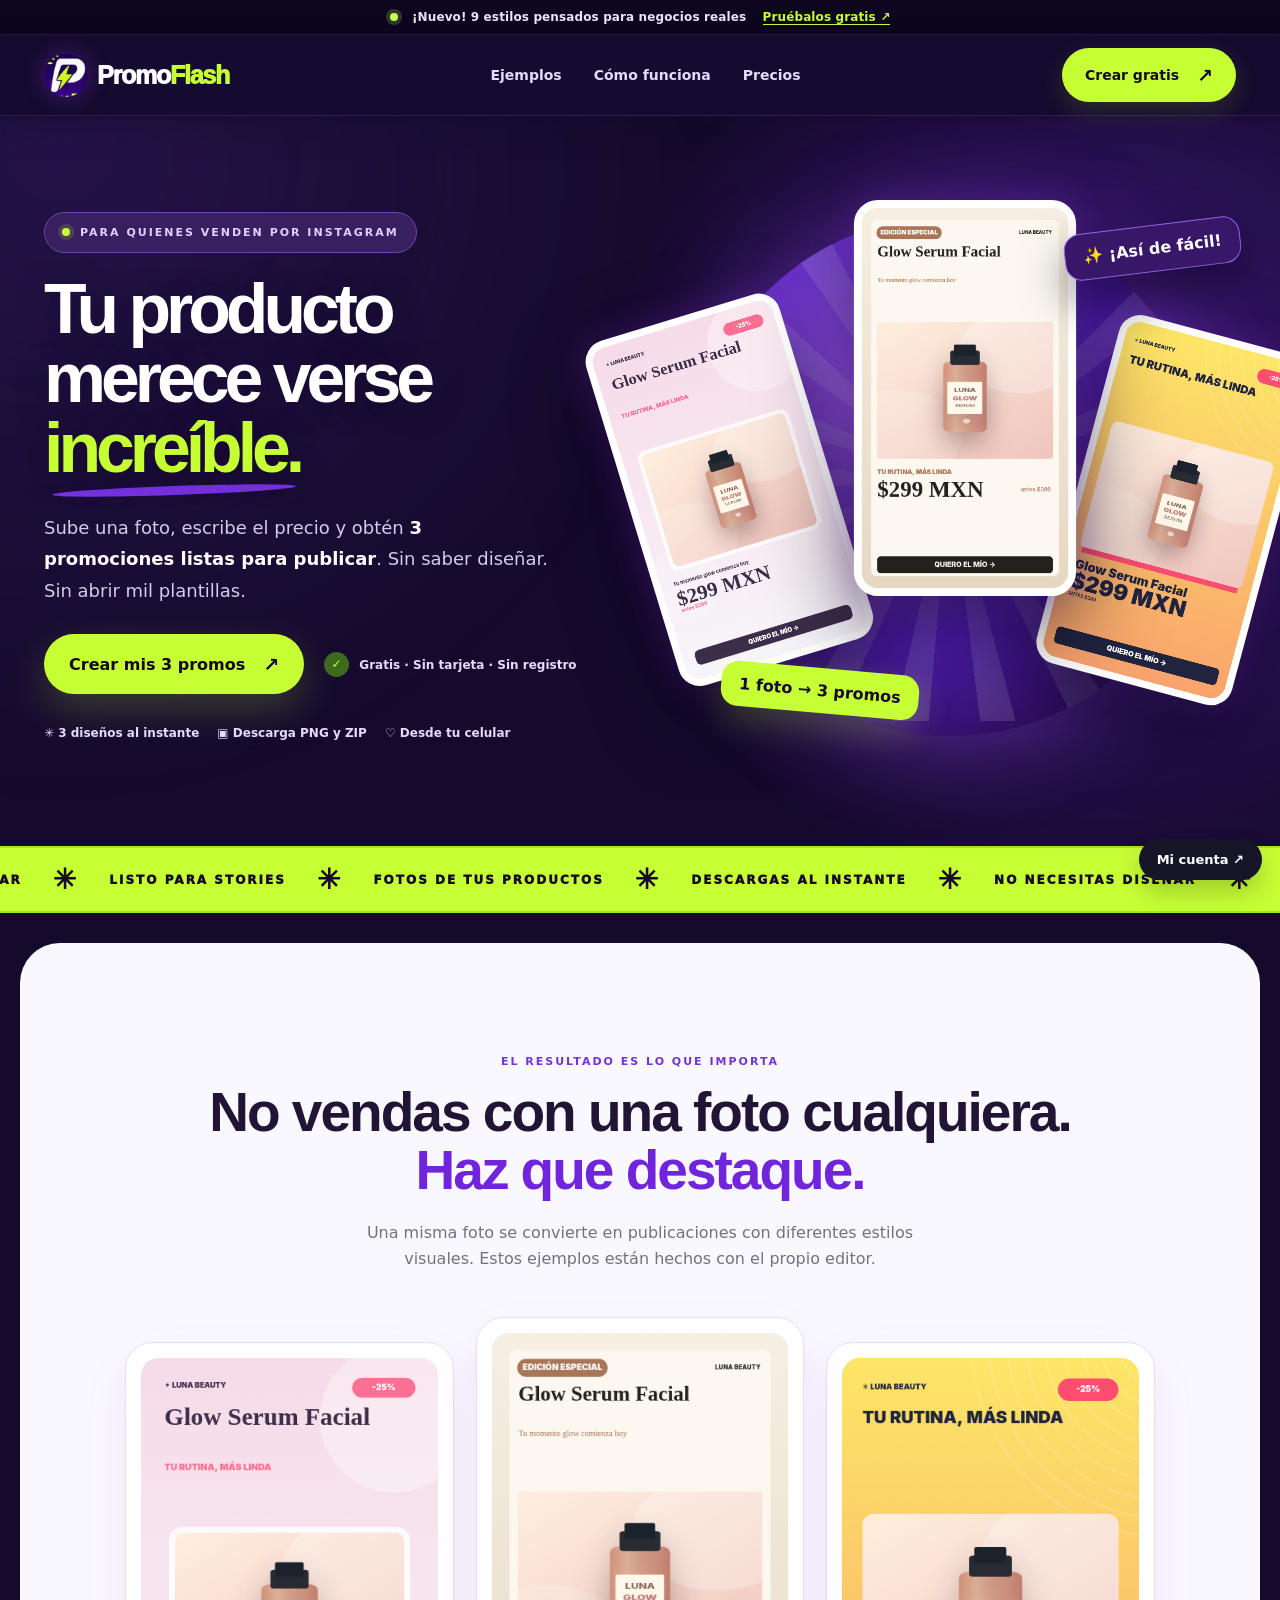
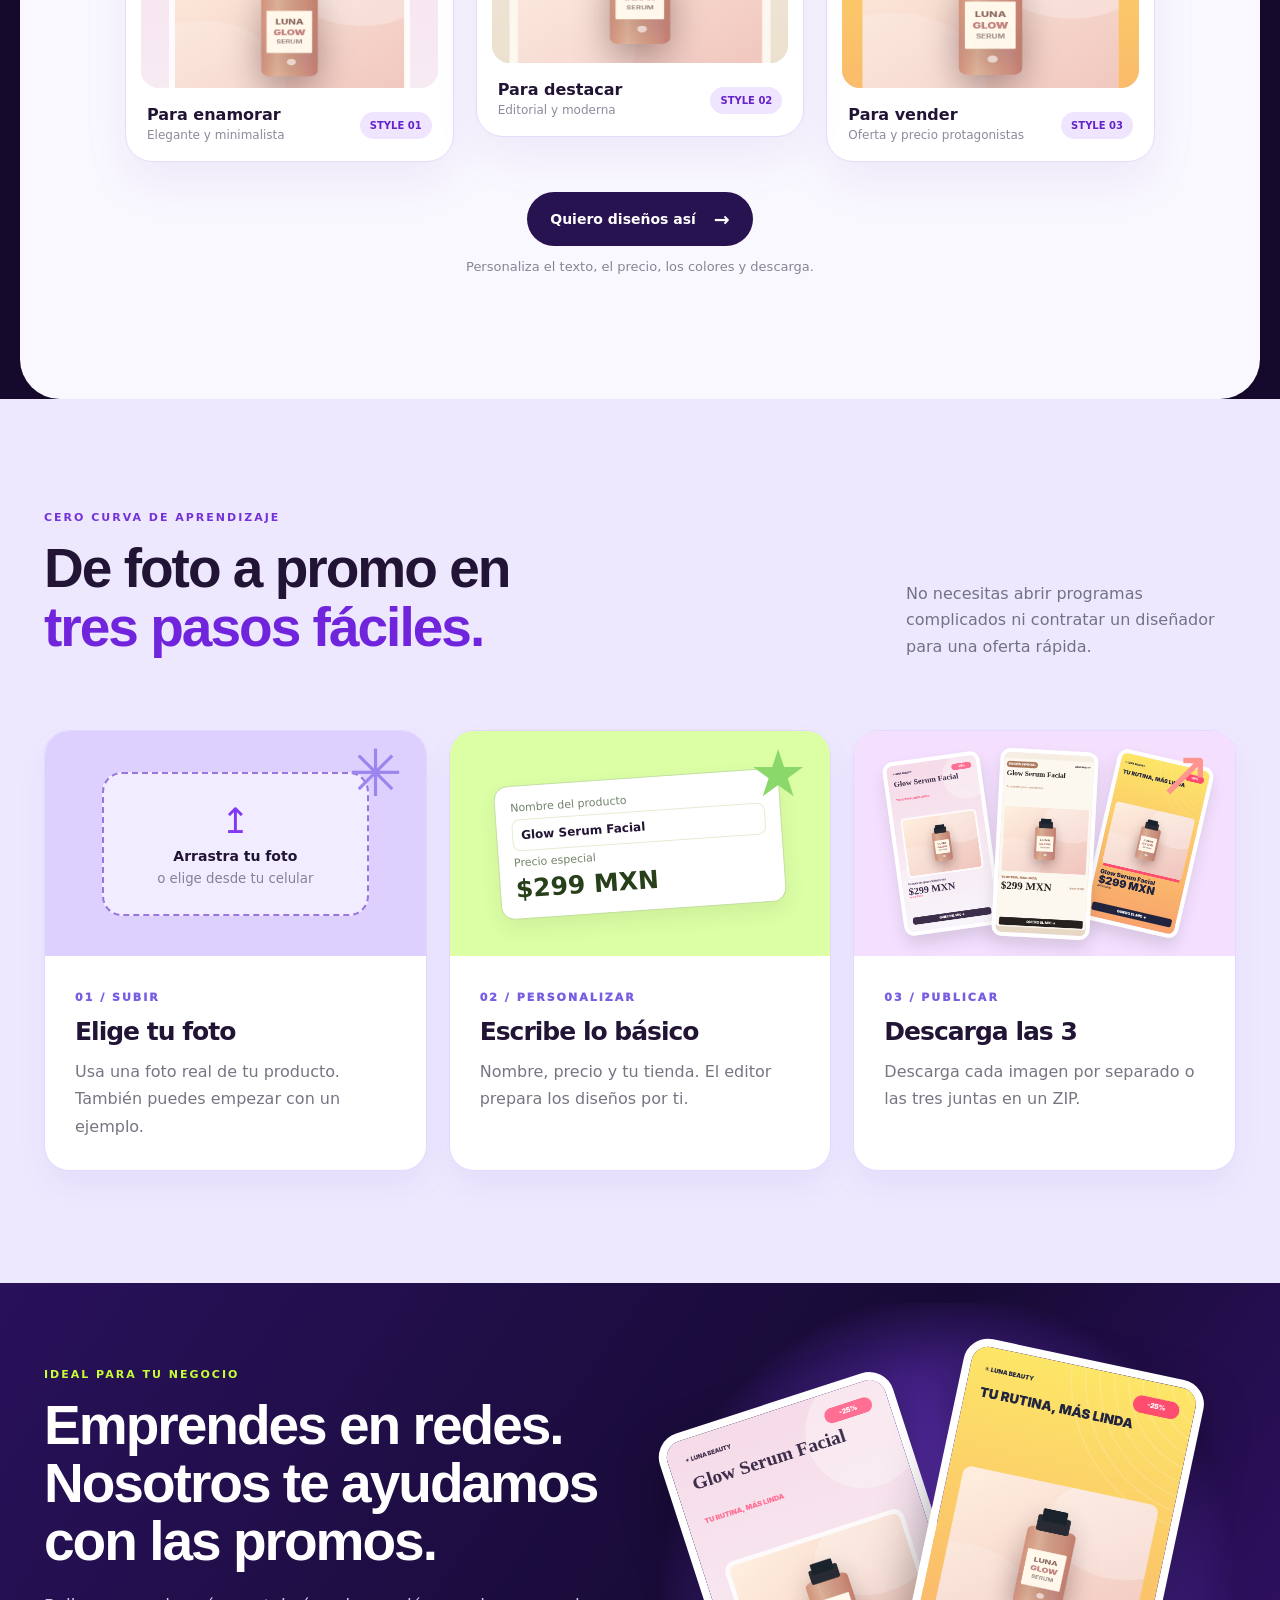
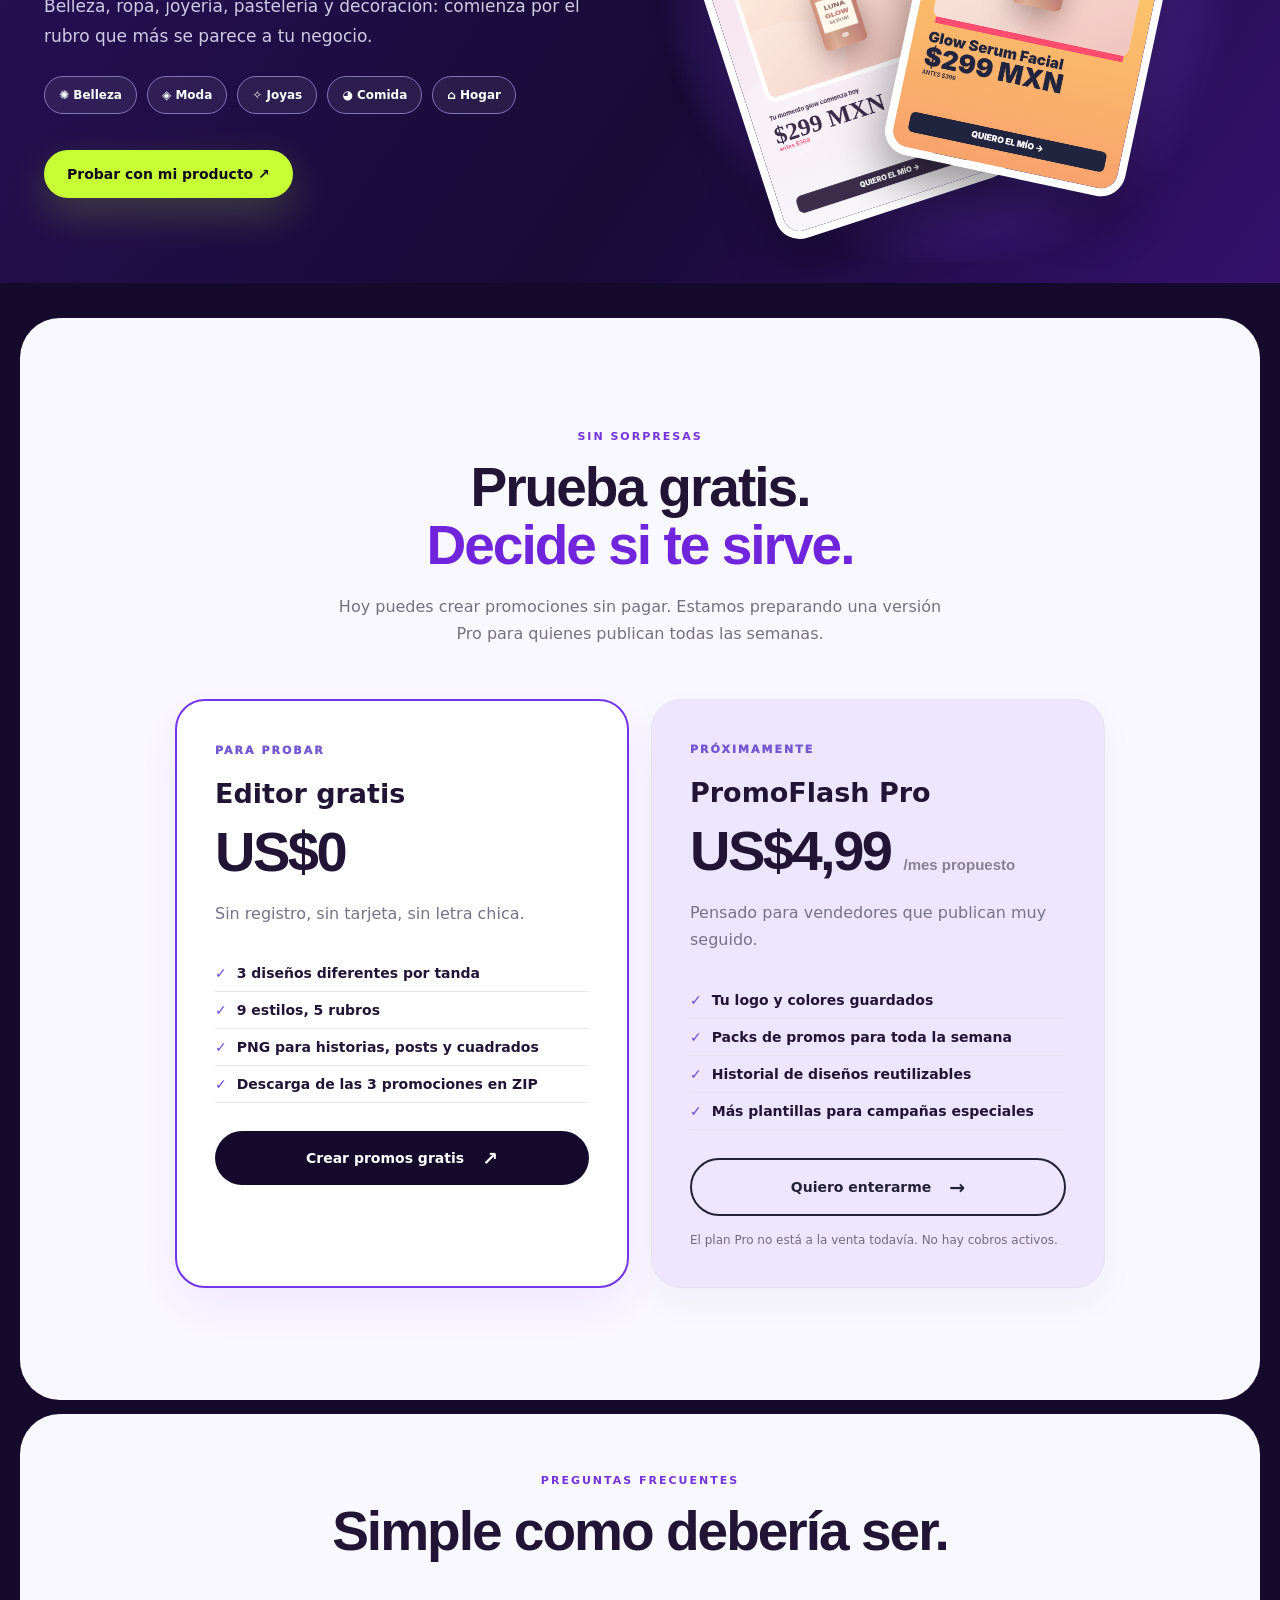
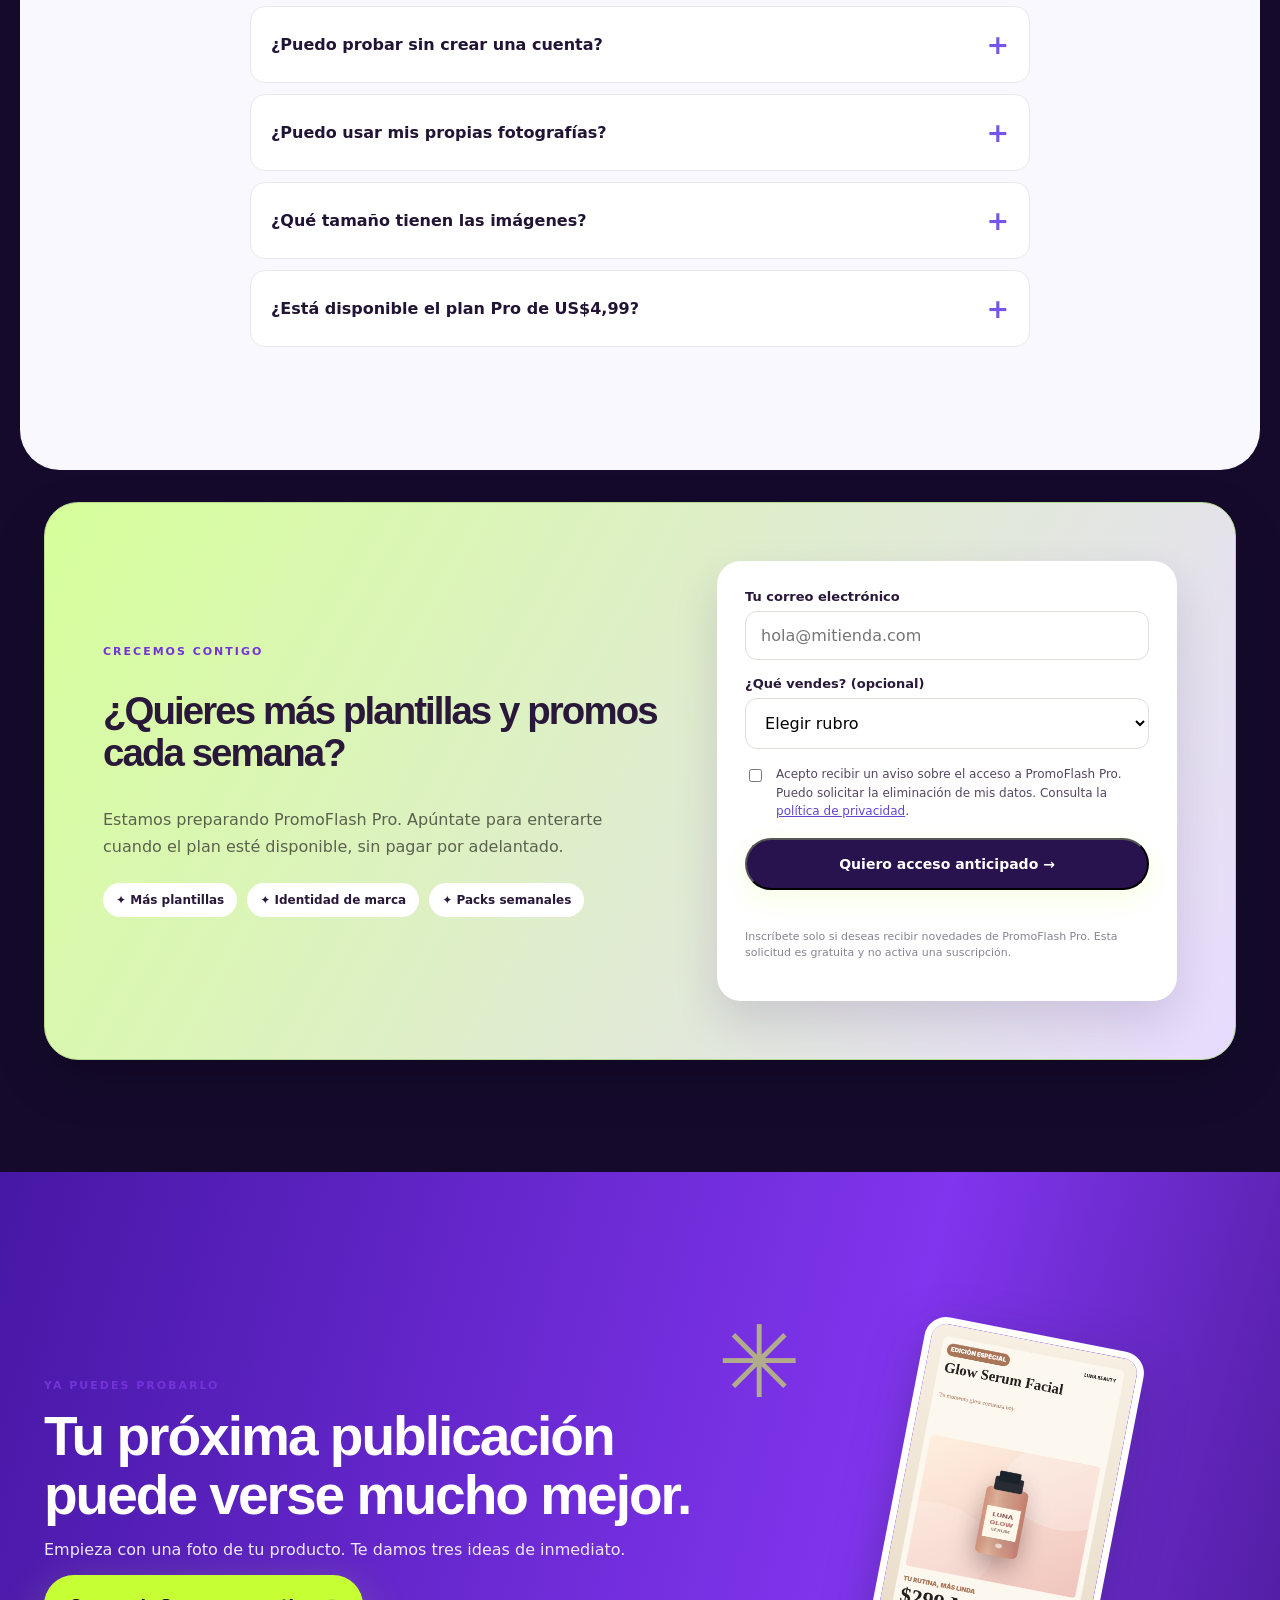
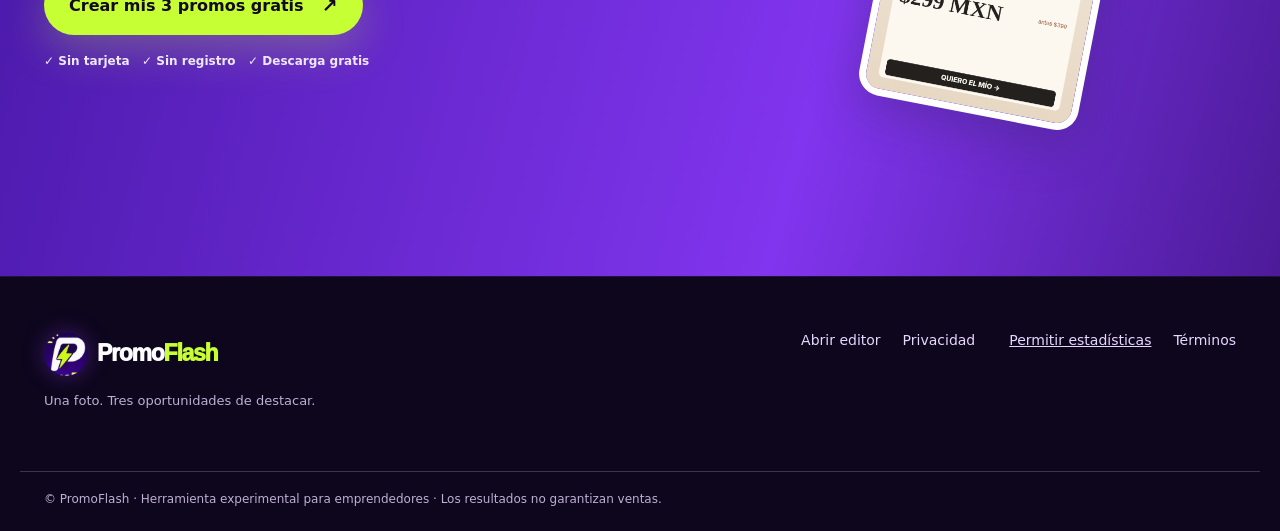
==== commit 25ff532f: "Use cropped approved PromoFlash logo across navigation" ====
--- a/index.html
+++ b/index.html
@@ -22,7 +22,7 @@
 </head>
 <body class="pf-brand pf-landing">
 <div class="announcement"><span class="pulse"></span> ¡Nuevo! 9 estilos pensados para negocios reales <a href="editor.html" data-event="banner_demo">Pruébalos gratis <span aria-hidden="true">↗</span></a></div>
-<header class="topbar"><nav class="container nav" aria-label="Navegación principal"><a href="./" class="logo" aria-label="PromoFlash inicio"><img class="brand-symbol" src="brand-symbol.svg" alt="" width="44" height="44"><span class="brand-label"><span class="brand-promo">Promo</span><span class="brand-flash">Flash</span></span></a><div class="navlinks"><a href="#resultados">Ejemplos</a><a href="#como-funciona">Cómo funciona</a><a href="#precios">Precios</a></div><a class="btn btn-primary navcta" href="editor.html" data-event="nav_demo">Crear gratis <span>↗</span></a></nav></header>
+<header class="topbar"><nav class="container nav" aria-label="Navegación principal"><a href="./" class="logo" aria-label="PromoFlash inicio"><img class="brand-symbol" src="brand-mark.png" alt="" width="44" height="44"><span class="brand-label"><span class="brand-promo">Promo</span><span class="brand-flash">Flash</span></span></a><div class="navlinks"><a href="#resultados">Ejemplos</a><a href="#como-funciona">Cómo funciona</a><a href="#precios">Precios</a></div><a class="btn btn-primary navcta" href="editor.html" data-event="nav_demo">Crear gratis <span>↗</span></a></nav></header>
 <main>
 <section class="hero container">
 <div class="hero-copy"><div class="eyebrow"><span class="dot"></span> PARA QUIENES VENDEN POR INSTAGRAM</div><h1>Tu producto<br>merece verse <span class="brush">increíble.</span></h1><p class="hero-lede">Sube una foto, escribe el precio y obtén <b>3 promociones listas para publicar</b>. Sin saber diseñar. Sin abrir mil plantillas.</p>
@@ -42,7 +42,7 @@
 <section class="lead-section section container" id="acceso"><div class="lead-shell"><div class="lead-copy"><div class="kicker">CRECEMOS CONTIGO</div><h2>¿Quieres más plantillas y promos cada semana?</h2><p>Estamos preparando PromoFlash Pro. Apúntate para enterarte cuando el plan esté disponible, sin pagar por adelantado.</p><div class="lead-benefits"><span>✦ Más plantillas</span><span>✦ Identidad de marca</span><span>✦ Packs semanales</span></div></div><form id="leadForm" class="lead-form" novalidate><div class="field"><label for="email">Tu correo electrónico</label><input id="email" type="email" name="email" required autocomplete="email" maxlength="254" placeholder="hola@mitienda.com"></div><div class="field"><label for="business">¿Qué vendes? (opcional)</label><select id="business" name="business"><option value="">Elegir rubro</option><option value="Belleza">Belleza</option><option value="Moda">Moda</option><option value="Joyería">Joyería</option><option value="Comida">Comida</option><option value="Hogar">Hogar</option><option value="Otro">Otro</option></select></div><div class="trap" aria-hidden="true"><label for="website">No completar</label><input id="website" type="text" name="website" autocomplete="off" tabindex="-1"></div><label class="consent"><input id="privacyConsent" type="checkbox" required> <span>Acepto recibir un aviso sobre el acceso a PromoFlash Pro. Puedo solicitar la eliminación de mis datos. Consulta la <a href="privacidad.html">política de privacidad</a>.</span></label><button id="leadButton" class="btn btn-primary" type="submit">Quiero acceso anticipado →</button><p id="leadStatus" class="lead-status" role="status" aria-live="polite"></p><p class="lead-note">Inscríbete solo si deseas recibir novedades de PromoFlash Pro. Esta solicitud es gratuita y no activa una suscripción.</p></form></div></section>
 <section id="probar" class="final-cta section"><div class="container final-inner"><div class="final-spark">✳</div><div><div class="kicker white">YA PUEDES PROBARLO</div><h2>Tu próxima publicación<br>puede verse mucho mejor.</h2><p>Empieza con una foto de tu producto. Te damos tres ideas de inmediato.</p><a class="btn btn-lime btn-xl" href="editor.html" data-event="final_demo">Crear mis 3 promos gratis <span>↗</span></a><div class="final-note">✓ Sin tarjeta &nbsp; ✓ Sin registro &nbsp; ✓ Descarga gratis</div></div><div class="final-art"><img data-demo="2" alt="Ejemplo de promoción hecha con PromoFlash"></div></div></section>
 </main>
-<footer class="footer"><div class="container footer-inner"><div><a href="./" class="logo" aria-label="PromoFlash inicio"><img class="brand-symbol" src="brand-symbol.svg" alt="" width="44" height="44"><span class="brand-label"><span class="brand-promo">Promo</span><span class="brand-flash">Flash</span></span></a><p>Una foto. Tres oportunidades de destacar.</p></div><div><a href="editor.html">Abrir editor</a><a href="privacidad.html">Privacidad</a><a href="terminos.html">Términos</a></div></div><div class="container foot-end">© PromoFlash · Herramienta experimental para emprendedores · Los resultados no garantizan ventas.</div></footer>
+<footer class="footer"><div class="container footer-inner"><div><a href="./" class="logo" aria-label="PromoFlash inicio"><img class="brand-symbol" src="brand-mark.png" alt="" width="44" height="44"><span class="brand-label"><span class="brand-promo">Promo</span><span class="brand-flash">Flash</span></span></a><p>Una foto. Tres oportunidades de destacar.</p></div><div><a href="editor.html">Abrir editor</a><a href="privacidad.html">Privacidad</a><a href="terminos.html">Términos</a></div></div><div class="container foot-end">© PromoFlash · Herramienta experimental para emprendedores · Los resultados no garantizan ventas.</div></footer>
 <script src="config.js"></script><script>window.PROMOFLASH_DEMOS=["[data-uri]","[data-uri]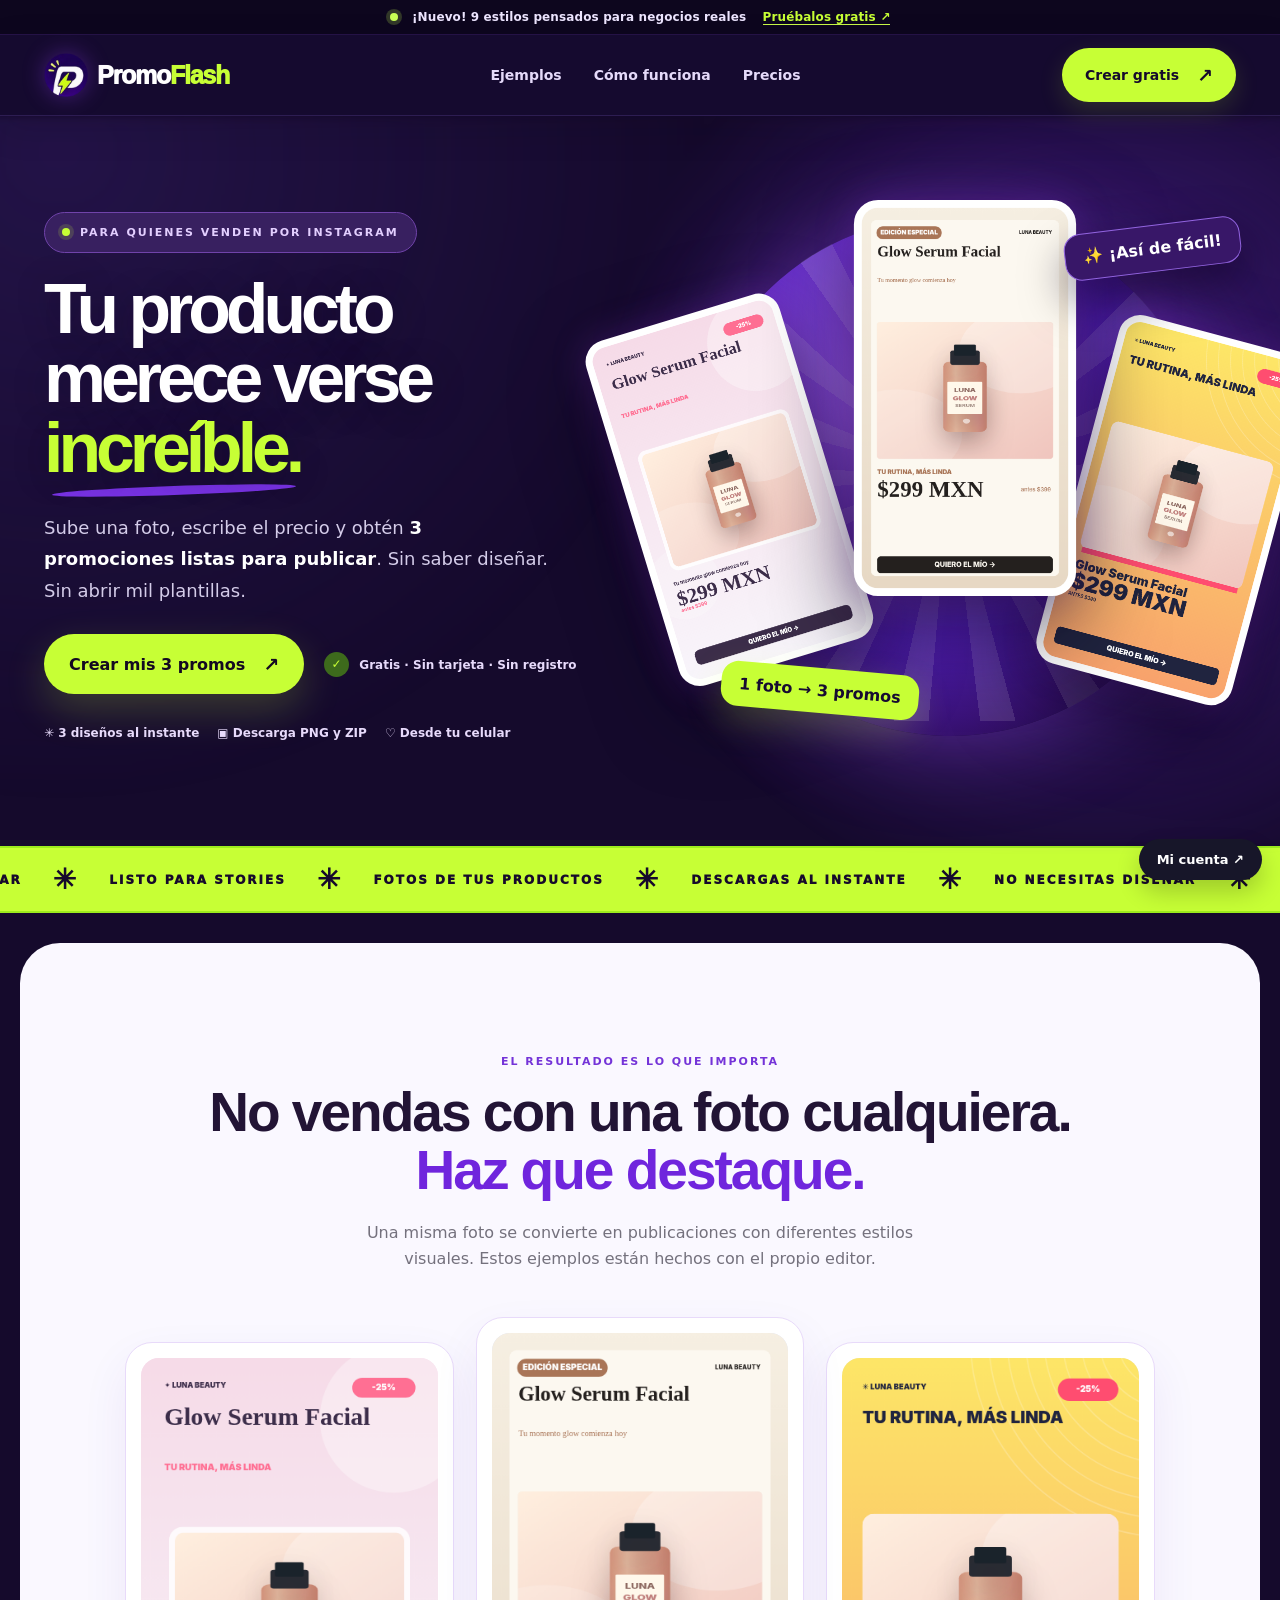
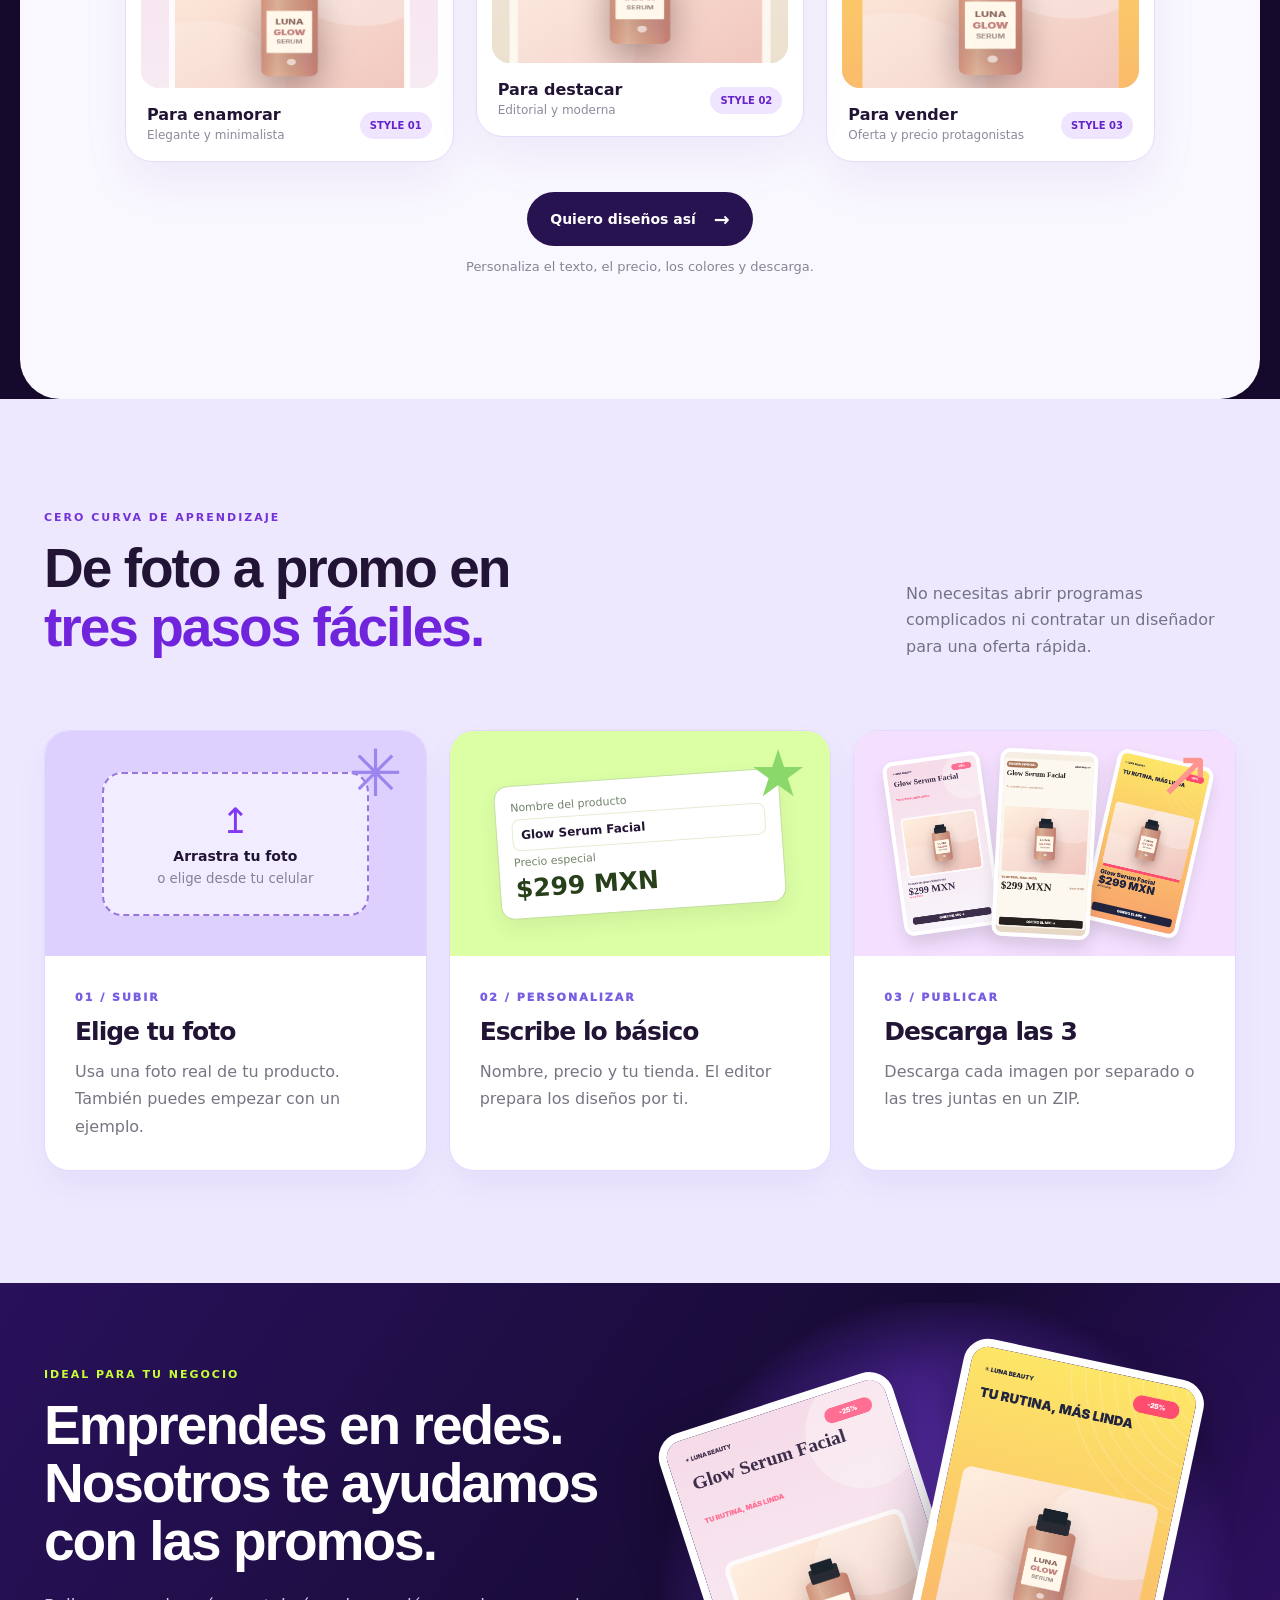
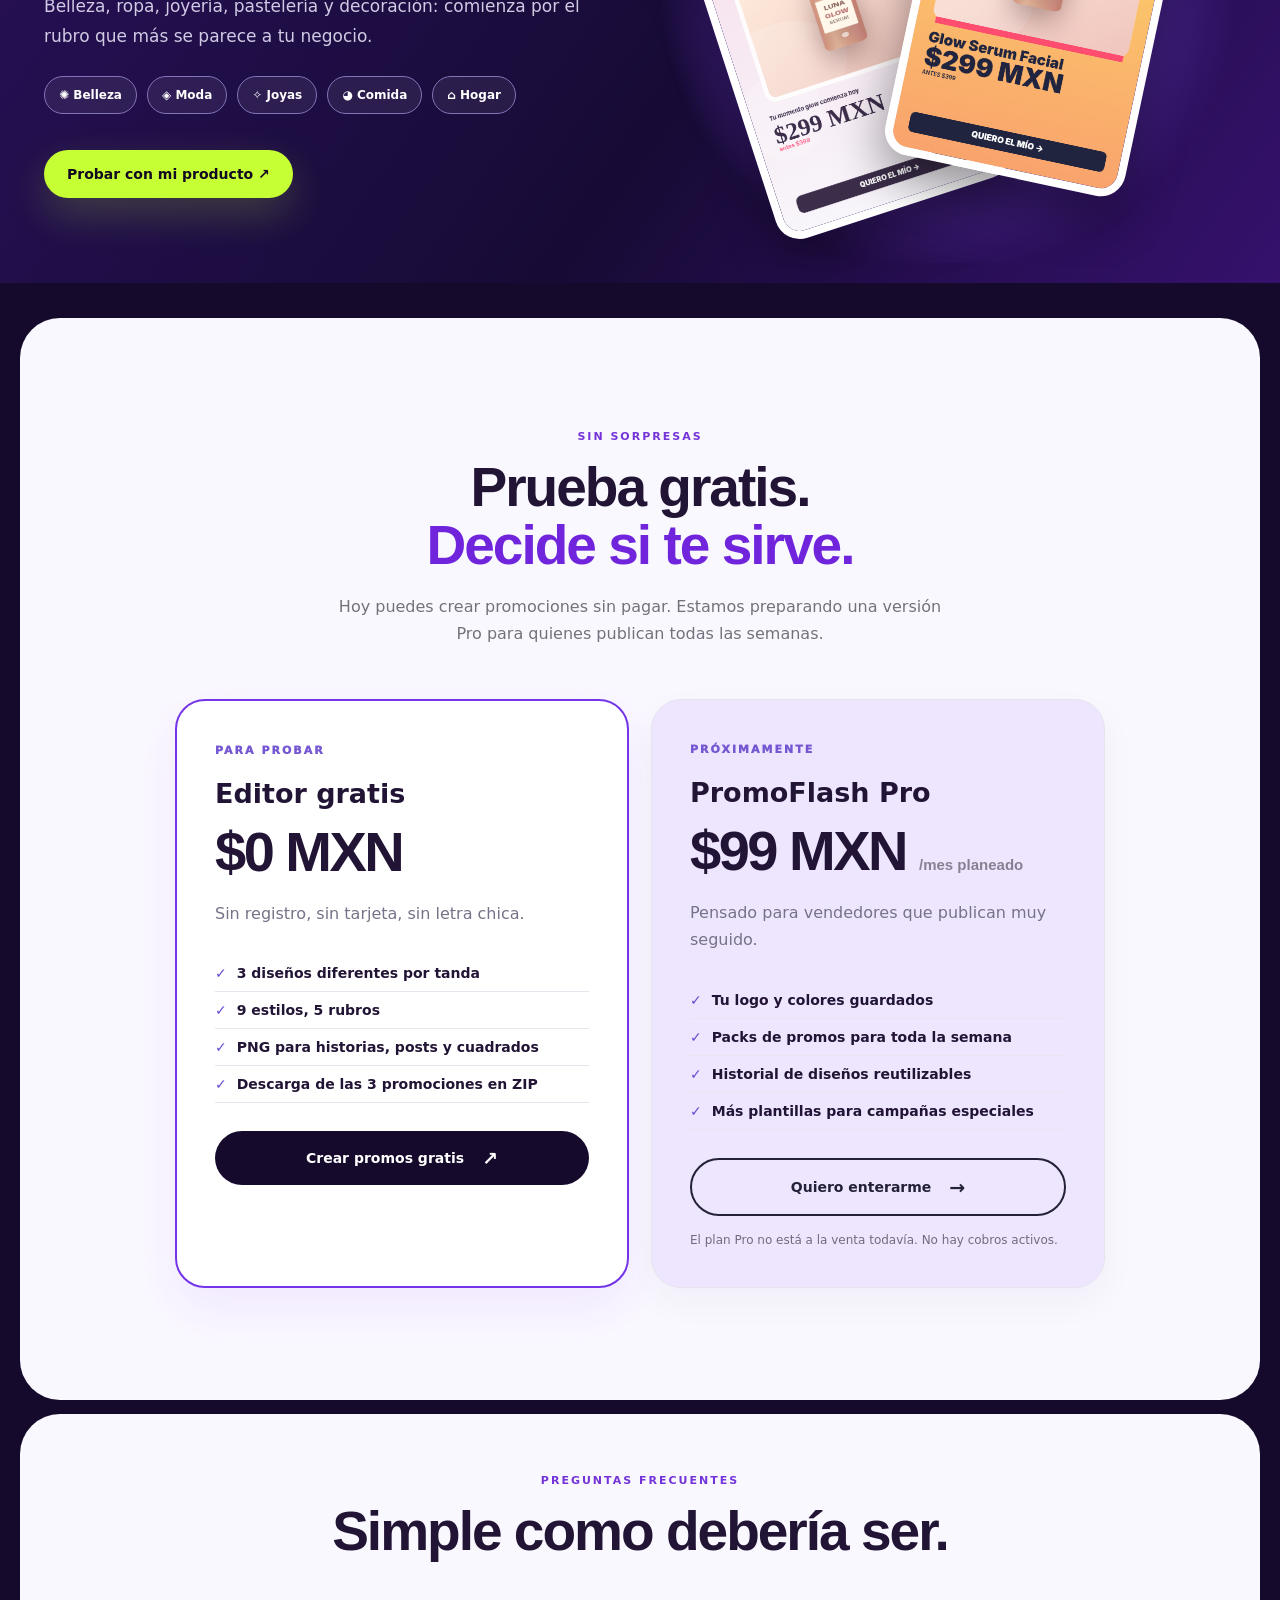
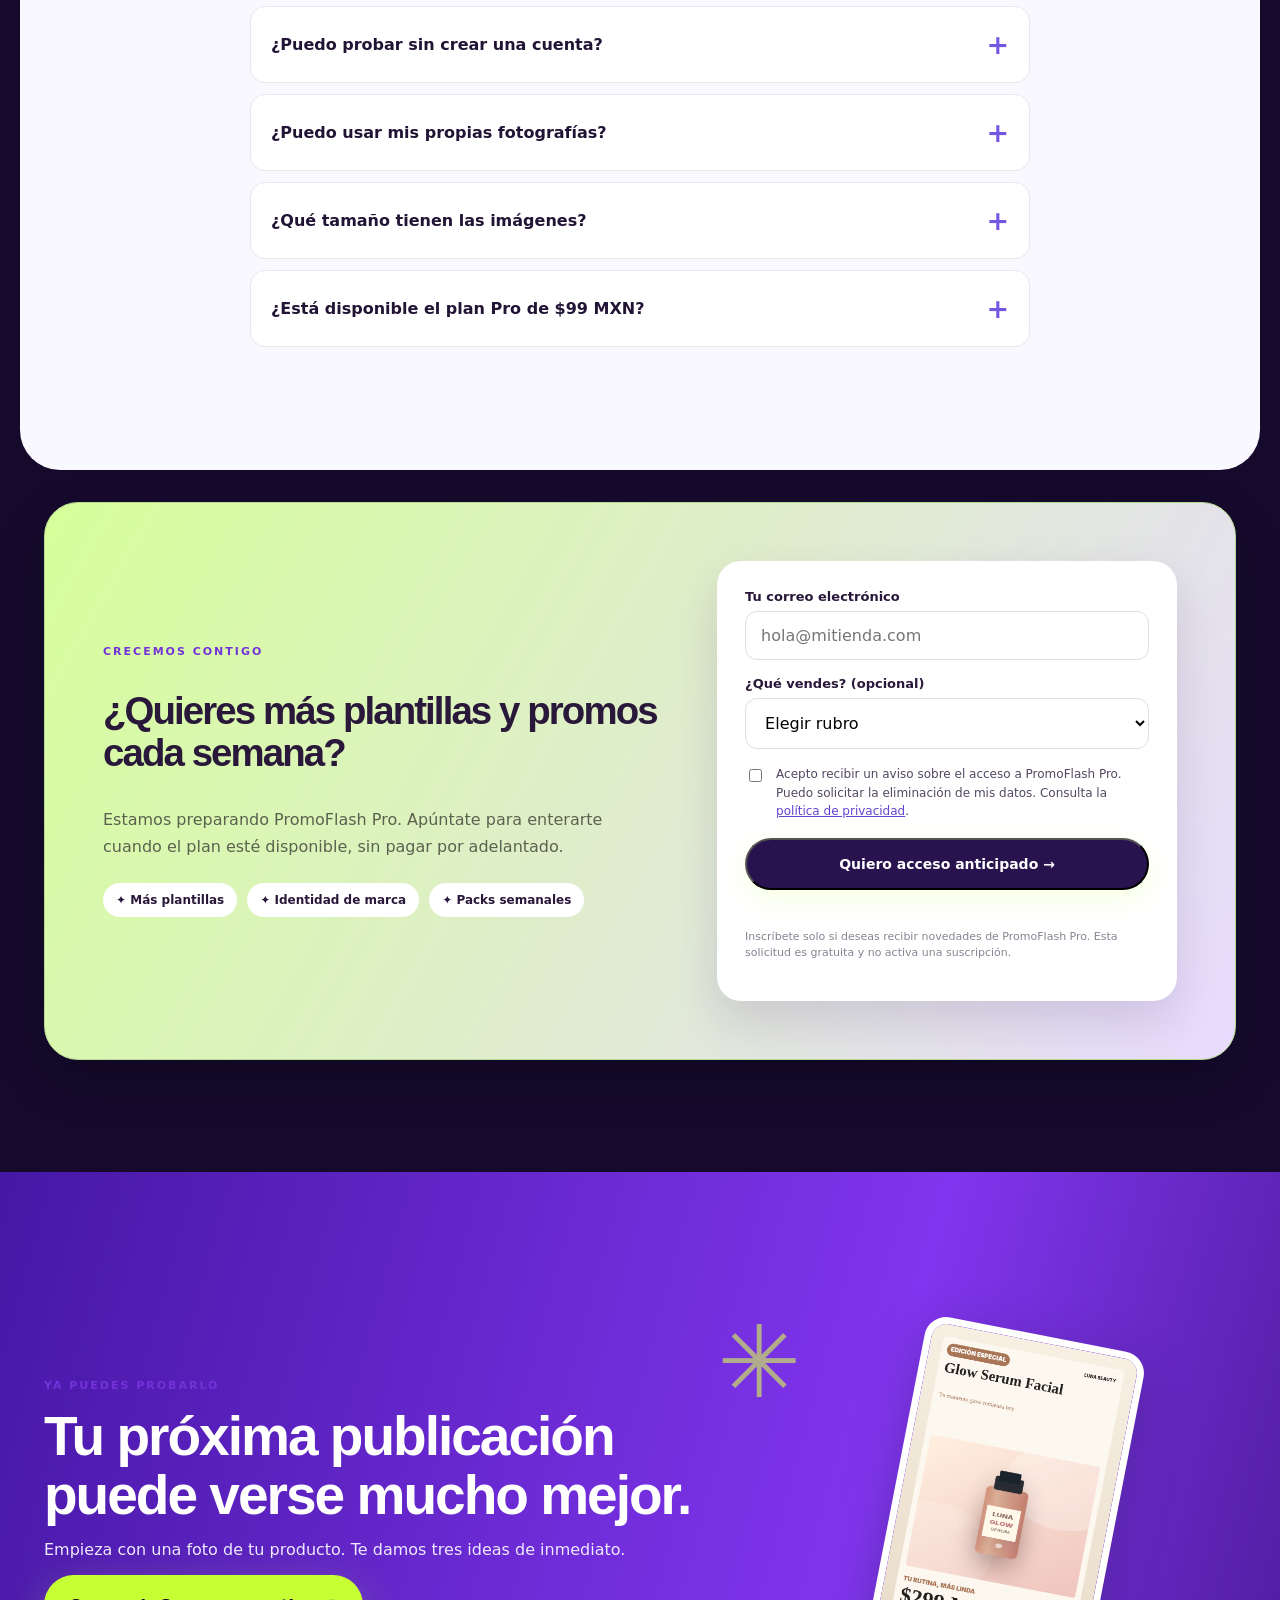
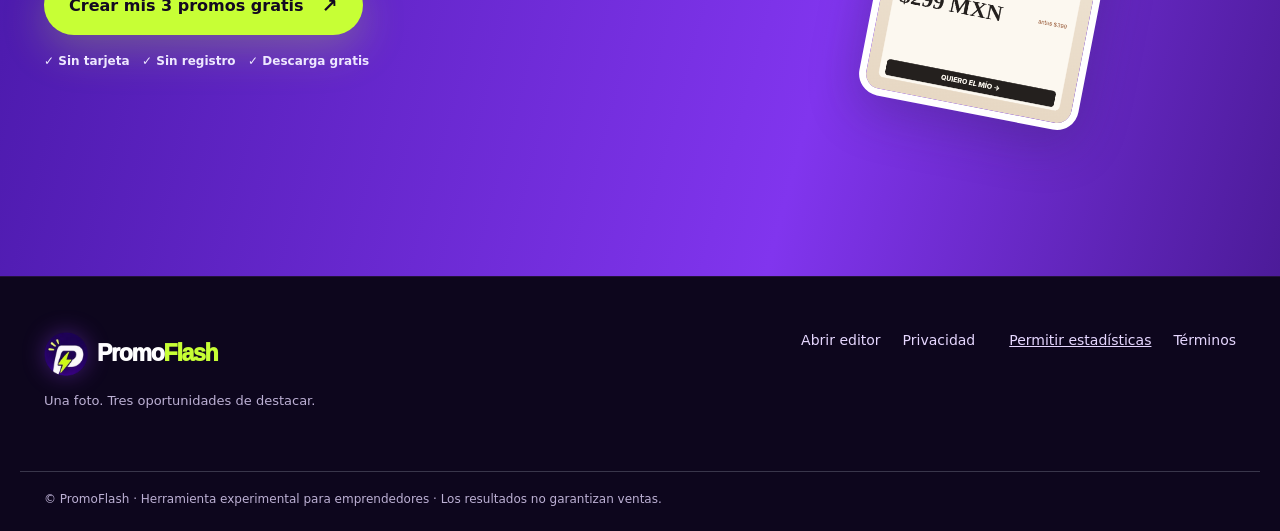
==== commit 7c1a0851: "Alinea el precio público de PromoFlash con el plan aprobado para México" ====
--- a/index.html
+++ b/index.html
@@ -37,8 +37,8 @@
 <div class="center under-samples"><a class="btn btn-dark" href="editor.html" data-event="samples_demo">Quiero diseños así <span>→</span></a><p>Personaliza el texto, el precio, los colores y descarga.</p></div></section>
 <section class="how section" id="como-funciona"><div class="container"><div class="how-head"><div><div class="kicker">CERO CURVA DE APRENDIZAJE</div><h2>De foto a promo en<br><em>tres pasos fáciles.</em></h2></div><p>No necesitas abrir programas complicados ni contratar un diseñador para una oferta rápida.</p></div><div class="steps"><article class="step"><div class="step-visual step-one"><div class="fake-upload"><span>↥</span><b>Arrastra tu foto</b><small>o elige desde tu celular</small></div><span class="stepdecor">✳</span></div><div class="step-body"><span class="number">01 / SUBIR</span><h3>Elige tu foto</h3><p>Usa una foto real de tu producto. También puedes empezar con un ejemplo.</p></div></article><article class="step"><div class="step-visual step-two"><div class="fake-form"><small>Nombre del producto</small><b>Glow Serum Facial</b><small>Precio especial</small><strong>$299 MXN</strong></div><span class="stepdecor">★</span></div><div class="step-body"><span class="number">02 / PERSONALIZAR</span><h3>Escribe lo básico</h3><p>Nombre, precio y tu tienda. El editor prepara los diseños por ti.</p></div></article><article class="step"><div class="step-visual step-three"><div class="mini-gallery"><img data-demo="1" alt="Diseño uno" loading="lazy"><img data-demo="2" alt="Diseño dos" loading="lazy"><img data-demo="3" alt="Diseño tres" loading="lazy"></div><span class="stepdecor">↗</span></div><div class="step-body"><span class="number">03 / PUBLICAR</span><h3>Descarga las 3</h3><p>Descarga cada imagen por separado o las tres juntas en un ZIP.</p></div></article></div></div></section>
 <section class="purple-band"><div class="container band-content"><div><div class="kicker white">IDEAL PARA TU NEGOCIO</div><h2>Emprendes en redes.<br>Nosotros te ayudamos con las promos.</h2><p>Belleza, ropa, joyería, pastelería y decoración: comienza por el rubro que más se parece a tu negocio.</p><div class="categories"><span>✺ Belleza</span><span>◈ Moda</span><span>✧ Joyas</span><span>◕ Comida</span><span>⌂ Hogar</span></div><a class="btn btn-lime" href="editor.html" data-event="categories_demo">Probar con mi producto ↗</a></div><div class="band-art"><div class="band-card band-back"><img data-demo="1" alt="Promoción generada con PromoFlash"></div><div class="band-card band-front"><img data-demo="3" alt="Promoción generada con PromoFlash"></div></div></div></section>
-<section class="section pricing container" id="precios"><div class="section-head center"><div class="kicker">SIN SORPRESAS</div><h2>Prueba gratis.<br><em>Decide si te sirve.</em></h2><p>Hoy puedes crear promociones sin pagar. Estamos preparando una versión Pro para quienes publican todas las semanas.</p></div><div class="price-grid"><article class="price-card current"><span class="plan-name">PARA PROBAR</span><h3>Editor gratis</h3><div class="price-value">US$0</div><p>Sin registro, sin tarjeta, sin letra chica.</p><ul><li>3 diseños diferentes por tanda</li><li>9 estilos, 5 rubros</li><li>PNG para historias, posts y cuadrados</li><li>Descarga de las 3 promociones en ZIP</li></ul><a class="btn btn-dark" href="editor.html" data-event="pricing_demo">Crear promos gratis <span>↗</span></a></article><article class="price-card coming"><span class="plan-name">PRÓXIMAMENTE</span><h3>PromoFlash Pro</h3><div class="price-value">US$4,99 <small>/mes propuesto</small></div><p>Pensado para vendedores que publican muy seguido.</p><ul><li>Tu logo y colores guardados</li><li>Packs de promos para toda la semana</li><li>Historial de diseños reutilizables</li><li>Más plantillas para campañas especiales</li></ul><a class="btn btn-outline" href="#acceso" data-event="pricing_waitlist">Quiero enterarme <span>→</span></a><div class="disclaimer">El plan Pro no está a la venta todavía. No hay cobros activos.</div></article></div></section>
-<section class="faq section container"><div class="section-head center"><div class="kicker">PREGUNTAS FRECUENTES</div><h2>Simple como debería ser.</h2></div><div class="faq-list"><details><summary>¿Puedo probar sin crear una cuenta?<span>+</span></summary><p>Sí. El editor gratuito funciona directamente en tu navegador y no requiere registrarte.</p></details><details><summary>¿Puedo usar mis propias fotografías?<span>+</span></summary><p>Sí. Sube una foto JPG, PNG o WebP. Se procesa en tu dispositivo; no se envía a nuestros servidores para crear el diseño.</p></details><details><summary>¿Qué tamaño tienen las imágenes?<span>+</span></summary><p>Historia de 1080×1920, publicación vertical de 1080×1350 y cuadrado de 1080×1080 píxeles.</p></details><details><summary>¿Está disponible el plan Pro de US$4,99?<span>+</span></summary><p>Todavía no. Estamos validando el producto gratuito y aceptaremos interesados cuando se habilite el registro seguro.</p></details></div></section>
+<section class="section pricing container" id="precios"><div class="section-head center"><div class="kicker">SIN SORPRESAS</div><h2>Prueba gratis.<br><em>Decide si te sirve.</em></h2><p>Hoy puedes crear promociones sin pagar. Estamos preparando una versión Pro para quienes publican todas las semanas.</p></div><div class="price-grid"><article class="price-card current"><span class="plan-name">PARA PROBAR</span><h3>Editor gratis</h3><div class="price-value">$0 MXN</div><p>Sin registro, sin tarjeta, sin letra chica.</p><ul><li>3 diseños diferentes por tanda</li><li>9 estilos, 5 rubros</li><li>PNG para historias, posts y cuadrados</li><li>Descarga de las 3 promociones en ZIP</li></ul><a class="btn btn-dark" href="editor.html" data-event="pricing_demo">Crear promos gratis <span>↗</span></a></article><article class="price-card coming"><span class="plan-name">PRÓXIMAMENTE</span><h3>PromoFlash Pro</h3><div class="price-value">$99 MXN <small>/mes planeado</small></div><p>Pensado para vendedores que publican muy seguido.</p><ul><li>Tu logo y colores guardados</li><li>Packs de promos para toda la semana</li><li>Historial de diseños reutilizables</li><li>Más plantillas para campañas especiales</li></ul><a class="btn btn-outline" href="#acceso" data-event="pricing_waitlist">Quiero enterarme <span>→</span></a><div class="disclaimer">El plan Pro no está a la venta todavía. No hay cobros activos.</div></article></div></section>
+<section class="faq section container"><div class="section-head center"><div class="kicker">PREGUNTAS FRECUENTES</div><h2>Simple como debería ser.</h2></div><div class="faq-list"><details><summary>¿Puedo probar sin crear una cuenta?<span>+</span></summary><p>Sí. El editor gratuito funciona directamente en tu navegador y no requiere registrarte.</p></details><details><summary>¿Puedo usar mis propias fotografías?<span>+</span></summary><p>Sí. Sube una foto JPG, PNG o WebP. Se procesa en tu dispositivo; no se envía a nuestros servidores para crear el diseño.</p></details><details><summary>¿Qué tamaño tienen las imágenes?<span>+</span></summary><p>Historia de 1080×1920, publicación vertical de 1080×1350 y cuadrado de 1080×1080 píxeles.</p></details><details><summary>¿Está disponible el plan Pro de $99 MXN?<span>+</span></summary><p>Todavía no. Estamos validando el producto gratuito y aceptaremos interesados cuando se habilite el registro seguro.</p></details></div></section>
 <section class="lead-section section container" id="acceso"><div class="lead-shell"><div class="lead-copy"><div class="kicker">CRECEMOS CONTIGO</div><h2>¿Quieres más plantillas y promos cada semana?</h2><p>Estamos preparando PromoFlash Pro. Apúntate para enterarte cuando el plan esté disponible, sin pagar por adelantado.</p><div class="lead-benefits"><span>✦ Más plantillas</span><span>✦ Identidad de marca</span><span>✦ Packs semanales</span></div></div><form id="leadForm" class="lead-form" novalidate><div class="field"><label for="email">Tu correo electrónico</label><input id="email" type="email" name="email" required autocomplete="email" maxlength="254" placeholder="hola@mitienda.com"></div><div class="field"><label for="business">¿Qué vendes? (opcional)</label><select id="business" name="business"><option value="">Elegir rubro</option><option value="Belleza">Belleza</option><option value="Moda">Moda</option><option value="Joyería">Joyería</option><option value="Comida">Comida</option><option value="Hogar">Hogar</option><option value="Otro">Otro</option></select></div><div class="trap" aria-hidden="true"><label for="website">No completar</label><input id="website" type="text" name="website" autocomplete="off" tabindex="-1"></div><label class="consent"><input id="privacyConsent" type="checkbox" required> <span>Acepto recibir un aviso sobre el acceso a PromoFlash Pro. Puedo solicitar la eliminación de mis datos. Consulta la <a href="privacidad.html">política de privacidad</a>.</span></label><button id="leadButton" class="btn btn-primary" type="submit">Quiero acceso anticipado →</button><p id="leadStatus" class="lead-status" role="status" aria-live="polite"></p><p class="lead-note">Inscríbete solo si deseas recibir novedades de PromoFlash Pro. Esta solicitud es gratuita y no activa una suscripción.</p></form></div></section>
 <section id="probar" class="final-cta section"><div class="container final-inner"><div class="final-spark">✳</div><div><div class="kicker white">YA PUEDES PROBARLO</div><h2>Tu próxima publicación<br>puede verse mucho mejor.</h2><p>Empieza con una foto de tu producto. Te damos tres ideas de inmediato.</p><a class="btn btn-lime btn-xl" href="editor.html" data-event="final_demo">Crear mis 3 promos gratis <span>↗</span></a><div class="final-note">✓ Sin tarjeta &nbsp; ✓ Sin registro &nbsp; ✓ Descarga gratis</div></div><div class="final-art"><img data-demo="2" alt="Ejemplo de promoción hecha con PromoFlash"></div></div></section>
 </main>
